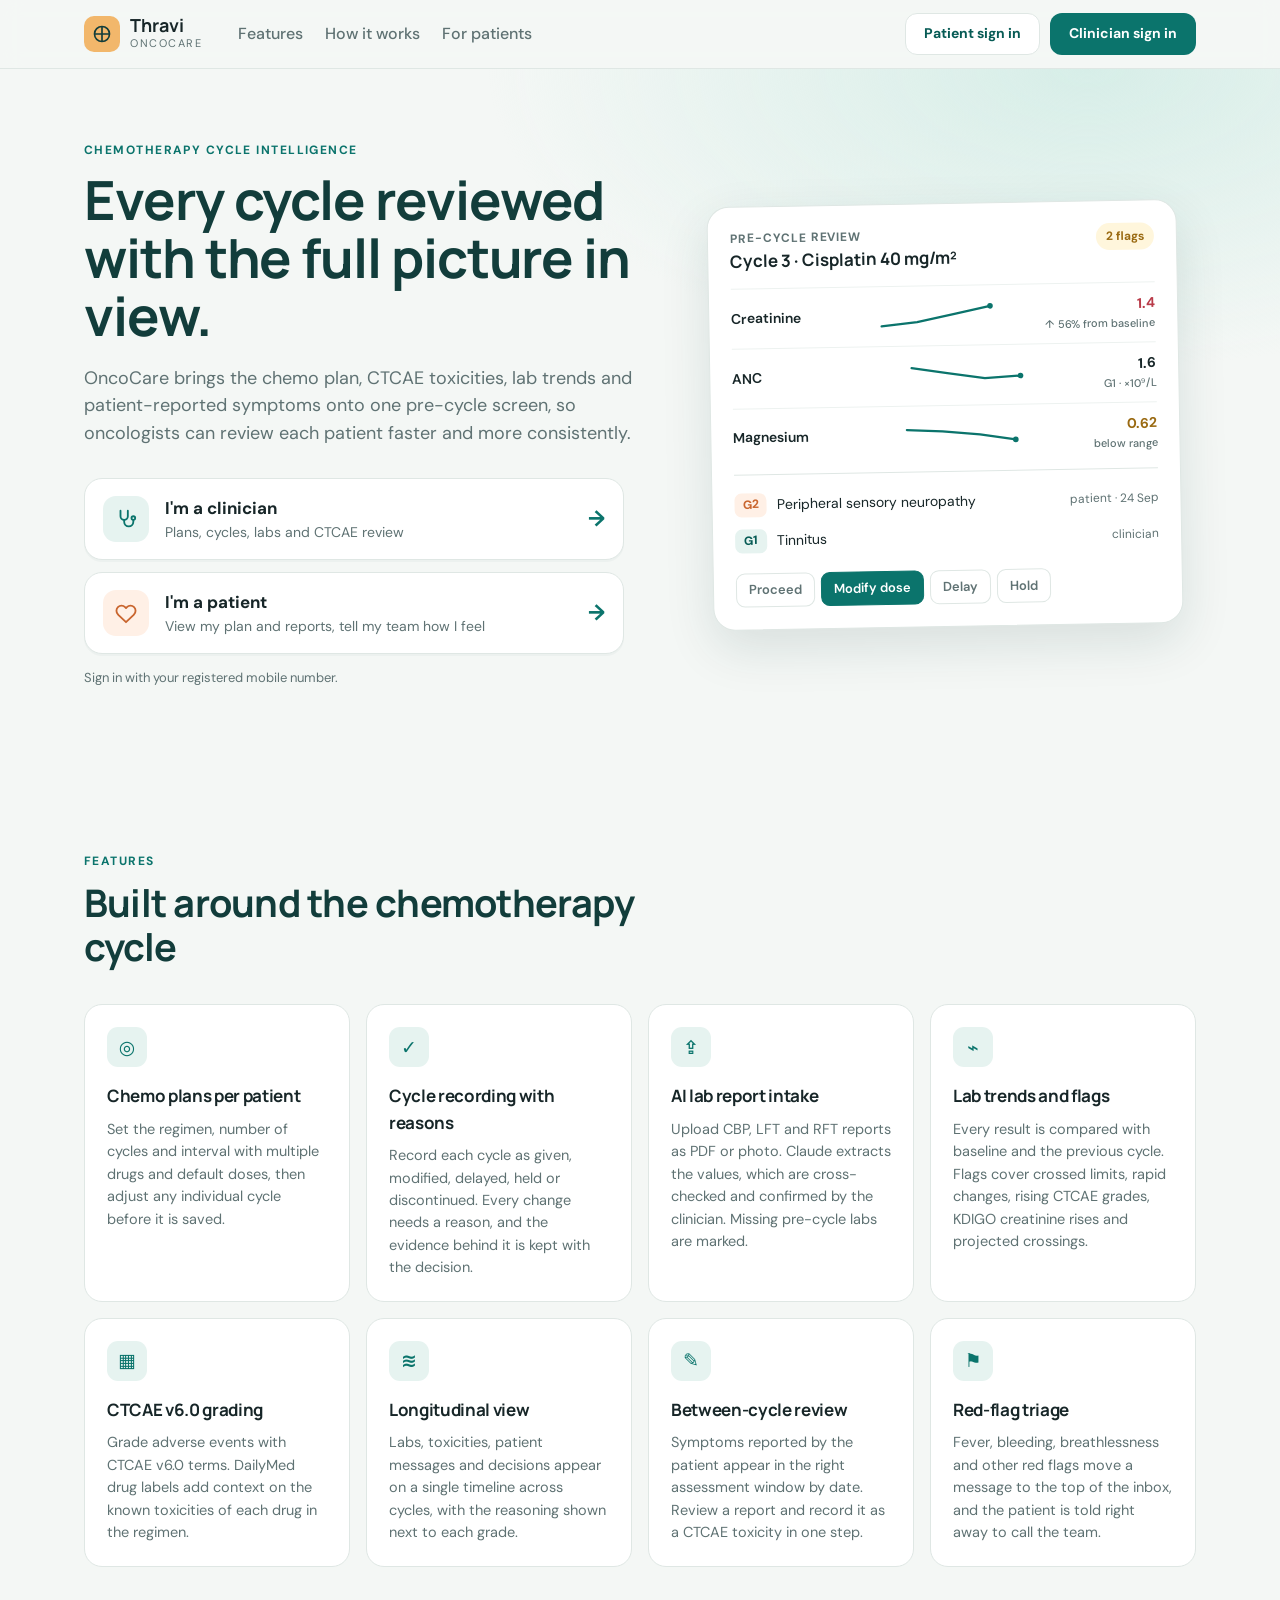
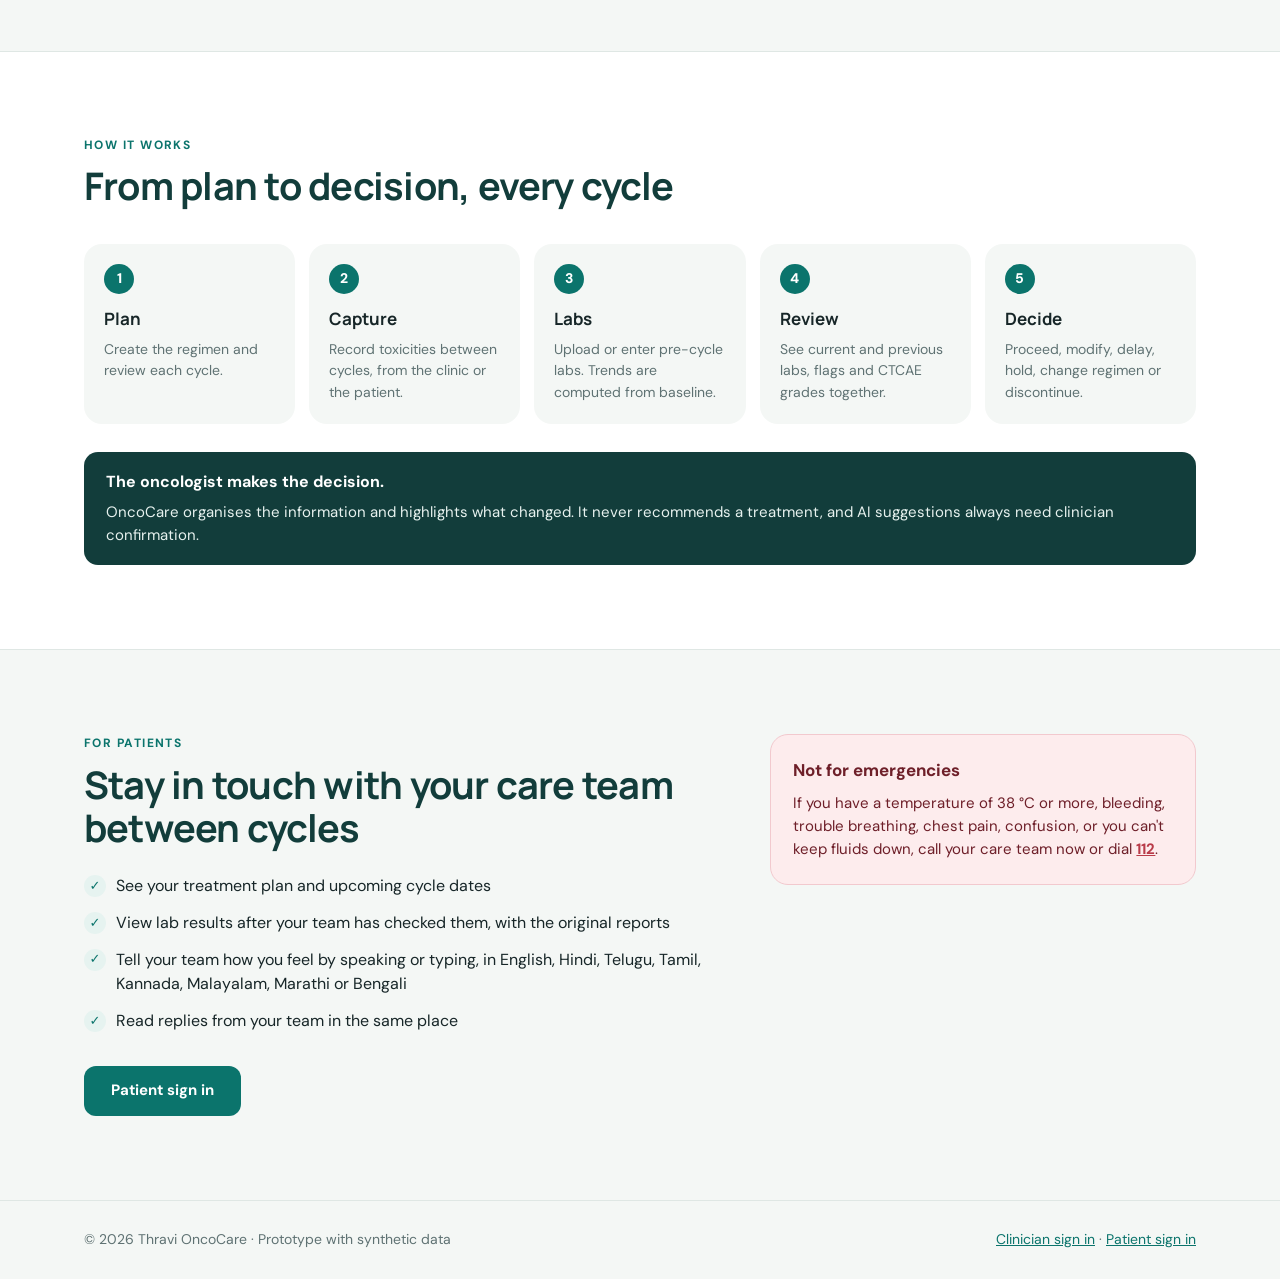
==== home.html @ 53c2953c "Initial commit: Thravi OncoCare chemotherapy cycle intelligence prototype Doctor-side prototype that" ====
<!doctype html>
<html lang="en">
  <head>
    <meta charset="UTF-8" />
    <meta name="viewport" content="width=device-width, initial-scale=1.0" />
    <meta name="description" content="Thravi OncoCare: chemotherapy cycle intelligence for oncologists and their patients." />
    <meta name="theme-color" content="#123d3b" />
    <title>Thravi OncoCare</title>
    <link rel="preconnect" href="https://fonts.googleapis.com" />
    <link rel="preconnect" href="https://fonts.gstatic.com" crossorigin />
    <link href="https://fonts.googleapis.com/css2?family=DM+Sans:wght@400;500;600;700&family=Manrope:wght@600;700;800&display=swap" rel="stylesheet" />
    <link rel="stylesheet" href="/home.css" />
  </head>
  <body>
    <header class="nav">
      <div class="wrap nav-inner">
        <a class="brand" href="/" aria-label="Thravi OncoCare home">
          <span class="brand-mark" aria-hidden="true"><svg viewBox="0 0 24 24"><path d="M12 3v18M3 12h18" /><circle cx="12" cy="12" r="9" /></svg></span>
          <span><strong>Thravi</strong><small>OncoCare</small></span>
        </a>
        <nav class="nav-links" aria-label="Page sections">
          <a href="#features">Features</a>
          <a href="#workflow">How it works</a>
          <a href="#patients">For patients</a>
        </nav>
        <div class="nav-actions">
          <a class="btn ghost" href="/portal" data-role="patient">Patient sign in</a>
          <a class="btn solid" href="/clinician" data-role="clinician">Clinician sign in</a>
        </div>
      </div>
    </header>

    <main>
      <section class="hero">
        <div class="wrap hero-grid">
          <div class="hero-copy">
            <p class="eyebrow">Chemotherapy cycle intelligence</p>
            <h1>Every cycle reviewed with the full picture in view.</h1>
            <p class="lede">OncoCare brings the chemo plan, CTCAE toxicities, lab trends and patient-reported symptoms onto one pre-cycle screen, so oncologists can review each patient faster and more consistently.</p>

            <div class="role-cards" id="signin">
              <a class="role-card clinician" href="/clinician">
                <span class="role-icon" aria-hidden="true"><svg viewBox="0 0 24 24"><path d="M6 3v6a4 4 0 0 0 8 0V3" /><path d="M10 13v2a5 5 0 0 0 10 0v-2" /><circle cx="20" cy="11" r="2" /></svg></span>
                <span class="role-text"><strong>I'm a clinician</strong><small id="clinicianHint">Plans, cycles, labs and CTCAE review</small></span>
                <span class="arrow" aria-hidden="true">→</span>
              </a>
              <a class="role-card patient" href="/portal">
                <span class="role-icon" aria-hidden="true"><svg viewBox="0 0 24 24"><path d="M20.8 5.6a5.5 5.5 0 0 0-7.8 0L12 6.7l-1-1.1a5.5 5.5 0 0 0-7.8 7.8l1 1.1L12 22l7.8-7.5 1-1.1a5.5 5.5 0 0 0 0-7.8z" /></svg></span>
                <span class="role-text"><strong>I'm a patient</strong><small id="patientHint">View my plan and reports, tell my team how I feel</small></span>
                <span class="arrow" aria-hidden="true">→</span>
              </a>
            </div>
            <p class="fine">Sign in with your registered mobile number.</p>
          </div>

          <div class="hero-visual" aria-hidden="true">
            <div class="mock">
              <div class="mock-head">
                <div><span class="mock-label">Pre-cycle review</span><strong>Cycle 3 · Cisplatin 40 mg/m²</strong></div>
                <span class="pill amber">2 flags</span>
              </div>
              <div class="mock-row">
                <span>Creatinine</span>
                <svg class="spark" viewBox="0 0 120 32"><polyline points="2,26 40,22 80,14 118,6" /><circle cx="118" cy="6" r="3" /></svg>
                <span class="val up">1.4 <small>↑ 56% from baseline</small></span>
              </div>
              <div class="mock-row">
                <span>ANC</span>
                <svg class="spark" viewBox="0 0 120 32"><polyline points="2,8 40,14 80,20 118,18" /><circle cx="118" cy="18" r="3" /></svg>
                <span class="val">1.6 <small>G1 · ×10⁹/L</small></span>
              </div>
              <div class="mock-row">
                <span>Magnesium</span>
                <svg class="spark" viewBox="0 0 120 32"><polyline points="2,10 40,12 80,16 118,22" /><circle cx="118" cy="22" r="3" /></svg>
                <span class="val down">0.62 <small>below range</small></span>
              </div>
              <div class="mock-sep"></div>
              <div class="mock-tox">
                <span class="grade g2">G2</span><span>Peripheral sensory neuropathy</span><span class="src">patient · 24 Sep</span>
              </div>
              <div class="mock-tox">
                <span class="grade g1">G1</span><span>Tinnitus</span><span class="src">clinician</span>
              </div>
              <div class="mock-decisions">
                <span>Proceed</span><span class="active">Modify dose</span><span>Delay</span><span>Hold</span>
              </div>
            </div>
          </div>
        </div>
      </section>

      <section class="section" id="features">
        <div class="wrap">
          <p class="eyebrow">Features</p>
          <h2>Built around the chemotherapy cycle</h2>
          <div class="features">
            <article class="feature">
              <span class="f-icon" aria-hidden="true">◎</span>
              <h3>Chemo plans per patient</h3>
              <p>Set the regimen, number of cycles and interval with multiple drugs and default doses, then adjust any individual cycle before it is saved.</p>
            </article>
            <article class="feature">
              <span class="f-icon" aria-hidden="true">✓</span>
              <h3>Cycle recording with reasons</h3>
              <p>Record each cycle as given, modified, delayed, held or discontinued. Every change needs a reason, and the evidence behind it is kept with the decision.</p>
            </article>
            <article class="feature">
              <span class="f-icon" aria-hidden="true">⇪</span>
              <h3>AI lab report intake</h3>
              <p>Upload CBP, LFT and RFT reports as PDF or photo. Claude extracts the values, which are cross-checked and confirmed by the clinician. Missing pre-cycle labs are marked.</p>
            </article>
            <article class="feature">
              <span class="f-icon" aria-hidden="true">⌁</span>
              <h3>Lab trends and flags</h3>
              <p>Every result is compared with baseline and the previous cycle. Flags cover crossed limits, rapid changes, rising CTCAE grades, KDIGO creatinine rises and projected crossings.</p>
            </article>
            <article class="feature">
              <span class="f-icon" aria-hidden="true">▦</span>
              <h3>CTCAE v6.0 grading</h3>
              <p>Grade adverse events with CTCAE v6.0 terms. DailyMed drug labels add context on the known toxicities of each drug in the regimen.</p>
            </article>
            <article class="feature">
              <span class="f-icon" aria-hidden="true">≋</span>
              <h3>Longitudinal view</h3>
              <p>Labs, toxicities, patient messages and decisions appear on a single timeline across cycles, with the reasoning shown next to each grade.</p>
            </article>
            <article class="feature">
              <span class="f-icon" aria-hidden="true">✎</span>
              <h3>Between-cycle review</h3>
              <p>Symptoms reported by the patient appear in the right assessment window by date. Review a report and record it as a CTCAE toxicity in one step.</p>
            </article>
            <article class="feature">
              <span class="f-icon" aria-hidden="true">⚑</span>
              <h3>Red-flag triage</h3>
              <p>Fever, bleeding, breathlessness and other red flags move a message to the top of the inbox, and the patient is told right away to call the team.</p>
            </article>
          </div>
        </div>
      </section>

      <section class="section alt" id="workflow">
        <div class="wrap">
          <p class="eyebrow">How it works</p>
          <h2>From plan to decision, every cycle</h2>
          <ol class="steps">
            <li><span class="n">1</span><strong>Plan</strong><p>Create the regimen and review each cycle.</p></li>
            <li><span class="n">2</span><strong>Capture</strong><p>Record toxicities between cycles, from the clinic or the patient.</p></li>
            <li><span class="n">3</span><strong>Labs</strong><p>Upload or enter pre-cycle labs. Trends are computed from baseline.</p></li>
            <li><span class="n">4</span><strong>Review</strong><p>See current and previous labs, flags and CTCAE grades together.</p></li>
            <li><span class="n">5</span><strong>Decide</strong><p>Proceed, modify, delay, hold, change regimen or discontinue.</p></li>
          </ol>
          <div class="principle">
            <strong>The oncologist makes the decision.</strong>
            <span>OncoCare organises the information and highlights what changed. It never recommends a treatment, and AI suggestions always need clinician confirmation.</span>
          </div>
        </div>
      </section>

      <section class="section" id="patients">
        <div class="wrap split">
          <div>
            <p class="eyebrow">For patients</p>
            <h2>Stay in touch with your care team between cycles</h2>
            <ul class="checks">
              <li>See your treatment plan and upcoming cycle dates</li>
              <li>View lab results after your team has checked them, with the original reports</li>
              <li>Tell your team how you feel by speaking or typing, in English, Hindi, Telugu, Tamil, Kannada, Malayalam, Marathi or Bengali</li>
              <li>Read replies from your team in the same place</li>
            </ul>
            <a class="btn solid lg" href="/portal">Patient sign in</a>
          </div>
          <div class="emergency">
            <strong>Not for emergencies</strong>
            <p>If you have a temperature of 38 °C or more, bleeding, trouble breathing, chest pain, confusion, or you can't keep fluids down, call your care team now or dial <a href="tel:112">112</a>.</p>
          </div>
        </div>
      </section>
    </main>

    <footer class="foot">
      <div class="wrap foot-inner">
        <span>© 2026 Thravi OncoCare · Prototype with synthetic data</span>
        <span><a href="/clinician">Clinician sign in</a> · <a href="/portal">Patient sign in</a></span>
      </div>
    </footer>

    <script>
      // If someone is already signed in, say so on the role card.
      (async () => {
        const check = async (url) => { try { const r = await fetch(url, { credentials: "same-origin" }); return r.ok ? await r.json() : null; } catch { return null; } };
        const doc = await check("/api/auth/me");
        const name = doc && (doc.data?.name || doc.data?.clinician?.name);
        if (name) document.getElementById("clinicianHint").textContent = `Signed in as ${name} · continue`;
        const pat = await check("/api/portal/me");
        const first = pat && pat.data?.first_name;
        if (first) document.getElementById("patientHint").textContent = `Signed in as ${first} · continue`;
      })();
    </script>
  </body>
</html>
---- home.css ----
:root {
  --ink: #172628;
  --muted: #5f7273;
  --line: #dfe7e4;
  --paper: #ffffff;
  --canvas: #f4f7f5;
  --teal: #0b746c;
  --teal-dark: #075b55;
  --teal-deep: #123d3b;
  --teal-soft: #e6f3f0;
  --orange: #c9652e;
  --orange-soft: #fff0e6;
  --red: #b93b49;
  --red-soft: #fdeced;
  --amber: #9a6a12;
  --amber-soft: #fff6dc;
  --shadow: 0 18px 50px rgba(18, 61, 59, 0.12);
  --radius: 18px;
}

* { box-sizing: border-box; }
html { scroll-behavior: smooth; }
body { margin: 0; background: var(--canvas); color: var(--ink); font-family: "DM Sans", system-ui, sans-serif; font-size: 16px; line-height: 1.55; }
a { color: var(--teal); }
h1, h2, h3 { font-family: Manrope, "DM Sans", sans-serif; letter-spacing: -0.02em; margin: 0; }
.wrap { max-width: 1160px; margin: 0 auto; padding: 0 24px; }
.eyebrow { margin: 0 0 10px; color: var(--teal); font-size: 12px; font-weight: 700; letter-spacing: 0.12em; text-transform: uppercase; }

/* Nav */
.nav { position: sticky; top: 0; z-index: 10; background: rgba(244, 247, 245, 0.88); backdrop-filter: blur(10px); border-bottom: 1px solid var(--line); }
.nav-inner { display: flex; align-items: center; gap: 24px; min-height: 68px; }
.brand { display: flex; align-items: center; gap: 10px; color: var(--ink); text-decoration: none; }
.brand-mark { display: grid; place-items: center; width: 36px; height: 36px; border-radius: 10px; background: #f2b76b; }
.brand-mark svg { width: 20px; height: 20px; fill: none; stroke: var(--teal-deep); stroke-width: 2; }
.brand strong { display: block; font-family: Manrope, sans-serif; font-size: 18px; line-height: 1.1; }
.brand small { display: block; color: var(--muted); font-size: 11px; letter-spacing: 0.14em; text-transform: uppercase; }
.nav-links { display: flex; gap: 22px; margin-left: 12px; }
.nav-links a { color: var(--muted); font-weight: 500; text-decoration: none; }
.nav-links a:hover { color: var(--ink); }
.nav-actions { display: flex; gap: 10px; margin-left: auto; }

.btn { display: inline-flex; align-items: center; justify-content: center; min-height: 42px; padding: 0 18px; border-radius: 12px; font-weight: 700; font-size: 14px; text-decoration: none; border: 1px solid transparent; transition: background 0.15s, border-color 0.15s, transform 0.15s; white-space: nowrap; }
.btn.solid { background: var(--teal); color: #fff; }
.btn.solid:hover { background: var(--teal-dark); }
.btn.ghost { background: var(--paper); color: var(--teal-dark); border-color: var(--line); }
.btn.ghost:hover { border-color: var(--teal); }
.btn.lg { min-height: 50px; padding: 0 26px; font-size: 15px; margin-top: 8px; }
.btn:focus-visible, .role-card:focus-visible { outline: 3px solid #f2b76b; outline-offset: 2px; }

/* Hero */
.hero { padding: 72px 0 80px; background: radial-gradient(1000px 500px at 85% 0%, #d7eee8 0%, transparent 60%), var(--canvas); }
.hero-grid { display: grid; grid-template-columns: 1.05fr 0.95fr; gap: 56px; align-items: center; }
.hero h1 { font-size: clamp(34px, 4.6vw, 54px); line-height: 1.08; color: var(--teal-deep); }
.lede { margin: 20px 0 30px; max-width: 560px; color: var(--muted); font-size: 18px; }
.role-cards { display: grid; gap: 12px; max-width: 540px; }
.role-card { display: flex; align-items: center; gap: 16px; padding: 16px 18px; border-radius: var(--radius); background: var(--paper); border: 1px solid var(--line); color: var(--ink); text-decoration: none; box-shadow: 0 2px 0 rgba(18, 61, 59, 0.03); transition: border-color 0.15s, transform 0.15s, box-shadow 0.15s; }
.role-card:hover { border-color: var(--teal); transform: translateY(-1px); box-shadow: var(--shadow); }
.role-icon { flex: none; display: grid; place-items: center; width: 46px; height: 46px; border-radius: 13px; }
.role-icon svg { width: 22px; height: 22px; fill: none; stroke-width: 2; stroke-linecap: round; stroke-linejoin: round; }
.clinician .role-icon { background: var(--teal-soft); }
.clinician .role-icon svg { stroke: var(--teal); }
.patient .role-icon { background: var(--orange-soft); }
.patient .role-icon svg { stroke: var(--orange); }
.role-text { flex: 1; min-width: 0; }
.role-text strong { display: block; font-size: 17px; }
.role-text small { display: block; color: var(--muted); font-size: 14px; }
.arrow { color: var(--teal); font-size: 22px; font-weight: 700; }
.fine { margin: 14px 0 0; color: var(--muted); font-size: 13px; }

/* Mock review card */
.hero-visual { display: flex; justify-content: center; }
.mock { width: 100%; max-width: 470px; padding: 22px; border-radius: 22px; background: var(--paper); border: 1px solid var(--line); box-shadow: var(--shadow); transform: rotate(-1deg); }
.mock-head { display: flex; justify-content: space-between; align-items: flex-start; gap: 12px; margin-bottom: 14px; }
.mock-label { display: block; color: var(--muted); font-size: 12px; font-weight: 700; letter-spacing: 0.08em; text-transform: uppercase; }
.mock-head strong { font-family: Manrope, sans-serif; font-size: 17px; }
.pill { padding: 4px 10px; border-radius: 999px; font-size: 12px; font-weight: 700; }
.pill.amber { background: var(--amber-soft); color: var(--amber); }
.mock-row { display: grid; grid-template-columns: 96px 1fr auto; align-items: center; gap: 12px; padding: 10px 0; border-top: 1px solid #edf2f0; font-size: 14px; }
.mock-row > span:first-child { font-weight: 600; }
.spark { width: 100%; height: 30px; }
.spark polyline { fill: none; stroke: var(--teal); stroke-width: 2.4; stroke-linecap: round; stroke-linejoin: round; }
.spark circle { fill: var(--teal); }
.val { text-align: right; font-weight: 700; font-variant-numeric: tabular-nums; }
.val small { display: block; color: var(--muted); font-weight: 500; font-size: 11px; }
.val.up { color: var(--red); }
.val.down { color: var(--amber); }
.mock-sep { height: 1px; background: var(--line); margin: 6px 0 12px; }
.mock-tox { display: flex; align-items: center; gap: 10px; padding: 6px 0; font-size: 14px; }
.grade { display: grid; place-items: center; width: 32px; height: 24px; border-radius: 7px; font-size: 12px; font-weight: 800; }
.grade.g1 { background: var(--teal-soft); color: var(--teal-dark); }
.grade.g2 { background: var(--orange-soft); color: var(--orange); }
.src { margin-left: auto; color: var(--muted); font-size: 12px; }
.mock-decisions { display: flex; flex-wrap: wrap; gap: 6px; margin-top: 14px; }
.mock-decisions span { padding: 6px 12px; border-radius: 9px; border: 1px solid var(--line); font-size: 13px; font-weight: 600; color: var(--muted); }
.mock-decisions .active { background: var(--teal); border-color: var(--teal); color: #fff; }

/* Sections */
.section { padding: 84px 0; }
.section.alt { background: var(--paper); border-top: 1px solid var(--line); border-bottom: 1px solid var(--line); }
.section h2 { font-size: clamp(28px, 3.2vw, 38px); line-height: 1.15; color: var(--teal-deep); max-width: 640px; }

.features { display: grid; grid-template-columns: repeat(4, 1fr); gap: 16px; margin-top: 36px; }
.feature { padding: 22px; border-radius: var(--radius); background: var(--paper); border: 1px solid var(--line); }
.f-icon { display: grid; place-items: center; width: 40px; height: 40px; border-radius: 11px; background: var(--teal-soft); color: var(--teal); font-size: 19px; font-weight: 700; }
.feature h3 { margin: 16px 0 8px; font-size: 17px; }
.feature p { margin: 0; color: var(--muted); font-size: 14.5px; }

.steps { list-style: none; padding: 0; margin: 36px 0 0; display: grid; grid-template-columns: repeat(5, 1fr); gap: 14px; counter-reset: s; }
.steps li { position: relative; padding: 20px; border-radius: var(--radius); background: var(--canvas); }
.steps .n { display: grid; place-items: center; width: 30px; height: 30px; border-radius: 50%; background: var(--teal); color: #fff; font-weight: 800; font-size: 14px; margin-bottom: 12px; }
.steps strong { font-family: Manrope, sans-serif; font-size: 17px; }
.steps p { margin: 6px 0 0; color: var(--muted); font-size: 14px; }
.principle { display: flex; flex-wrap: wrap; gap: 6px 12px; align-items: baseline; margin-top: 28px; padding: 18px 22px; border-radius: 14px; background: var(--teal-deep); color: #e7f2ef; }
.principle strong { color: #fff; font-size: 16px; }
.principle span { font-size: 15px; }

.split { display: grid; grid-template-columns: 1.2fr 0.8fr; gap: 48px; align-items: start; }
.checks { list-style: none; padding: 0; margin: 24px 0 24px; display: grid; gap: 12px; }
.checks li { position: relative; padding-left: 32px; font-size: 16px; }
.checks li::before { content: "✓"; position: absolute; left: 0; top: 1px; display: grid; place-items: center; width: 22px; height: 22px; border-radius: 50%; background: var(--teal-soft); color: var(--teal); font-size: 13px; font-weight: 800; }
.emergency { padding: 22px; border-radius: var(--radius); background: var(--red-soft); border: 1px solid #f2c9ce; color: #6e1f29; }
.emergency strong { font-size: 17px; }
.emergency p { margin: 8px 0 0; font-size: 15px; }
.emergency a { color: var(--red); font-weight: 700; }

.foot { padding: 28px 0; border-top: 1px solid var(--line); color: var(--muted); font-size: 14px; }
.foot-inner { display: flex; flex-wrap: wrap; justify-content: space-between; gap: 10px; }

@media (max-width: 1000px) {
  .features { grid-template-columns: repeat(2, 1fr); }
  .steps { grid-template-columns: repeat(2, 1fr); }
  .hero-grid, .split { grid-template-columns: 1fr; }
  .hero-visual { order: 2; }
  .mock { transform: none; }
}
@media (max-width: 720px) {
  .wrap { padding: 0 16px; }
  .nav-links { display: none; }
  .nav-inner { gap: 10px; }
  .brand small { display: none; }
  .nav-actions .btn { min-height: 38px; padding: 0 12px; font-size: 13px; }
  .hero { padding: 40px 0 56px; }
  .lede { font-size: 16px; }
  .section { padding: 56px 0; }
  .features, .steps { grid-template-columns: 1fr; }
  .mock-row { grid-template-columns: 82px 1fr auto; }
}
@media (max-width: 400px) {
  .brand > span:last-child { display: none; }
}
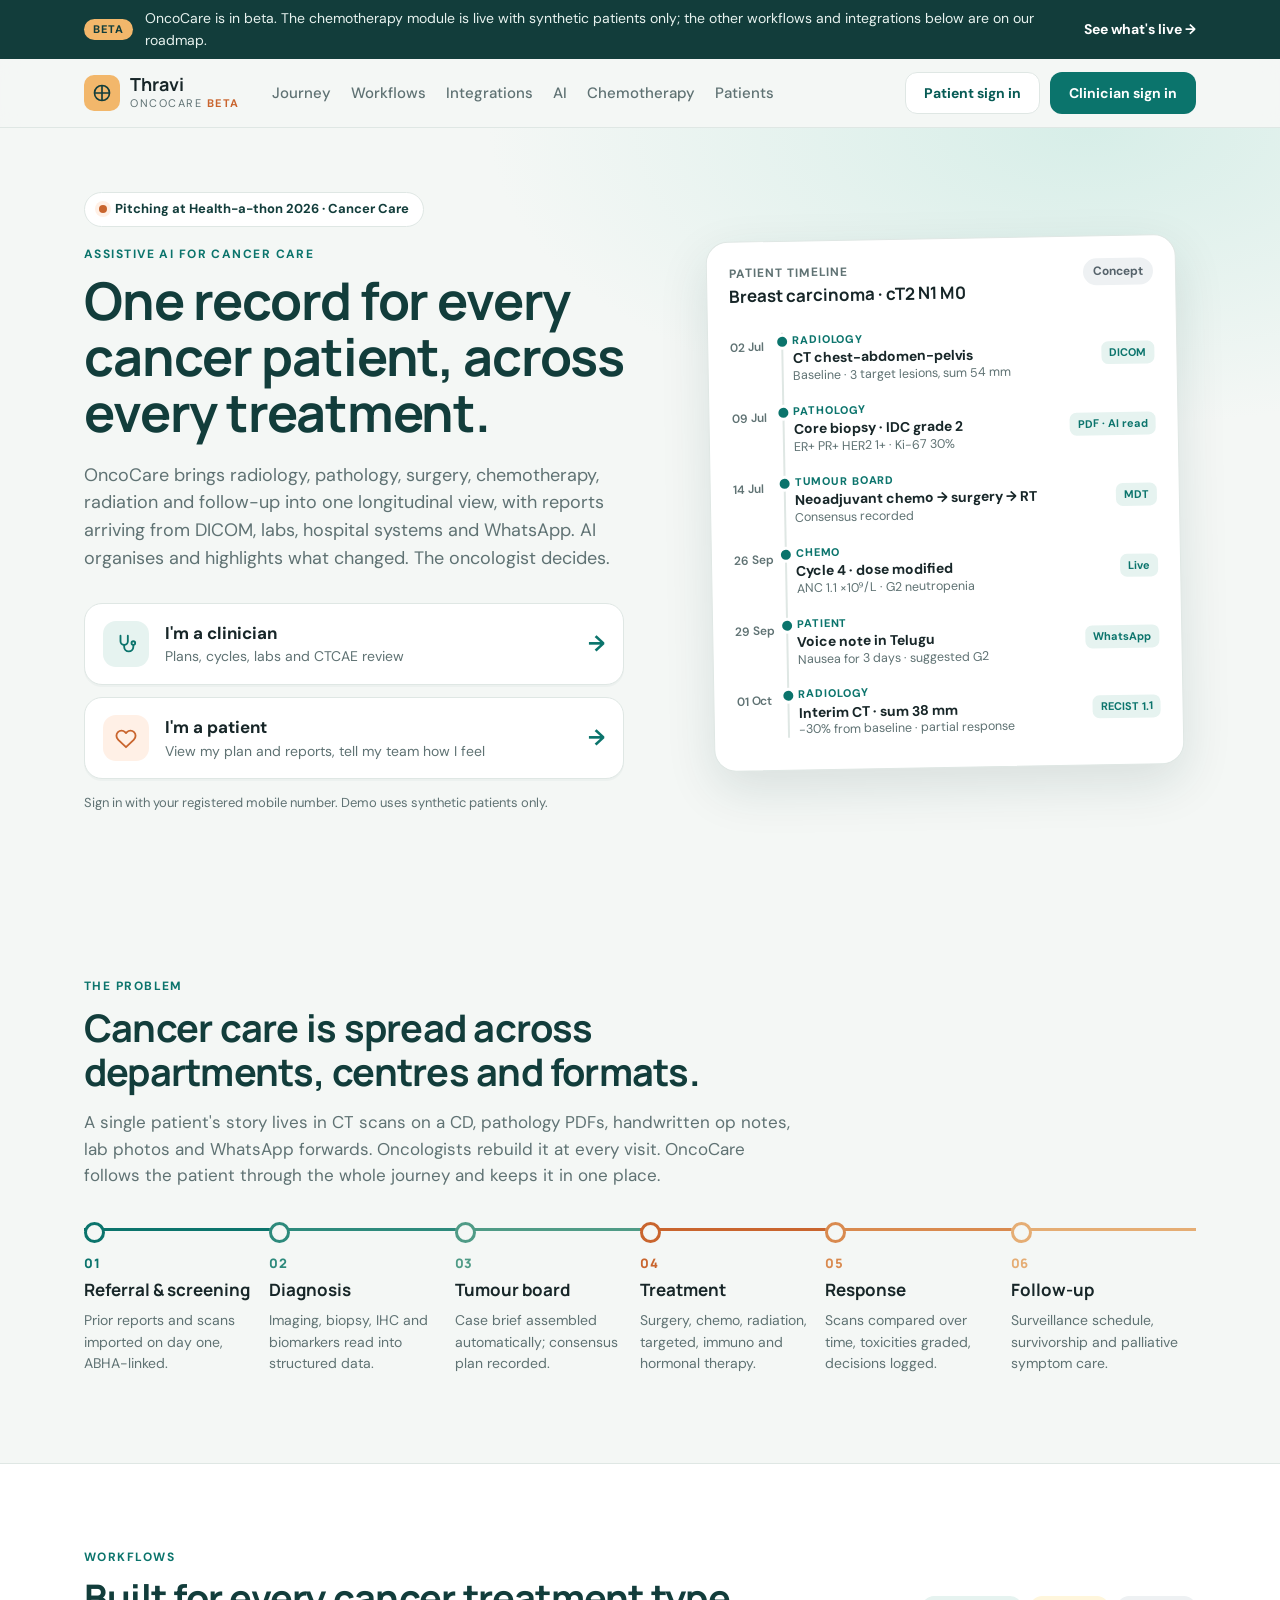
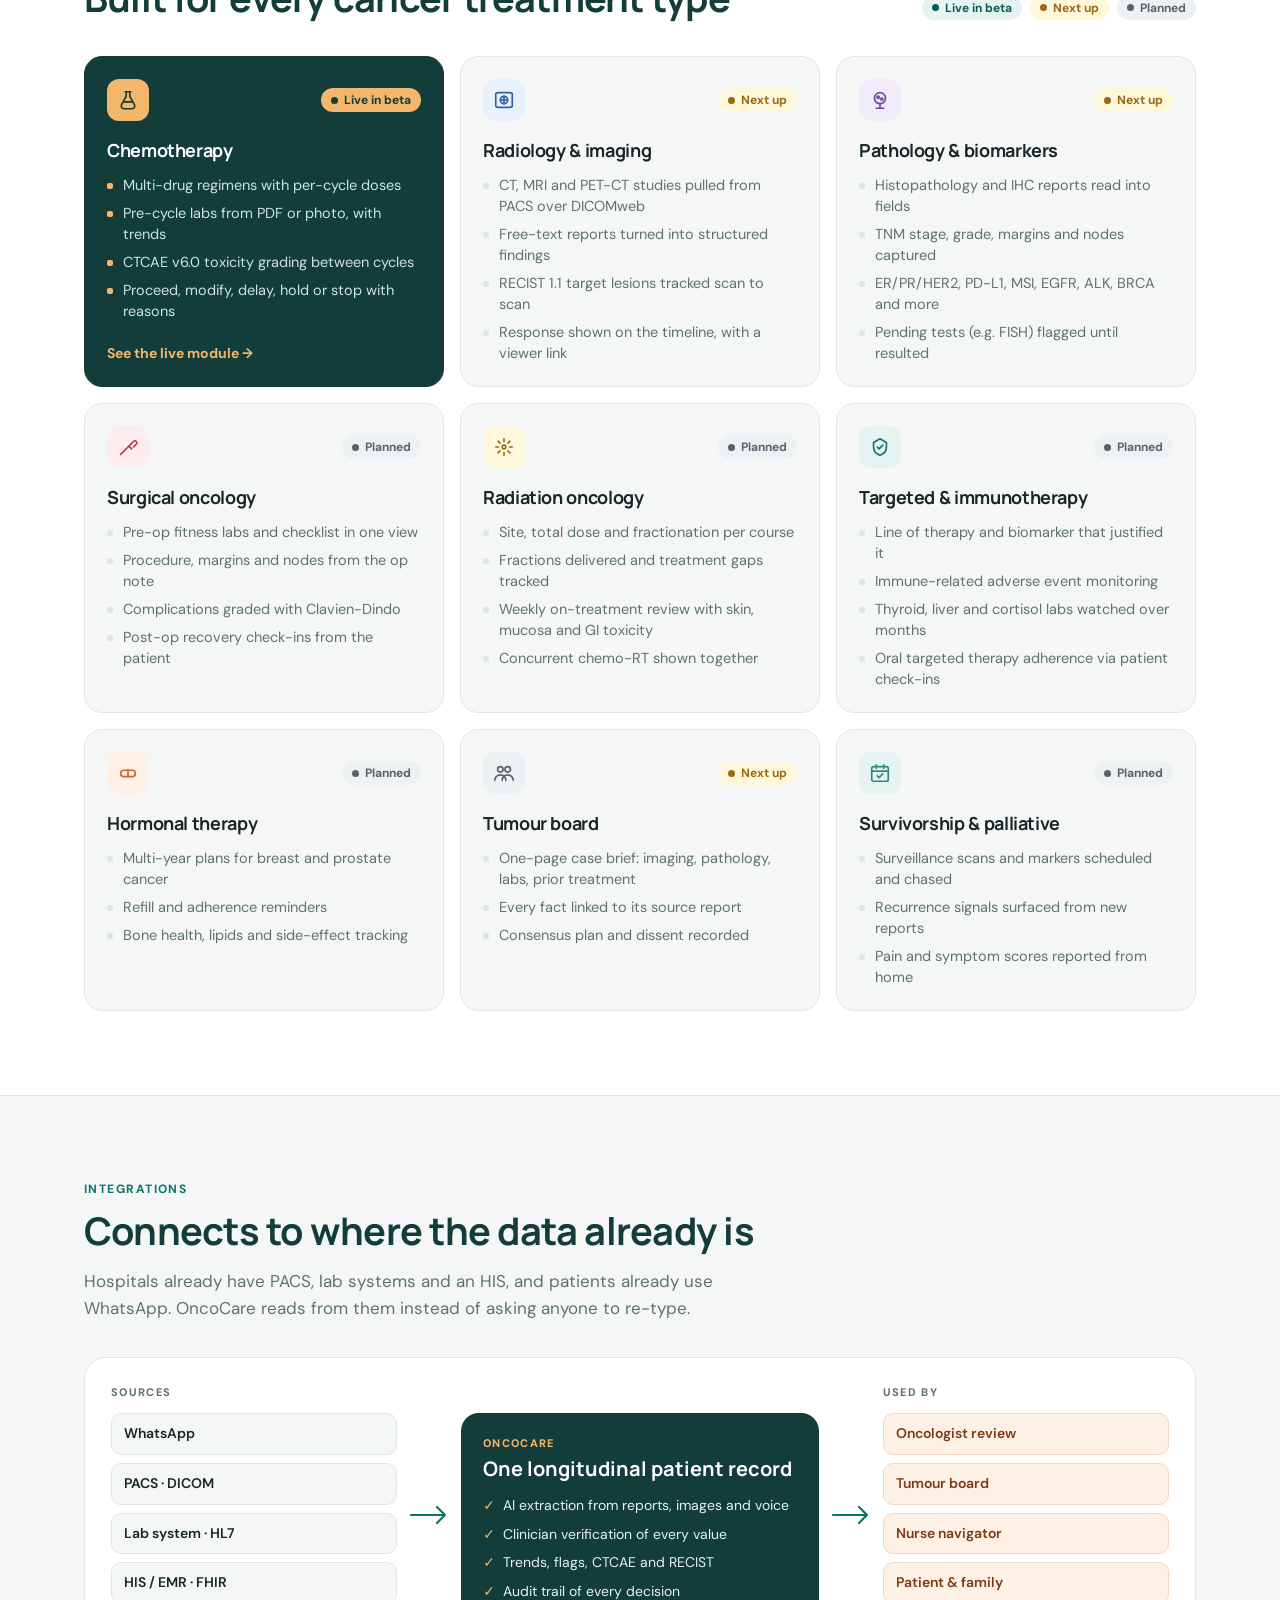
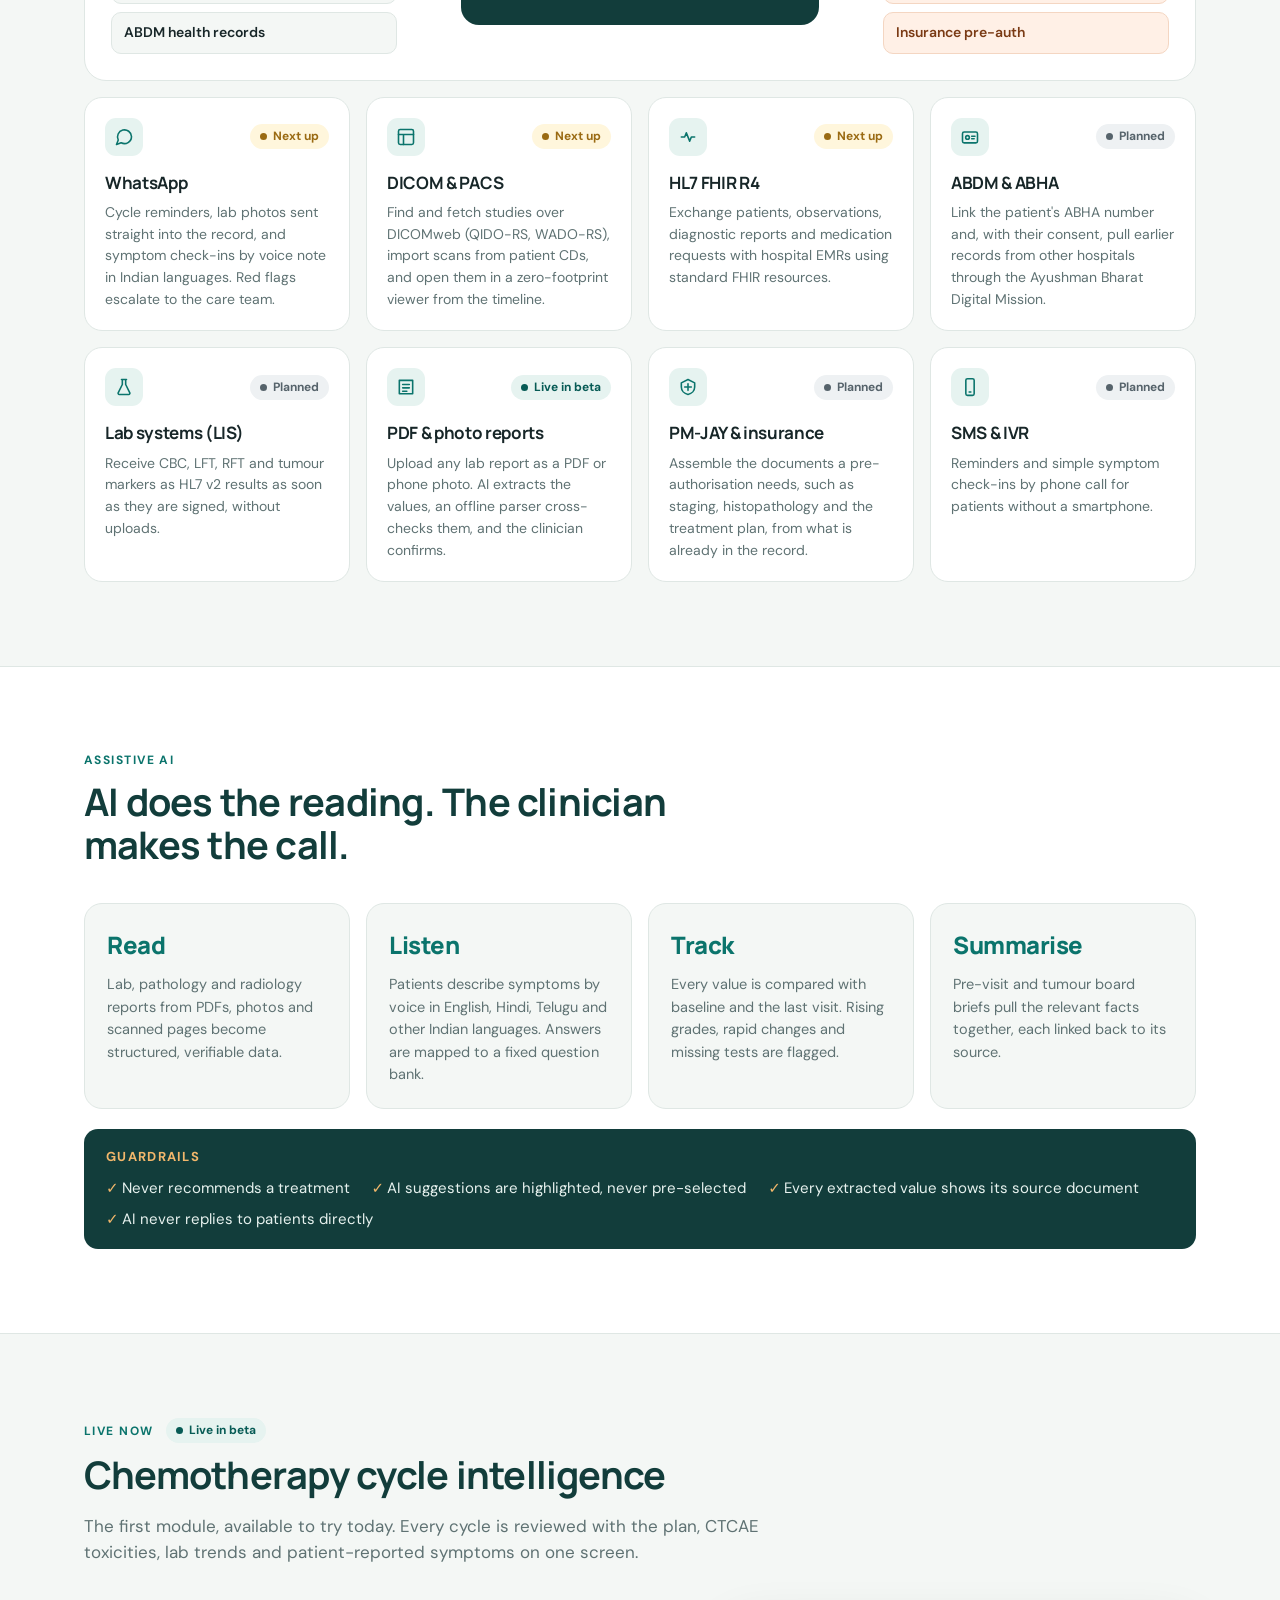
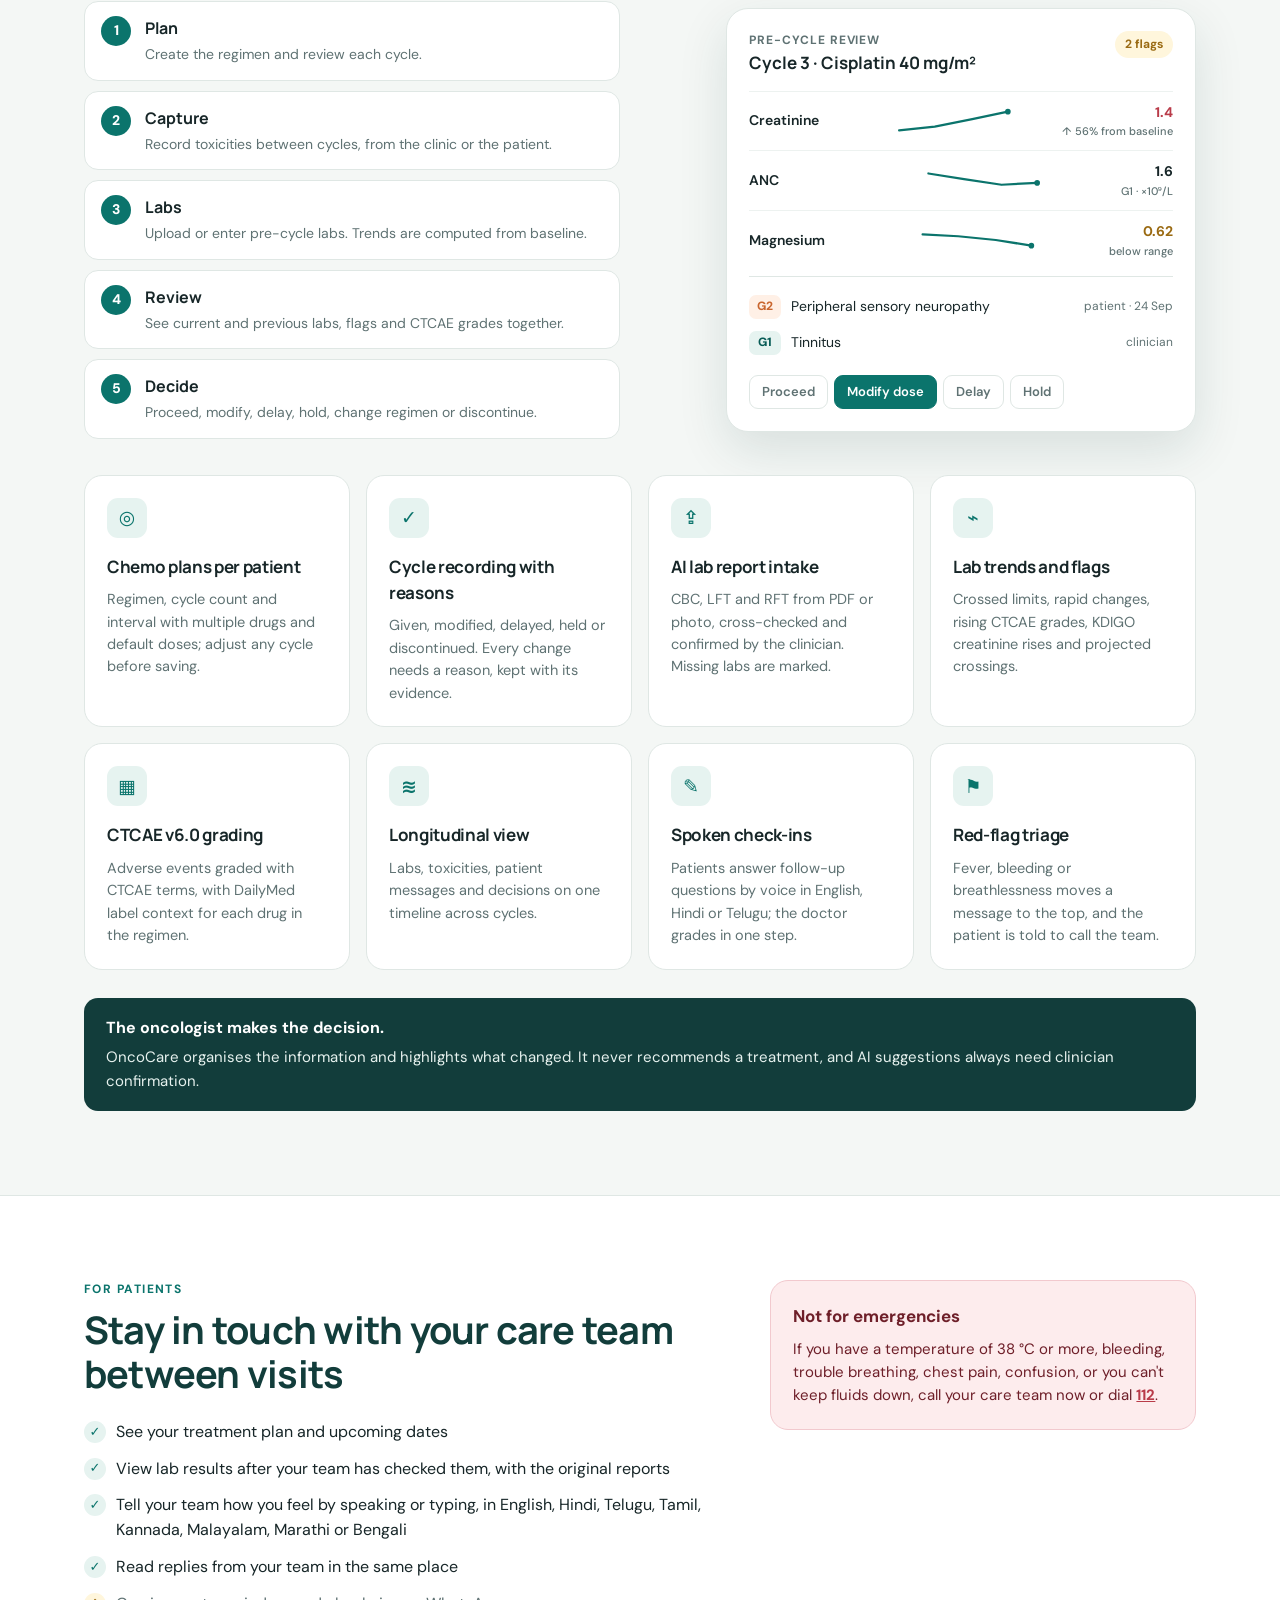
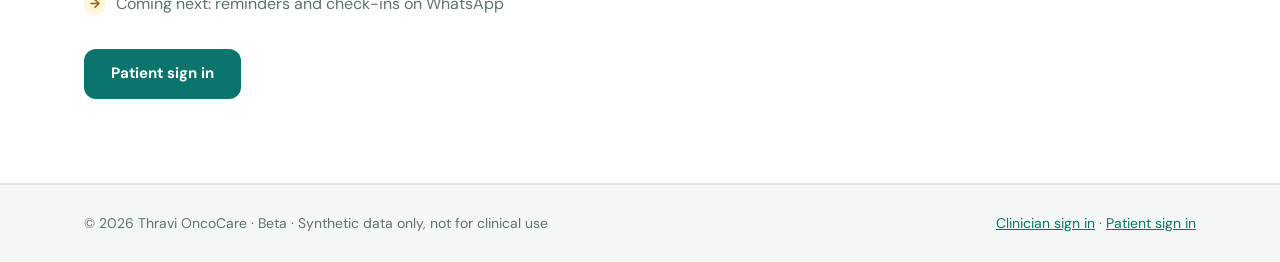
==== commit 063fb39a: "Homepage: beta notice, full cancer-journey workflows and integrations - Beta bar at top of page; che" ====
--- a/home.html
+++ b/home.html
@@ -3,25 +3,36 @@
   <head>
     <meta charset="UTF-8" />
     <meta name="viewport" content="width=device-width, initial-scale=1.0" />
-    <meta name="description" content="Thravi OncoCare: chemotherapy cycle intelligence for oncologists and their patients." />
+    <meta name="description" content="Thravi OncoCare (beta): assistive AI that brings radiology, pathology, surgery, chemotherapy, radiation and follow-up into one record for oncology teams and their patients." />
     <meta name="theme-color" content="#123d3b" />
-    <title>Thravi OncoCare</title>
+    <title>Thravi OncoCare · Beta</title>
     <link rel="preconnect" href="https://fonts.googleapis.com" />
     <link rel="preconnect" href="https://fonts.gstatic.com" crossorigin />
     <link href="https://fonts.googleapis.com/css2?family=DM+Sans:wght@400;500;600;700&family=Manrope:wght@600;700;800&display=swap" rel="stylesheet" />
     <link rel="stylesheet" href="/home.css" />
   </head>
   <body>
+    <div class="beta-bar" role="note">
+      <div class="wrap beta-inner">
+        <span class="beta-tag">Beta</span>
+        <span class="beta-text">OncoCare is in beta. The chemotherapy module is live with synthetic patients only; the other workflows and integrations below are on our roadmap.</span>
+        <a class="beta-link" href="#workflows">See what's live →</a>
+      </div>
+    </div>
+
     <header class="nav">
       <div class="wrap nav-inner">
         <a class="brand" href="/" aria-label="Thravi OncoCare home">
           <span class="brand-mark" aria-hidden="true"><svg viewBox="0 0 24 24"><path d="M12 3v18M3 12h18" /><circle cx="12" cy="12" r="9" /></svg></span>
-          <span><strong>Thravi</strong><small>OncoCare</small></span>
+          <span><strong>Thravi</strong><small>OncoCare <em>beta</em></small></span>
         </a>
         <nav class="nav-links" aria-label="Page sections">
-          <a href="#features">Features</a>
-          <a href="#workflow">How it works</a>
-          <a href="#patients">For patients</a>
+          <a href="#journey">Journey</a>
+          <a href="#workflows">Workflows</a>
+          <a href="#integrations">Integrations</a>
+          <a href="#ai">AI</a>
+          <a href="#chemo">Chemotherapy</a>
+          <a href="#patients">Patients</a>
         </nav>
         <div class="nav-actions">
           <a class="btn ghost" href="/portal" data-role="patient">Patient sign in</a>
@@ -31,12 +42,16 @@
     </header>
 
     <main>
+      <!-- Hero -->
       <section class="hero">
         <div class="wrap hero-grid">
           <div class="hero-copy">
-            <p class="eyebrow">Chemotherapy cycle intelligence</p>
-            <h1>Every cycle reviewed with the full picture in view.</h1>
-            <p class="lede">OncoCare brings the chemo plan, CTCAE toxicities, lab trends and patient-reported symptoms onto one pre-cycle screen, so oncologists can review each patient faster and more consistently.</p>
+            <a class="event-chip" href="https://healthathon.reskilll.com/" target="_blank" rel="noopener">
+              <span class="dot" aria-hidden="true"></span>Pitching at Health-a-thon 2026 · Cancer Care
+            </a>
+            <p class="eyebrow">Assistive AI for cancer care</p>
+            <h1>One record for every cancer patient, across every treatment.</h1>
+            <p class="lede">OncoCare brings radiology, pathology, surgery, chemotherapy, radiation and follow-up into one longitudinal view, with reports arriving from DICOM, labs, hospital systems and WhatsApp. AI organises and highlights what changed. The oncologist decides.</p>
 
             <div class="role-cards" id="signin">
               <a class="role-card clinician" href="/clinician">
@@ -50,11 +65,315 @@
                 <span class="arrow" aria-hidden="true">→</span>
               </a>
             </div>
-            <p class="fine">Sign in with your registered mobile number.</p>
+            <p class="fine">Sign in with your registered mobile number. Demo uses synthetic patients only.</p>
           </div>
 
           <div class="hero-visual" aria-hidden="true">
-            <div class="mock">
+            <div class="mock timeline-mock">
+              <div class="mock-head">
+                <div><span class="mock-label">Patient timeline</span><strong>Breast carcinoma · cT2 N1 M0</strong></div>
+                <span class="pill concept">Concept</span>
+              </div>
+              <ol class="tl">
+                <li class="m-rad"><span class="tl-date">02 Jul</span><span class="tl-kind">Radiology</span><span class="tl-body"><b>CT chest-abdomen-pelvis</b><small>Baseline · 3 target lesions, sum 54 mm</small></span><span class="tl-src">DICOM</span></li>
+                <li class="m-path"><span class="tl-date">09 Jul</span><span class="tl-kind">Pathology</span><span class="tl-body"><b>Core biopsy · IDC grade 2</b><small>ER+ PR+ HER2 1+ · Ki-67 30%</small></span><span class="tl-src">PDF · AI read</span></li>
+                <li class="m-mdt"><span class="tl-date">14 Jul</span><span class="tl-kind">Tumour board</span><span class="tl-body"><b>Neoadjuvant chemo → surgery → RT</b><small>Consensus recorded</small></span><span class="tl-src">MDT</span></li>
+                <li class="m-chemo"><span class="tl-date">26 Sep</span><span class="tl-kind">Chemo</span><span class="tl-body"><b>Cycle 4 · dose modified</b><small>ANC 1.1 ×10⁹/L · G2 neutropenia</small></span><span class="tl-src">Live</span></li>
+                <li class="m-pt"><span class="tl-date">29 Sep</span><span class="tl-kind">Patient</span><span class="tl-body"><b>Voice note in Telugu</b><small>Nausea for 3 days · suggested G2</small></span><span class="tl-src">WhatsApp</span></li>
+                <li class="m-rad"><span class="tl-date">01 Oct</span><span class="tl-kind">Radiology</span><span class="tl-body"><b>Interim CT · sum 38 mm</b><small>−30% from baseline · partial response</small></span><span class="tl-src">RECIST 1.1</span></li>
+              </ol>
+            </div>
+          </div>
+        </div>
+      </section>
+
+      <!-- Journey -->
+      <section class="section" id="journey">
+        <div class="wrap">
+          <p class="eyebrow">The problem</p>
+          <h2>Cancer care is spread across departments, centres and formats.</h2>
+          <p class="section-lede">A single patient's story lives in CT scans on a CD, pathology PDFs, handwritten op notes, lab photos and WhatsApp forwards. Oncologists rebuild it at every visit. OncoCare follows the patient through the whole journey and keeps it in one place.</p>
+          <ol class="journey">
+            <li><span class="j-n">01</span><strong>Referral &amp; screening</strong><p>Prior reports and scans imported on day one, ABHA-linked.</p></li>
+            <li><span class="j-n">02</span><strong>Diagnosis</strong><p>Imaging, biopsy, IHC and biomarkers read into structured data.</p></li>
+            <li><span class="j-n">03</span><strong>Tumour board</strong><p>Case brief assembled automatically; consensus plan recorded.</p></li>
+            <li><span class="j-n">04</span><strong>Treatment</strong><p>Surgery, chemo, radiation, targeted, immuno and hormonal therapy.</p></li>
+            <li><span class="j-n">05</span><strong>Response</strong><p>Scans compared over time, toxicities graded, decisions logged.</p></li>
+            <li><span class="j-n">06</span><strong>Follow-up</strong><p>Surveillance schedule, survivorship and palliative symptom care.</p></li>
+          </ol>
+        </div>
+      </section>
+
+      <!-- Workflows -->
+      <section class="section alt" id="workflows">
+        <div class="wrap">
+          <div class="section-head">
+            <div>
+              <p class="eyebrow">Workflows</p>
+              <h2>Built for every cancer treatment type</h2>
+            </div>
+            <div class="legend" aria-label="Status legend">
+              <span class="status live">Live in beta</span>
+              <span class="status next">Next up</span>
+              <span class="status planned">Planned</span>
+            </div>
+          </div>
+
+          <div class="workflows">
+            <article class="wf featured">
+              <div class="wf-top">
+                <span class="wf-icon c-chemo" aria-hidden="true"><svg viewBox="0 0 24 24"><path d="M9 3h6M10 3v5l-5 9a3 3 0 0 0 2.6 4.5h8.8A3 3 0 0 0 19 17l-5-9V3" /><path d="M7.5 14h9" /></svg></span>
+                <span class="status live">Live in beta</span>
+              </div>
+              <h3>Chemotherapy</h3>
+              <ul>
+                <li>Multi-drug regimens with per-cycle doses</li>
+                <li>Pre-cycle labs from PDF or photo, with trends</li>
+                <li>CTCAE v6.0 toxicity grading between cycles</li>
+                <li>Proceed, modify, delay, hold or stop with reasons</li>
+              </ul>
+              <a class="wf-link" href="#chemo">See the live module →</a>
+            </article>
+
+            <article class="wf">
+              <div class="wf-top">
+                <span class="wf-icon c-rad" aria-hidden="true"><svg viewBox="0 0 24 24"><rect x="3" y="4" width="18" height="16" rx="2" /><circle cx="12" cy="12" r="4" /><path d="M12 8v8M8 12h8" /></svg></span>
+                <span class="status next">Next up</span>
+              </div>
+              <h3>Radiology &amp; imaging</h3>
+              <ul>
+                <li>CT, MRI and PET-CT studies pulled from PACS over DICOMweb</li>
+                <li>Free-text reports turned into structured findings</li>
+                <li>RECIST 1.1 target lesions tracked scan to scan</li>
+                <li>Response shown on the timeline, with a viewer link</li>
+              </ul>
+            </article>
+
+            <article class="wf">
+              <div class="wf-top">
+                <span class="wf-icon c-path" aria-hidden="true"><svg viewBox="0 0 24 24"><circle cx="12" cy="10" r="6" /><path d="M12 16v5M8 21h8" /><circle cx="10" cy="9" r="1.2" /><circle cx="14" cy="11" r="1.2" /></svg></span>
+                <span class="status next">Next up</span>
+              </div>
+              <h3>Pathology &amp; biomarkers</h3>
+              <ul>
+                <li>Histopathology and IHC reports read into fields</li>
+                <li>TNM stage, grade, margins and nodes captured</li>
+                <li>ER/PR/HER2, PD-L1, MSI, EGFR, ALK, BRCA and more</li>
+                <li>Pending tests (e.g. FISH) flagged until resulted</li>
+              </ul>
+            </article>
+
+            <article class="wf">
+              <div class="wf-top">
+                <span class="wf-icon c-surg" aria-hidden="true"><svg viewBox="0 0 24 24"><path d="M4 20 15 9" /><path d="M15 9l3-3a2.1 2.1 0 0 1 3 3l-3 3" /><path d="M13 11l3 3" /></svg></span>
+                <span class="status planned">Planned</span>
+              </div>
+              <h3>Surgical oncology</h3>
+              <ul>
+                <li>Pre-op fitness labs and checklist in one view</li>
+                <li>Procedure, margins and nodes from the op note</li>
+                <li>Complications graded with Clavien-Dindo</li>
+                <li>Post-op recovery check-ins from the patient</li>
+              </ul>
+            </article>
+
+            <article class="wf">
+              <div class="wf-top">
+                <span class="wf-icon c-rt" aria-hidden="true"><svg viewBox="0 0 24 24"><circle cx="12" cy="12" r="2" /><path d="M12 3v3M12 18v3M3 12h3M18 12h3M5.6 5.6l2.1 2.1M16.3 16.3l2.1 2.1M5.6 18.4l2.1-2.1M16.3 7.7l2.1-2.1" /></svg></span>
+                <span class="status planned">Planned</span>
+              </div>
+              <h3>Radiation oncology</h3>
+              <ul>
+                <li>Site, total dose and fractionation per course</li>
+                <li>Fractions delivered and treatment gaps tracked</li>
+                <li>Weekly on-treatment review with skin, mucosa and GI toxicity</li>
+                <li>Concurrent chemo-RT shown together</li>
+              </ul>
+            </article>
+
+            <article class="wf">
+              <div class="wf-top">
+                <span class="wf-icon c-io" aria-hidden="true"><svg viewBox="0 0 24 24"><path d="M12 3l7 4v5c0 4.5-3 7.7-7 9-4-1.3-7-4.5-7-9V7l7-4z" /><path d="M9 12l2 2 4-4" /></svg></span>
+                <span class="status planned">Planned</span>
+              </div>
+              <h3>Targeted &amp; immunotherapy</h3>
+              <ul>
+                <li>Line of therapy and biomarker that justified it</li>
+                <li>Immune-related adverse event monitoring</li>
+                <li>Thyroid, liver and cortisol labs watched over months</li>
+                <li>Oral targeted therapy adherence via patient check-ins</li>
+              </ul>
+            </article>
+
+            <article class="wf">
+              <div class="wf-top">
+                <span class="wf-icon c-horm" aria-hidden="true"><svg viewBox="0 0 24 24"><rect x="4" y="9" width="16" height="7" rx="3.5" /><path d="M12 9v7" /></svg></span>
+                <span class="status planned">Planned</span>
+              </div>
+              <h3>Hormonal therapy</h3>
+              <ul>
+                <li>Multi-year plans for breast and prostate cancer</li>
+                <li>Refill and adherence reminders</li>
+                <li>Bone health, lipids and side-effect tracking</li>
+              </ul>
+            </article>
+
+            <article class="wf">
+              <div class="wf-top">
+                <span class="wf-icon c-mdt" aria-hidden="true"><svg viewBox="0 0 24 24"><circle cx="8" cy="8" r="3" /><circle cx="16" cy="8" r="3" /><path d="M2 20a6 6 0 0 1 12 0M10 20a6 6 0 0 1 12 0" /></svg></span>
+                <span class="status next">Next up</span>
+              </div>
+              <h3>Tumour board</h3>
+              <ul>
+                <li>One-page case brief: imaging, pathology, labs, prior treatment</li>
+                <li>Every fact linked to its source report</li>
+                <li>Consensus plan and dissent recorded</li>
+              </ul>
+            </article>
+
+            <article class="wf">
+              <div class="wf-top">
+                <span class="wf-icon c-surv" aria-hidden="true"><svg viewBox="0 0 24 24"><rect x="3" y="5" width="18" height="16" rx="2" /><path d="M3 10h18M8 3v4M16 3v4" /><path d="M9 15l2 2 4-4" /></svg></span>
+                <span class="status planned">Planned</span>
+              </div>
+              <h3>Survivorship &amp; palliative</h3>
+              <ul>
+                <li>Surveillance scans and markers scheduled and chased</li>
+                <li>Recurrence signals surfaced from new reports</li>
+                <li>Pain and symptom scores reported from home</li>
+              </ul>
+            </article>
+          </div>
+        </div>
+      </section>
+
+      <!-- Integrations -->
+      <section class="section" id="integrations">
+        <div class="wrap">
+          <p class="eyebrow">Integrations</p>
+          <h2>Connects to where the data already is</h2>
+          <p class="section-lede">Hospitals already have PACS, lab systems and an HIS, and patients already use WhatsApp. OncoCare reads from them instead of asking anyone to re-type.</p>
+
+          <div class="flow" aria-label="How data flows through OncoCare">
+            <div class="flow-col">
+              <span class="flow-label">Sources</span>
+              <span class="node">WhatsApp</span>
+              <span class="node">PACS · DICOM</span>
+              <span class="node">Lab system · HL7</span>
+              <span class="node">HIS / EMR · FHIR</span>
+              <span class="node">ABDM health records</span>
+            </div>
+            <div class="flow-arrow" aria-hidden="true"><svg viewBox="0 0 40 24"><path d="M2 12h34M28 4l8 8-8 8" /></svg></div>
+            <div class="flow-core">
+              <span class="flow-label">OncoCare</span>
+              <strong>One longitudinal patient record</strong>
+              <ul>
+                <li>AI extraction from reports, images and voice</li>
+                <li>Clinician verification of every value</li>
+                <li>Trends, flags, CTCAE and RECIST</li>
+                <li>Audit trail of every decision</li>
+              </ul>
+            </div>
+            <div class="flow-arrow" aria-hidden="true"><svg viewBox="0 0 40 24"><path d="M2 12h34M28 4l8 8-8 8" /></svg></div>
+            <div class="flow-col">
+              <span class="flow-label">Used by</span>
+              <span class="node out">Oncologist review</span>
+              <span class="node out">Tumour board</span>
+              <span class="node out">Nurse navigator</span>
+              <span class="node out">Patient &amp; family</span>
+              <span class="node out">Insurance pre-auth</span>
+            </div>
+          </div>
+
+          <div class="integrations">
+            <article class="int">
+              <div class="int-top"><span class="int-icon" aria-hidden="true"><svg viewBox="0 0 24 24"><path d="M21 11.5a8.4 8.4 0 0 1-12.4 7.4L3 21l2.1-5.4A8.4 8.4 0 1 1 21 11.5z" /></svg></span><span class="status next">Next up</span></div>
+              <h3>WhatsApp</h3>
+              <p>Cycle reminders, lab photos sent straight into the record, and symptom check-ins by voice note in Indian languages. Red flags escalate to the care team.</p>
+            </article>
+            <article class="int">
+              <div class="int-top"><span class="int-icon" aria-hidden="true"><svg viewBox="0 0 24 24"><rect x="3" y="3" width="18" height="18" rx="2" /><path d="M3 9h18M9 21V9" /></svg></span><span class="status next">Next up</span></div>
+              <h3>DICOM &amp; PACS</h3>
+              <p>Find and fetch studies over DICOMweb (QIDO-RS, WADO-RS), import scans from patient CDs, and open them in a zero-footprint viewer from the timeline.</p>
+            </article>
+            <article class="int">
+              <div class="int-top"><span class="int-icon" aria-hidden="true"><svg viewBox="0 0 24 24"><path d="M4 12h4l2-5 4 10 2-5h4" /></svg></span><span class="status next">Next up</span></div>
+              <h3>HL7 FHIR R4</h3>
+              <p>Exchange patients, observations, diagnostic reports and medication requests with hospital EMRs using standard FHIR resources.</p>
+            </article>
+            <article class="int">
+              <div class="int-top"><span class="int-icon" aria-hidden="true"><svg viewBox="0 0 24 24"><rect x="3" y="6" width="18" height="13" rx="2" /><circle cx="9" cy="12.5" r="2.2" /><path d="M14 11h4M14 14h3" /></svg></span><span class="status planned">Planned</span></div>
+              <h3>ABDM &amp; ABHA</h3>
+              <p>Link the patient's ABHA number and, with their consent, pull earlier records from other hospitals through the Ayushman Bharat Digital Mission.</p>
+            </article>
+            <article class="int">
+              <div class="int-top"><span class="int-icon" aria-hidden="true"><svg viewBox="0 0 24 24"><path d="M9 3h6M10 3v6l-5 10a1.5 1.5 0 0 0 1.3 2h11.4a1.5 1.5 0 0 0 1.3-2L14 9V3" /></svg></span><span class="status planned">Planned</span></div>
+              <h3>Lab systems (LIS)</h3>
+              <p>Receive CBC, LFT, RFT and tumour markers as HL7 v2 results as soon as they are signed, without uploads.</p>
+            </article>
+            <article class="int">
+              <div class="int-top"><span class="int-icon" aria-hidden="true"><svg viewBox="0 0 24 24"><path d="M4 4h16v16H4z" /><path d="M8 9h8M8 13h8M8 17h5" /></svg></span><span class="status live">Live in beta</span></div>
+              <h3>PDF &amp; photo reports</h3>
+              <p>Upload any lab report as a PDF or phone photo. AI extracts the values, an offline parser cross-checks them, and the clinician confirms.</p>
+            </article>
+            <article class="int">
+              <div class="int-top"><span class="int-icon" aria-hidden="true"><svg viewBox="0 0 24 24"><path d="M12 3l8 4v5c0 4.4-3.4 8-8 9-4.6-1-8-4.6-8-9V7l8-4z" /><path d="M8 12h8M12 8v8" /></svg></span><span class="status planned">Planned</span></div>
+              <h3>PM-JAY &amp; insurance</h3>
+              <p>Assemble the documents a pre-authorisation needs, such as staging, histopathology and the treatment plan, from what is already in the record.</p>
+            </article>
+            <article class="int">
+              <div class="int-top"><span class="int-icon" aria-hidden="true"><svg viewBox="0 0 24 24"><rect x="7" y="2" width="10" height="20" rx="2" /><path d="M11 18h2" /></svg></span><span class="status planned">Planned</span></div>
+              <h3>SMS &amp; IVR</h3>
+              <p>Reminders and simple symptom check-ins by phone call for patients without a smartphone.</p>
+            </article>
+          </div>
+        </div>
+      </section>
+
+      <!-- AI -->
+      <section class="section alt" id="ai">
+        <div class="wrap">
+          <p class="eyebrow">Assistive AI</p>
+          <h2>AI does the reading. The clinician makes the call.</h2>
+          <div class="ai-grid">
+            <article class="ai-card"><span class="ai-verb">Read</span><p>Lab, pathology and radiology reports from PDFs, photos and scanned pages become structured, verifiable data.</p></article>
+            <article class="ai-card"><span class="ai-verb">Listen</span><p>Patients describe symptoms by voice in English, Hindi, Telugu and other Indian languages. Answers are mapped to a fixed question bank.</p></article>
+            <article class="ai-card"><span class="ai-verb">Track</span><p>Every value is compared with baseline and the last visit. Rising grades, rapid changes and missing tests are flagged.</p></article>
+            <article class="ai-card"><span class="ai-verb">Summarise</span><p>Pre-visit and tumour board briefs pull the relevant facts together, each linked back to its source.</p></article>
+          </div>
+          <div class="guardrails">
+            <strong>Guardrails</strong>
+            <ul>
+              <li>Never recommends a treatment</li>
+              <li>AI suggestions are highlighted, never pre-selected</li>
+              <li>Every extracted value shows its source document</li>
+              <li>AI never replies to patients directly</li>
+            </ul>
+          </div>
+        </div>
+      </section>
+
+      <!-- Chemo (live) -->
+      <section class="section" id="chemo">
+        <div class="wrap">
+          <div class="section-head">
+            <div>
+              <p class="eyebrow">Live now <span class="status live inline">Live in beta</span></p>
+              <h2>Chemotherapy cycle intelligence</h2>
+            </div>
+          </div>
+          <p class="section-lede">The first module, available to try today. Every cycle is reviewed with the plan, CTCAE toxicities, lab trends and patient-reported symptoms on one screen.</p>
+
+          <div class="chemo-split">
+            <ol class="steps">
+              <li><span class="n">1</span><div><strong>Plan</strong><p>Create the regimen and review each cycle.</p></div></li>
+              <li><span class="n">2</span><div><strong>Capture</strong><p>Record toxicities between cycles, from the clinic or the patient.</p></div></li>
+              <li><span class="n">3</span><div><strong>Labs</strong><p>Upload or enter pre-cycle labs. Trends are computed from baseline.</p></div></li>
+              <li><span class="n">4</span><div><strong>Review</strong><p>See current and previous labs, flags and CTCAE grades together.</p></div></li>
+              <li><span class="n">5</span><div><strong>Decide</strong><p>Proceed, modify, delay, hold, change regimen or discontinue.</p></div></li>
+            </ol>
+
+            <div class="mock" aria-hidden="true">
               <div class="mock-head">
                 <div><span class="mock-label">Pre-cycle review</span><strong>Cycle 3 · Cisplatin 40 mg/m²</strong></div>
                 <span class="pill amber">2 flags</span>
@@ -86,69 +405,50 @@
               </div>
             </div>
           </div>
-        </div>
-      </section>
-
-      <section class="section" id="features">
-        <div class="wrap">
-          <p class="eyebrow">Features</p>
-          <h2>Built around the chemotherapy cycle</h2>
+
           <div class="features">
             <article class="feature">
               <span class="f-icon" aria-hidden="true">◎</span>
               <h3>Chemo plans per patient</h3>
-              <p>Set the regimen, number of cycles and interval with multiple drugs and default doses, then adjust any individual cycle before it is saved.</p>
+              <p>Regimen, cycle count and interval with multiple drugs and default doses; adjust any cycle before saving.</p>
             </article>
             <article class="feature">
               <span class="f-icon" aria-hidden="true">✓</span>
               <h3>Cycle recording with reasons</h3>
-              <p>Record each cycle as given, modified, delayed, held or discontinued. Every change needs a reason, and the evidence behind it is kept with the decision.</p>
+              <p>Given, modified, delayed, held or discontinued. Every change needs a reason, kept with its evidence.</p>
             </article>
             <article class="feature">
               <span class="f-icon" aria-hidden="true">⇪</span>
               <h3>AI lab report intake</h3>
-              <p>Upload CBP, LFT and RFT reports as PDF or photo. Claude extracts the values, which are cross-checked and confirmed by the clinician. Missing pre-cycle labs are marked.</p>
+              <p>CBC, LFT and RFT from PDF or photo, cross-checked and confirmed by the clinician. Missing labs are marked.</p>
             </article>
             <article class="feature">
               <span class="f-icon" aria-hidden="true">⌁</span>
               <h3>Lab trends and flags</h3>
-              <p>Every result is compared with baseline and the previous cycle. Flags cover crossed limits, rapid changes, rising CTCAE grades, KDIGO creatinine rises and projected crossings.</p>
+              <p>Crossed limits, rapid changes, rising CTCAE grades, KDIGO creatinine rises and projected crossings.</p>
             </article>
             <article class="feature">
               <span class="f-icon" aria-hidden="true">▦</span>
               <h3>CTCAE v6.0 grading</h3>
-              <p>Grade adverse events with CTCAE v6.0 terms. DailyMed drug labels add context on the known toxicities of each drug in the regimen.</p>
+              <p>Adverse events graded with CTCAE terms, with DailyMed label context for each drug in the regimen.</p>
             </article>
             <article class="feature">
               <span class="f-icon" aria-hidden="true">≋</span>
               <h3>Longitudinal view</h3>
-              <p>Labs, toxicities, patient messages and decisions appear on a single timeline across cycles, with the reasoning shown next to each grade.</p>
+              <p>Labs, toxicities, patient messages and decisions on one timeline across cycles.</p>
             </article>
             <article class="feature">
               <span class="f-icon" aria-hidden="true">✎</span>
-              <h3>Between-cycle review</h3>
-              <p>Symptoms reported by the patient appear in the right assessment window by date. Review a report and record it as a CTCAE toxicity in one step.</p>
+              <h3>Spoken check-ins</h3>
+              <p>Patients answer follow-up questions by voice in English, Hindi or Telugu; the doctor grades in one step.</p>
             </article>
             <article class="feature">
               <span class="f-icon" aria-hidden="true">⚑</span>
               <h3>Red-flag triage</h3>
-              <p>Fever, bleeding, breathlessness and other red flags move a message to the top of the inbox, and the patient is told right away to call the team.</p>
-            </article>
-          </div>
-        </div>
-      </section>
-
-      <section class="section alt" id="workflow">
-        <div class="wrap">
-          <p class="eyebrow">How it works</p>
-          <h2>From plan to decision, every cycle</h2>
-          <ol class="steps">
-            <li><span class="n">1</span><strong>Plan</strong><p>Create the regimen and review each cycle.</p></li>
-            <li><span class="n">2</span><strong>Capture</strong><p>Record toxicities between cycles, from the clinic or the patient.</p></li>
-            <li><span class="n">3</span><strong>Labs</strong><p>Upload or enter pre-cycle labs. Trends are computed from baseline.</p></li>
-            <li><span class="n">4</span><strong>Review</strong><p>See current and previous labs, flags and CTCAE grades together.</p></li>
-            <li><span class="n">5</span><strong>Decide</strong><p>Proceed, modify, delay, hold, change regimen or discontinue.</p></li>
-          </ol>
+              <p>Fever, bleeding or breathlessness moves a message to the top, and the patient is told to call the team.</p>
+            </article>
+          </div>
+
           <div class="principle">
             <strong>The oncologist makes the decision.</strong>
             <span>OncoCare organises the information and highlights what changed. It never recommends a treatment, and AI suggestions always need clinician confirmation.</span>
@@ -156,16 +456,18 @@
         </div>
       </section>
 
-      <section class="section" id="patients">
+      <!-- Patients -->
+      <section class="section alt" id="patients">
         <div class="wrap split">
           <div>
             <p class="eyebrow">For patients</p>
-            <h2>Stay in touch with your care team between cycles</h2>
+            <h2>Stay in touch with your care team between visits</h2>
             <ul class="checks">
-              <li>See your treatment plan and upcoming cycle dates</li>
+              <li>See your treatment plan and upcoming dates</li>
               <li>View lab results after your team has checked them, with the original reports</li>
               <li>Tell your team how you feel by speaking or typing, in English, Hindi, Telugu, Tamil, Kannada, Malayalam, Marathi or Bengali</li>
               <li>Read replies from your team in the same place</li>
+              <li class="soon">Coming next: reminders and check-ins on WhatsApp</li>
             </ul>
             <a class="btn solid lg" href="/portal">Patient sign in</a>
           </div>
@@ -179,7 +481,7 @@
 
     <footer class="foot">
       <div class="wrap foot-inner">
-        <span>© 2026 Thravi OncoCare · Prototype with synthetic data</span>
+        <span>© 2026 Thravi OncoCare · Beta · Synthetic data only, not for clinical use</span>
         <span><a href="/clinician">Clinician sign in</a> · <a href="/portal">Patient sign in</a></span>
       </div>
     </footer>
--- a/home.css
+++ b/home.css
@@ -14,28 +14,43 @@
   --red-soft: #fdeced;
   --amber: #9a6a12;
   --amber-soft: #fff6dc;
+  --blue: #2f5f9e;
+  --blue-soft: #e8f0fb;
+  --violet: #6a4a9c;
+  --violet-soft: #f1ecf9;
+  --slate: #56636b;
+  --slate-soft: #eef1f3;
   --shadow: 0 18px 50px rgba(18, 61, 59, 0.12);
   --radius: 18px;
 }
 
 * { box-sizing: border-box; }
-html { scroll-behavior: smooth; }
-body { margin: 0; background: var(--canvas); color: var(--ink); font-family: "DM Sans", system-ui, sans-serif; font-size: 16px; line-height: 1.55; }
+html { scroll-behavior: smooth; scroll-padding-top: 84px; }
+body { margin: 0; background: var(--canvas); color: var(--ink); font-family: "DM Sans", system-ui, sans-serif; font-size: 16px; line-height: 1.55; overflow-x: hidden; }
 a { color: var(--teal); }
 h1, h2, h3 { font-family: Manrope, "DM Sans", sans-serif; letter-spacing: -0.02em; margin: 0; }
 .wrap { max-width: 1160px; margin: 0 auto; padding: 0 24px; }
 .eyebrow { margin: 0 0 10px; color: var(--teal); font-size: 12px; font-weight: 700; letter-spacing: 0.12em; text-transform: uppercase; }
 
+/* Beta bar */
+.beta-bar { background: var(--teal-deep); color: #e7f2ef; font-size: 14px; }
+.beta-inner { display: flex; align-items: center; gap: 12px; min-height: 44px; padding-top: 8px; padding-bottom: 8px; }
+.beta-tag { flex: none; padding: 2px 9px; border-radius: 999px; background: #f2b76b; color: var(--teal-deep); font-size: 11px; font-weight: 800; letter-spacing: 0.1em; text-transform: uppercase; }
+.beta-text { flex: 1; min-width: 0; }
+.beta-link { flex: none; color: #fff; font-weight: 700; text-decoration: none; white-space: nowrap; }
+.beta-link:hover { text-decoration: underline; }
+
 /* Nav */
-.nav { position: sticky; top: 0; z-index: 10; background: rgba(244, 247, 245, 0.88); backdrop-filter: blur(10px); border-bottom: 1px solid var(--line); }
+.nav { position: sticky; top: 0; z-index: 10; background: rgba(244, 247, 245, 0.9); backdrop-filter: blur(10px); border-bottom: 1px solid var(--line); }
 .nav-inner { display: flex; align-items: center; gap: 24px; min-height: 68px; }
 .brand { display: flex; align-items: center; gap: 10px; color: var(--ink); text-decoration: none; }
 .brand-mark { display: grid; place-items: center; width: 36px; height: 36px; border-radius: 10px; background: #f2b76b; }
 .brand-mark svg { width: 20px; height: 20px; fill: none; stroke: var(--teal-deep); stroke-width: 2; }
 .brand strong { display: block; font-family: Manrope, sans-serif; font-size: 18px; line-height: 1.1; }
 .brand small { display: block; color: var(--muted); font-size: 11px; letter-spacing: 0.14em; text-transform: uppercase; }
-.nav-links { display: flex; gap: 22px; margin-left: 12px; }
-.nav-links a { color: var(--muted); font-weight: 500; text-decoration: none; }
+.brand small em { font-style: normal; color: var(--orange); font-weight: 700; }
+.nav-links { display: flex; gap: 20px; margin-left: 8px; }
+.nav-links a { color: var(--muted); font-weight: 500; font-size: 15px; text-decoration: none; }
 .nav-links a:hover { color: var(--ink); }
 .nav-actions { display: flex; gap: 10px; margin-left: auto; }
 
@@ -45,13 +60,25 @@
 .btn.ghost { background: var(--paper); color: var(--teal-dark); border-color: var(--line); }
 .btn.ghost:hover { border-color: var(--teal); }
 .btn.lg { min-height: 50px; padding: 0 26px; font-size: 15px; margin-top: 8px; }
-.btn:focus-visible, .role-card:focus-visible { outline: 3px solid #f2b76b; outline-offset: 2px; }
+.btn:focus-visible, .role-card:focus-visible, a:focus-visible { outline: 3px solid #f2b76b; outline-offset: 2px; }
+
+/* Status chips */
+.status { display: inline-flex; align-items: center; gap: 6px; padding: 3px 10px; border-radius: 999px; font-size: 12px; font-weight: 700; white-space: nowrap; letter-spacing: 0; text-transform: none; }
+.status::before { content: ""; width: 7px; height: 7px; border-radius: 50%; background: currentColor; }
+.status.live { background: var(--teal-soft); color: var(--teal-dark); }
+.status.next { background: var(--amber-soft); color: var(--amber); }
+.status.planned { background: var(--slate-soft); color: var(--slate); }
+.status.inline { margin-left: 8px; vertical-align: 1px; }
 
 /* Hero */
-.hero { padding: 72px 0 80px; background: radial-gradient(1000px 500px at 85% 0%, #d7eee8 0%, transparent 60%), var(--canvas); }
+.hero { padding: 64px 0 80px; background: radial-gradient(1000px 500px at 85% 0%, #d7eee8 0%, transparent 60%), var(--canvas); }
 .hero-grid { display: grid; grid-template-columns: 1.05fr 0.95fr; gap: 56px; align-items: center; }
-.hero h1 { font-size: clamp(34px, 4.6vw, 54px); line-height: 1.08; color: var(--teal-deep); }
-.lede { margin: 20px 0 30px; max-width: 560px; color: var(--muted); font-size: 18px; }
+.hero-copy { min-width: 0; }
+.event-chip { display: inline-flex; align-items: center; gap: 8px; margin-bottom: 18px; padding: 6px 14px; border-radius: 999px; background: var(--paper); border: 1px solid var(--line); color: var(--teal-deep); font-size: 13px; font-weight: 700; text-decoration: none; }
+.event-chip:hover { border-color: var(--teal); }
+.event-chip .dot { width: 8px; height: 8px; border-radius: 50%; background: var(--orange); box-shadow: 0 0 0 4px var(--orange-soft); }
+.hero h1 { font-size: clamp(34px, 4.4vw, 52px); line-height: 1.08; color: var(--teal-deep); }
+.lede { margin: 20px 0 30px; max-width: 580px; color: var(--muted); font-size: 18px; }
 .role-cards { display: grid; gap: 12px; max-width: 540px; }
 .role-card { display: flex; align-items: center; gap: 16px; padding: 16px 18px; border-radius: var(--radius); background: var(--paper); border: 1px solid var(--line); color: var(--ink); text-decoration: none; box-shadow: 0 2px 0 rgba(18, 61, 59, 0.03); transition: border-color 0.15s, transform 0.15s, box-shadow 0.15s; }
 .role-card:hover { border-color: var(--teal); transform: translateY(-1px); box-shadow: var(--shadow); }
@@ -67,14 +94,16 @@
 .arrow { color: var(--teal); font-size: 22px; font-weight: 700; }
 .fine { margin: 14px 0 0; color: var(--muted); font-size: 13px; }
 
-/* Mock review card */
-.hero-visual { display: flex; justify-content: center; }
-.mock { width: 100%; max-width: 470px; padding: 22px; border-radius: 22px; background: var(--paper); border: 1px solid var(--line); box-shadow: var(--shadow); transform: rotate(-1deg); }
+/* Mock cards */
+.hero-visual { display: flex; justify-content: center; min-width: 0; }
+.mock { width: 100%; max-width: 470px; padding: 22px; border-radius: 22px; background: var(--paper); border: 1px solid var(--line); box-shadow: var(--shadow); }
+.hero .mock { transform: rotate(-1deg); }
 .mock-head { display: flex; justify-content: space-between; align-items: flex-start; gap: 12px; margin-bottom: 14px; }
 .mock-label { display: block; color: var(--muted); font-size: 12px; font-weight: 700; letter-spacing: 0.08em; text-transform: uppercase; }
 .mock-head strong { font-family: Manrope, sans-serif; font-size: 17px; }
-.pill { padding: 4px 10px; border-radius: 999px; font-size: 12px; font-weight: 700; }
+.pill { padding: 4px 10px; border-radius: 999px; font-size: 12px; font-weight: 700; white-space: nowrap; }
 .pill.amber { background: var(--amber-soft); color: var(--amber); }
+.pill.concept { background: var(--slate-soft); color: var(--slate); }
 .mock-row { display: grid; grid-template-columns: 96px 1fr auto; align-items: center; gap: 12px; padding: 10px 0; border-top: 1px solid #edf2f0; font-size: 14px; }
 .mock-row > span:first-child { font-weight: 600; }
 .spark { width: 100%; height: 30px; }
@@ -86,38 +115,142 @@
 .val.down { color: var(--amber); }
 .mock-sep { height: 1px; background: var(--line); margin: 6px 0 12px; }
 .mock-tox { display: flex; align-items: center; gap: 10px; padding: 6px 0; font-size: 14px; }
-.grade { display: grid; place-items: center; width: 32px; height: 24px; border-radius: 7px; font-size: 12px; font-weight: 800; }
+.grade { flex: none; display: grid; place-items: center; width: 32px; height: 24px; border-radius: 7px; font-size: 12px; font-weight: 800; }
 .grade.g1 { background: var(--teal-soft); color: var(--teal-dark); }
 .grade.g2 { background: var(--orange-soft); color: var(--orange); }
-.src { margin-left: auto; color: var(--muted); font-size: 12px; }
+.src { margin-left: auto; color: var(--muted); font-size: 12px; white-space: nowrap; }
 .mock-decisions { display: flex; flex-wrap: wrap; gap: 6px; margin-top: 14px; }
 .mock-decisions span { padding: 6px 12px; border-radius: 9px; border: 1px solid var(--line); font-size: 13px; font-weight: 600; color: var(--muted); }
 .mock-decisions .active { background: var(--teal); border-color: var(--teal); color: #fff; }
 
+/* Timeline mock */
+.tl { list-style: none; margin: 0; padding: 0; position: relative; }
+.tl::before { content: ""; position: absolute; left: 51px; top: 10px; bottom: 10px; width: 2px; background: var(--line); }
+.tl li { --c: var(--teal); --cs: var(--teal-soft); position: relative; display: grid; grid-template-columns: 44px 1fr auto; grid-template-areas: "date kind src" "date body src"; column-gap: 18px; padding: 9px 0; }
+.tl li::before { content: ""; position: absolute; left: 47px; top: 14px; width: 10px; height: 10px; border-radius: 50%; background: var(--c); box-shadow: 0 0 0 3px var(--paper); }
+.tl-date { grid-area: date; padding-top: 6px; color: var(--muted); font-size: 12px; font-weight: 600; font-variant-numeric: tabular-nums; }
+.tl-kind { grid-area: kind; color: var(--c); font-size: 11px; font-weight: 800; letter-spacing: 0.08em; text-transform: uppercase; }
+.tl-body { grid-area: body; font-size: 14px; line-height: 1.35; min-width: 0; }
+.tl-body b { display: block; font-weight: 700; }
+.tl-body small { display: block; color: var(--muted); font-size: 12.5px; }
+.tl-src { grid-area: src; align-self: center; padding: 3px 8px; border-radius: 7px; background: var(--cs); color: var(--c); font-size: 11px; font-weight: 700; white-space: nowrap; }
+.m-rad { --c: var(--blue); --cs: var(--blue-soft); }
+.m-path { --c: var(--violet); --cs: var(--violet-soft); }
+.m-mdt { --c: var(--slate); --cs: var(--slate-soft); }
+.m-chemo { --c: var(--teal); --cs: var(--teal-soft); }
+.m-pt { --c: var(--orange); --cs: var(--orange-soft); }
+
 /* Sections */
 .section { padding: 84px 0; }
 .section.alt { background: var(--paper); border-top: 1px solid var(--line); border-bottom: 1px solid var(--line); }
-.section h2 { font-size: clamp(28px, 3.2vw, 38px); line-height: 1.15; color: var(--teal-deep); max-width: 640px; }
+.section h2 { font-size: clamp(28px, 3.2vw, 38px); line-height: 1.15; color: var(--teal-deep); max-width: 680px; }
+.section-lede { margin: 16px 0 0; max-width: 720px; color: var(--muted); font-size: 17px; }
+.section-head { display: flex; flex-wrap: wrap; align-items: flex-end; justify-content: space-between; gap: 16px; }
+.legend { display: flex; flex-wrap: wrap; gap: 8px; }
+
+/* Journey */
+.journey { list-style: none; padding: 0; margin: 40px 0 0; display: grid; grid-template-columns: repeat(6, 1fr); gap: 0; counter-reset: j; }
+.journey li { position: relative; padding: 22px 18px 4px 0; border-top: 3px solid var(--teal); }
+.journey li:nth-child(2) { border-color: #2d8a7c; }
+.journey li:nth-child(3) { border-color: #4f9b86; }
+.journey li:nth-child(4) { border-color: #c9652e; }
+.journey li:nth-child(5) { border-color: #d98a4f; }
+.journey li:nth-child(6) { border-color: #e5ad74; }
+.journey li::before { content: ""; position: absolute; top: -9px; left: 0; width: 15px; height: 15px; border-radius: 50%; background: var(--canvas); border: 3px solid currentColor; color: inherit; }
+.journey li { color: var(--teal); }
+.journey li:nth-child(2) { color: #2d8a7c; }
+.journey li:nth-child(3) { color: #4f9b86; }
+.journey li:nth-child(4) { color: #c9652e; }
+.journey li:nth-child(5) { color: #d98a4f; }
+.journey li:nth-child(6) { color: #e5ad74; }
+.j-n { display: block; font-family: Manrope, sans-serif; font-size: 13px; font-weight: 800; letter-spacing: 0.06em; }
+.journey strong { display: block; margin-top: 4px; color: var(--ink); font-family: Manrope, sans-serif; font-size: 17px; }
+.journey p { margin: 6px 0 0; color: var(--muted); font-size: 14px; }
+
+/* Workflows */
+.workflows { display: grid; grid-template-columns: repeat(3, 1fr); gap: 16px; margin-top: 36px; }
+.wf { display: flex; flex-direction: column; padding: 22px; border-radius: var(--radius); background: var(--canvas); border: 1px solid var(--line); }
+.wf.featured { background: var(--teal-deep); border-color: var(--teal-deep); color: #e7f2ef; }
+.wf.featured h3 { color: #fff; }
+.wf.featured li { color: #cfe3de; }
+.wf.featured li::before { background: #f2b76b; }
+.wf.featured .status.live { background: #f2b76b; color: var(--teal-deep); }
+.wf-top { display: flex; align-items: center; justify-content: space-between; gap: 10px; }
+.wf-icon { display: grid; place-items: center; width: 42px; height: 42px; border-radius: 12px; background: var(--cs, var(--teal-soft)); }
+.wf-icon svg { width: 22px; height: 22px; fill: none; stroke: var(--c, var(--teal)); stroke-width: 1.8; stroke-linecap: round; stroke-linejoin: round; }
+.c-chemo { --c: var(--teal-deep); --cs: #f2b76b; }
+.c-rad { --c: var(--blue); --cs: var(--blue-soft); }
+.c-path { --c: var(--violet); --cs: var(--violet-soft); }
+.c-surg { --c: var(--red); --cs: var(--red-soft); }
+.c-rt { --c: var(--amber); --cs: var(--amber-soft); }
+.c-io { --c: var(--teal); --cs: var(--teal-soft); }
+.c-horm { --c: var(--orange); --cs: var(--orange-soft); }
+.c-mdt { --c: var(--slate); --cs: var(--slate-soft); }
+.c-surv { --c: #2d8a7c; --cs: var(--teal-soft); }
+.wf h3 { margin: 16px 0 10px; font-size: 18px; }
+.wf ul { list-style: none; margin: 0; padding: 0; display: grid; gap: 7px; }
+.wf li { position: relative; padding-left: 16px; color: var(--muted); font-size: 14.5px; line-height: 1.45; }
+.wf li::before { content: ""; position: absolute; left: 0; top: 8px; width: 6px; height: 6px; border-radius: 2px; background: var(--line); }
+.wf-link { margin-top: auto; padding-top: 16px; color: #f2b76b; font-weight: 700; font-size: 14px; text-decoration: none; }
+.wf-link:hover { text-decoration: underline; }
+
+/* Integrations */
+.flow { display: grid; grid-template-columns: 1fr 44px 1.25fr 44px 1fr; align-items: center; gap: 10px; margin-top: 36px; padding: 26px; border-radius: 22px; background: var(--paper); border: 1px solid var(--line); }
+.flow-col { display: grid; gap: 8px; }
+.flow-label { display: block; margin-bottom: 4px; color: var(--muted); font-size: 11px; font-weight: 800; letter-spacing: 0.12em; text-transform: uppercase; }
+.node { padding: 9px 12px; border-radius: 10px; background: var(--canvas); border: 1px solid var(--line); font-size: 14px; font-weight: 600; }
+.node.out { background: var(--orange-soft); border-color: #f4d6c2; color: #7a3a14; }
+.flow-arrow svg { width: 100%; height: 24px; fill: none; stroke: var(--teal); stroke-width: 2.2; stroke-linecap: round; stroke-linejoin: round; }
+.flow-core { padding: 22px; border-radius: 18px; background: var(--teal-deep); color: #e7f2ef; }
+.flow-core .flow-label { color: #f2b76b; }
+.flow-core strong { display: block; font-family: Manrope, sans-serif; font-size: 20px; color: #fff; line-height: 1.25; }
+.flow-core ul { margin: 14px 0 0; padding: 0; list-style: none; display: grid; gap: 7px; font-size: 14px; }
+.flow-core li { padding-left: 20px; position: relative; }
+.flow-core li::before { content: "✓"; position: absolute; left: 0; color: #f2b76b; font-weight: 800; }
+
+.integrations { display: grid; grid-template-columns: repeat(4, 1fr); gap: 16px; margin-top: 16px; }
+.int { padding: 20px; border-radius: var(--radius); background: var(--paper); border: 1px solid var(--line); }
+.int-top { display: flex; align-items: center; justify-content: space-between; gap: 8px; }
+.int-icon { display: grid; place-items: center; width: 38px; height: 38px; border-radius: 11px; background: var(--teal-soft); }
+.int-icon svg { width: 20px; height: 20px; fill: none; stroke: var(--teal); stroke-width: 1.9; stroke-linecap: round; stroke-linejoin: round; }
+.int h3 { margin: 14px 0 6px; font-size: 17px; }
+.int p { margin: 0; color: var(--muted); font-size: 14px; }
+
+/* AI */
+.ai-grid { display: grid; grid-template-columns: repeat(4, 1fr); gap: 16px; margin-top: 36px; }
+.ai-card { padding: 22px; border-radius: var(--radius); background: var(--canvas); border: 1px solid var(--line); }
+.ai-verb { display: block; font-family: Manrope, sans-serif; font-size: 24px; font-weight: 800; color: var(--teal); letter-spacing: -0.02em; }
+.ai-card p { margin: 10px 0 0; color: var(--muted); font-size: 14.5px; }
+.guardrails { display: flex; flex-wrap: wrap; align-items: center; gap: 10px 22px; margin-top: 20px; padding: 18px 22px; border-radius: 14px; background: var(--teal-deep); color: #e7f2ef; }
+.guardrails strong { color: #f2b76b; font-size: 13px; letter-spacing: 0.1em; text-transform: uppercase; }
+.guardrails ul { display: flex; flex-wrap: wrap; gap: 8px 22px; margin: 0; padding: 0; list-style: none; font-size: 15px; }
+.guardrails li::before { content: "✓ "; color: #f2b76b; font-weight: 800; }
+
+/* Chemo */
+.chemo-split { display: grid; grid-template-columns: 1fr 1fr; gap: 40px; align-items: center; margin-top: 36px; }
+.chemo-split .mock { justify-self: end; }
+.steps { list-style: none; padding: 0; margin: 0; display: grid; gap: 10px; }
+.steps li { display: flex; gap: 14px; align-items: flex-start; padding: 14px 16px; border-radius: 14px; background: var(--paper); border: 1px solid var(--line); }
+.steps .n { flex: none; display: grid; place-items: center; width: 30px; height: 30px; border-radius: 50%; background: var(--teal); color: #fff; font-weight: 800; font-size: 14px; }
+.steps strong { font-family: Manrope, sans-serif; font-size: 16px; }
+.steps p { margin: 2px 0 0; color: var(--muted); font-size: 14px; }
 
 .features { display: grid; grid-template-columns: repeat(4, 1fr); gap: 16px; margin-top: 36px; }
 .feature { padding: 22px; border-radius: var(--radius); background: var(--paper); border: 1px solid var(--line); }
 .f-icon { display: grid; place-items: center; width: 40px; height: 40px; border-radius: 11px; background: var(--teal-soft); color: var(--teal); font-size: 19px; font-weight: 700; }
 .feature h3 { margin: 16px 0 8px; font-size: 17px; }
 .feature p { margin: 0; color: var(--muted); font-size: 14.5px; }
-
-.steps { list-style: none; padding: 0; margin: 36px 0 0; display: grid; grid-template-columns: repeat(5, 1fr); gap: 14px; counter-reset: s; }
-.steps li { position: relative; padding: 20px; border-radius: var(--radius); background: var(--canvas); }
-.steps .n { display: grid; place-items: center; width: 30px; height: 30px; border-radius: 50%; background: var(--teal); color: #fff; font-weight: 800; font-size: 14px; margin-bottom: 12px; }
-.steps strong { font-family: Manrope, sans-serif; font-size: 17px; }
-.steps p { margin: 6px 0 0; color: var(--muted); font-size: 14px; }
 .principle { display: flex; flex-wrap: wrap; gap: 6px 12px; align-items: baseline; margin-top: 28px; padding: 18px 22px; border-radius: 14px; background: var(--teal-deep); color: #e7f2ef; }
 .principle strong { color: #fff; font-size: 16px; }
 .principle span { font-size: 15px; }
 
+/* Patients */
 .split { display: grid; grid-template-columns: 1.2fr 0.8fr; gap: 48px; align-items: start; }
 .checks { list-style: none; padding: 0; margin: 24px 0 24px; display: grid; gap: 12px; }
 .checks li { position: relative; padding-left: 32px; font-size: 16px; }
 .checks li::before { content: "✓"; position: absolute; left: 0; top: 1px; display: grid; place-items: center; width: 22px; height: 22px; border-radius: 50%; background: var(--teal-soft); color: var(--teal); font-size: 13px; font-weight: 800; }
+.checks li.soon { color: var(--muted); }
+.checks li.soon::before { content: "→"; background: var(--amber-soft); color: var(--amber); }
 .emergency { padding: 22px; border-radius: var(--radius); background: var(--red-soft); border: 1px solid #f2c9ce; color: #6e1f29; }
 .emergency strong { font-size: 17px; }
 .emergency p { margin: 8px 0 0; font-size: 15px; }
@@ -126,25 +259,46 @@
 .foot { padding: 28px 0; border-top: 1px solid var(--line); color: var(--muted); font-size: 14px; }
 .foot-inner { display: flex; flex-wrap: wrap; justify-content: space-between; gap: 10px; }
 
+@media (max-width: 1100px) {
+  .nav-links { gap: 14px; }
+  .nav-links a { font-size: 14px; }
+}
 @media (max-width: 1000px) {
-  .features { grid-template-columns: repeat(2, 1fr); }
-  .steps { grid-template-columns: repeat(2, 1fr); }
-  .hero-grid, .split { grid-template-columns: 1fr; }
+  .nav-links { display: none; }
+  .features, .integrations, .ai-grid { grid-template-columns: repeat(2, 1fr); }
+  .workflows { grid-template-columns: repeat(2, 1fr); }
+  .journey { grid-template-columns: repeat(3, 1fr); row-gap: 28px; }
+  .hero-grid, .split, .chemo-split { grid-template-columns: 1fr; }
+  .chemo-split .mock { justify-self: start; }
   .hero-visual { order: 2; }
-  .mock { transform: none; }
+  .hero .mock { transform: none; }
+  .flow { grid-template-columns: 1fr; }
+  .flow-col { grid-template-columns: repeat(auto-fit, minmax(150px, 1fr)); }
+  .flow-col .flow-label { grid-column: 1 / -1; }
+  .flow-arrow { justify-self: center; width: 24px; transform: rotate(90deg); }
 }
 @media (max-width: 720px) {
   .wrap { padding: 0 16px; }
-  .nav-links { display: none; }
+  .beta-bar { font-size: 13px; }
+  .beta-inner { flex-wrap: wrap; gap: 6px 10px; }
+  .beta-text { flex-basis: calc(100% - 70px); }
   .nav-inner { gap: 10px; }
   .brand small { display: none; }
   .nav-actions .btn { min-height: 38px; padding: 0 12px; font-size: 13px; }
-  .hero { padding: 40px 0 56px; }
+  .hero { padding: 36px 0 56px; }
   .lede { font-size: 16px; }
   .section { padding: 56px 0; }
-  .features, .steps { grid-template-columns: 1fr; }
+  .features, .integrations, .ai-grid, .workflows { grid-template-columns: 1fr; }
+  .journey { grid-template-columns: 1fr 1fr; }
+  .mock { padding: 16px; }
   .mock-row { grid-template-columns: 82px 1fr auto; }
-}
-@media (max-width: 400px) {
+  .tl li { grid-template-columns: 40px 1fr; grid-template-areas: "date kind" "date body" "date src"; column-gap: 16px; }
+  .tl::before { left: 47px; }
+  .tl li::before { left: 43px; }
+  .tl-src { justify-self: start; margin-top: 4px; }
+  .mock-tox { flex-wrap: wrap; }
+}
+@media (max-width: 420px) {
   .brand > span:last-child { display: none; }
-}
+  .journey { grid-template-columns: 1fr; }
+}
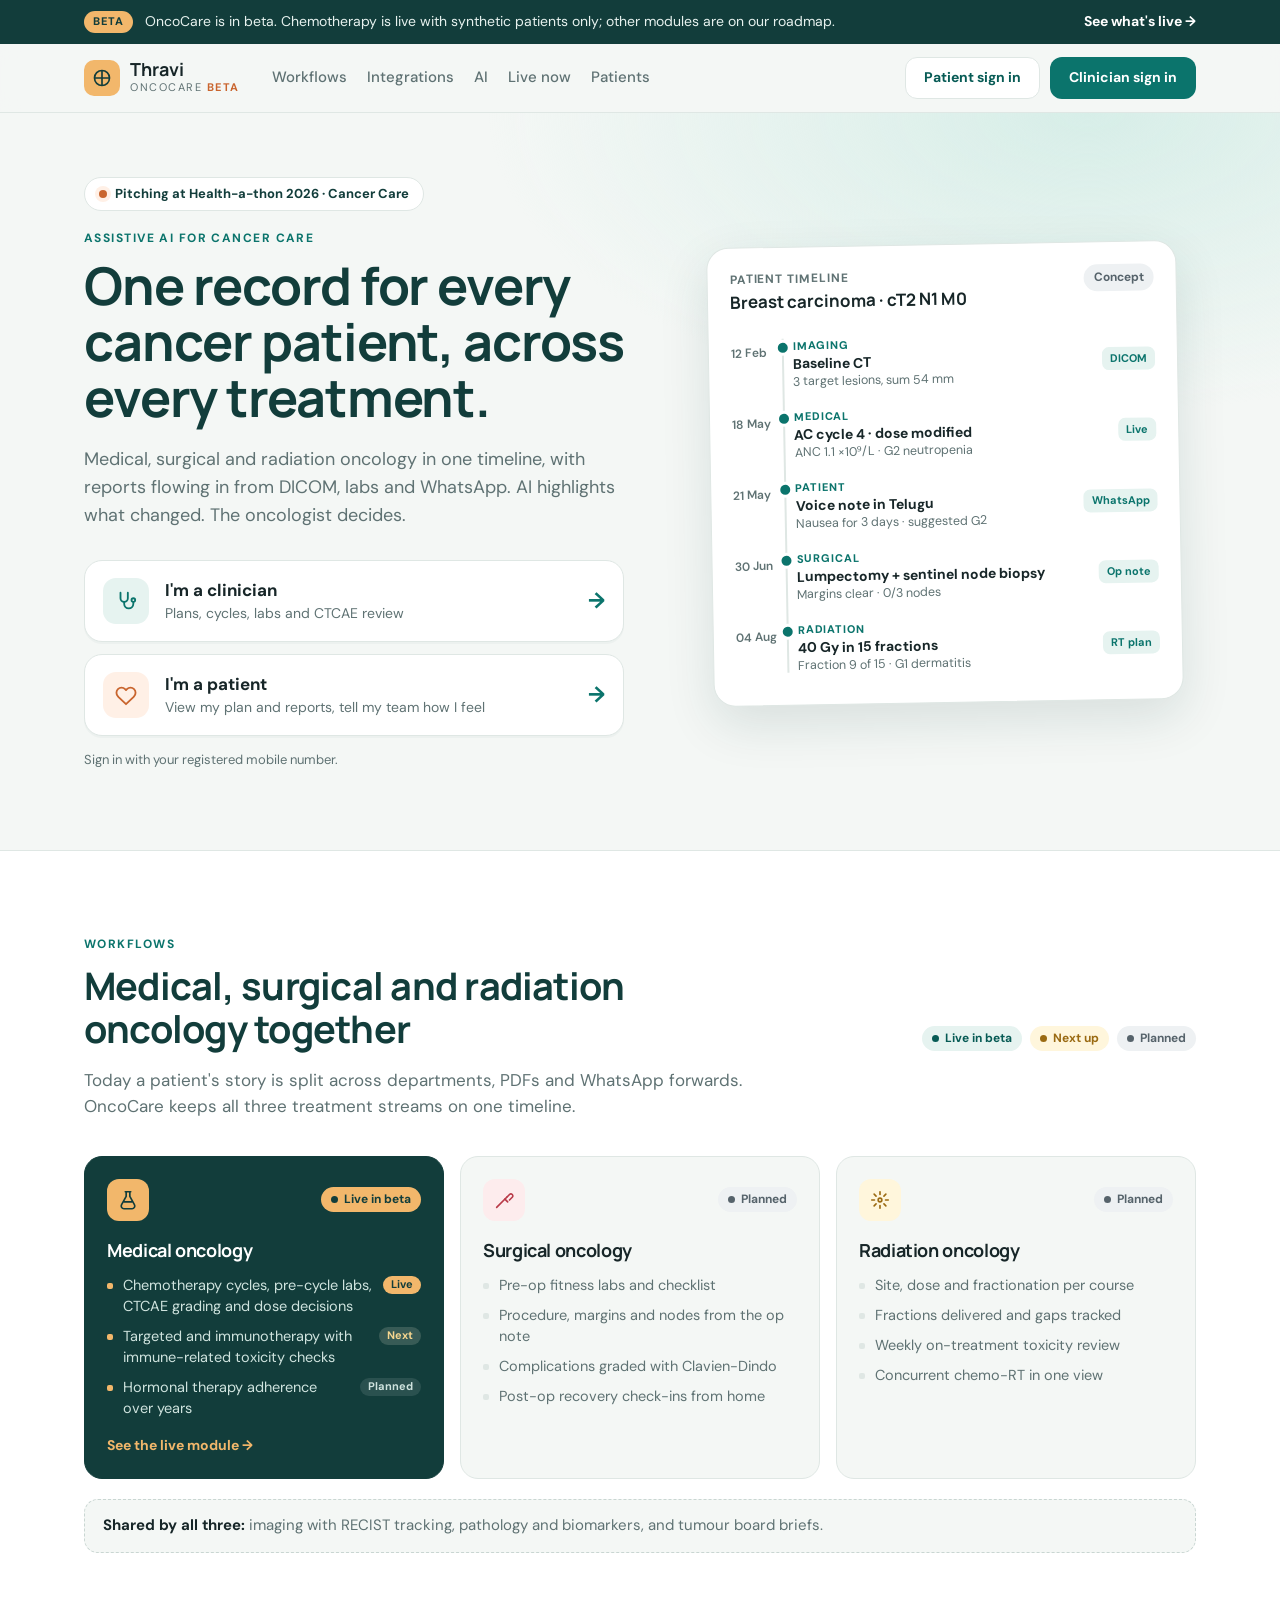
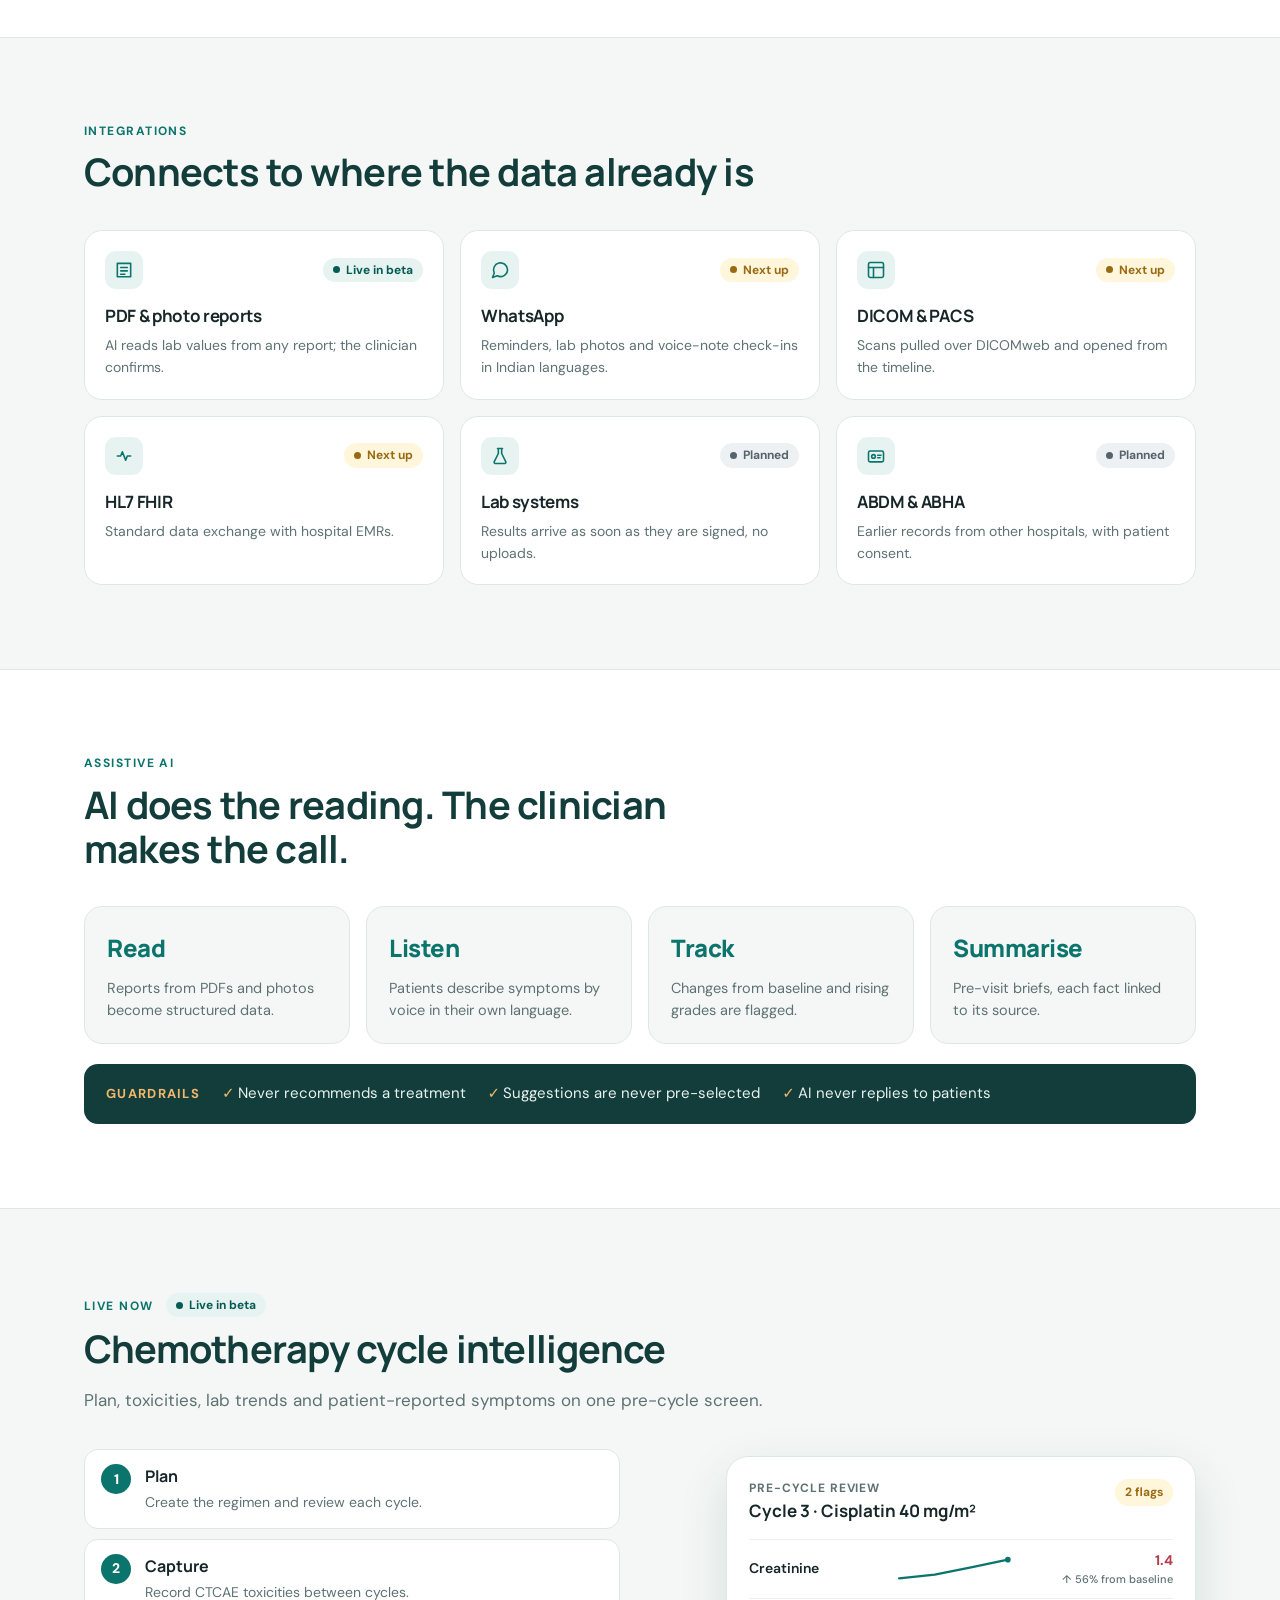
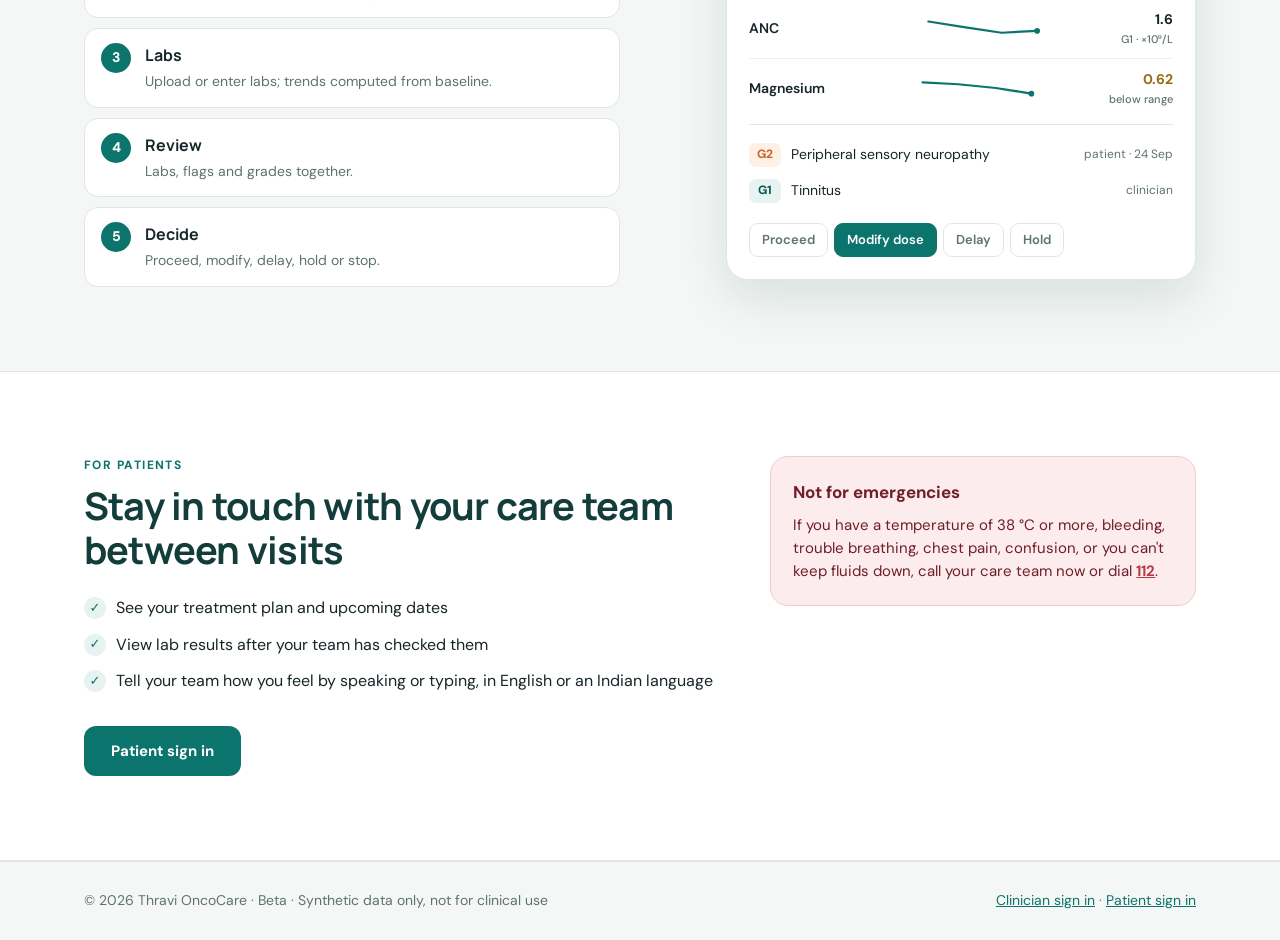
==== commit 9a9d283d: "Homepage: apply simplified medical/surgical/radiation layout The previous commit missed home.html an" ====
--- a/home.html
+++ b/home.html
@@ -3,7 +3,7 @@
   <head>
     <meta charset="UTF-8" />
     <meta name="viewport" content="width=device-width, initial-scale=1.0" />
-    <meta name="description" content="Thravi OncoCare (beta): assistive AI that brings radiology, pathology, surgery, chemotherapy, radiation and follow-up into one record for oncology teams and their patients." />
+    <meta name="description" content="Thravi OncoCare (beta): assistive AI that brings medical, surgical and radiation oncology into one record for oncology teams and their patients." />
     <meta name="theme-color" content="#123d3b" />
     <title>Thravi OncoCare · Beta</title>
     <link rel="preconnect" href="https://fonts.googleapis.com" />
@@ -15,7 +15,7 @@
     <div class="beta-bar" role="note">
       <div class="wrap beta-inner">
         <span class="beta-tag">Beta</span>
-        <span class="beta-text">OncoCare is in beta. The chemotherapy module is live with synthetic patients only; the other workflows and integrations below are on our roadmap.</span>
+        <span class="beta-text">OncoCare is in beta. Chemotherapy is live with synthetic patients only; other modules are on our roadmap.</span>
         <a class="beta-link" href="#workflows">See what's live →</a>
       </div>
     </div>
@@ -27,11 +27,10 @@
           <span><strong>Thravi</strong><small>OncoCare <em>beta</em></small></span>
         </a>
         <nav class="nav-links" aria-label="Page sections">
-          <a href="#journey">Journey</a>
           <a href="#workflows">Workflows</a>
           <a href="#integrations">Integrations</a>
           <a href="#ai">AI</a>
-          <a href="#chemo">Chemotherapy</a>
+          <a href="#chemo">Live now</a>
           <a href="#patients">Patients</a>
         </nav>
         <div class="nav-actions">
@@ -51,7 +50,7 @@
             </a>
             <p class="eyebrow">Assistive AI for cancer care</p>
             <h1>One record for every cancer patient, across every treatment.</h1>
-            <p class="lede">OncoCare brings radiology, pathology, surgery, chemotherapy, radiation and follow-up into one longitudinal view, with reports arriving from DICOM, labs, hospital systems and WhatsApp. AI organises and highlights what changed. The oncologist decides.</p>
+            <p class="lede">Medical, surgical and radiation oncology in one timeline, with reports flowing in from DICOM, labs and WhatsApp. AI highlights what changed. The oncologist decides.</p>
 
             <div class="role-cards" id="signin">
               <a class="role-card clinician" href="/clinician">
@@ -65,7 +64,7 @@
                 <span class="arrow" aria-hidden="true">→</span>
               </a>
             </div>
-            <p class="fine">Sign in with your registered mobile number. Demo uses synthetic patients only.</p>
+            <p class="fine">Sign in with your registered mobile number.</p>
           </div>
 
           <div class="hero-visual" aria-hidden="true">
@@ -75,32 +74,14 @@
                 <span class="pill concept">Concept</span>
               </div>
               <ol class="tl">
-                <li class="m-rad"><span class="tl-date">02 Jul</span><span class="tl-kind">Radiology</span><span class="tl-body"><b>CT chest-abdomen-pelvis</b><small>Baseline · 3 target lesions, sum 54 mm</small></span><span class="tl-src">DICOM</span></li>
-                <li class="m-path"><span class="tl-date">09 Jul</span><span class="tl-kind">Pathology</span><span class="tl-body"><b>Core biopsy · IDC grade 2</b><small>ER+ PR+ HER2 1+ · Ki-67 30%</small></span><span class="tl-src">PDF · AI read</span></li>
-                <li class="m-mdt"><span class="tl-date">14 Jul</span><span class="tl-kind">Tumour board</span><span class="tl-body"><b>Neoadjuvant chemo → surgery → RT</b><small>Consensus recorded</small></span><span class="tl-src">MDT</span></li>
-                <li class="m-chemo"><span class="tl-date">26 Sep</span><span class="tl-kind">Chemo</span><span class="tl-body"><b>Cycle 4 · dose modified</b><small>ANC 1.1 ×10⁹/L · G2 neutropenia</small></span><span class="tl-src">Live</span></li>
-                <li class="m-pt"><span class="tl-date">29 Sep</span><span class="tl-kind">Patient</span><span class="tl-body"><b>Voice note in Telugu</b><small>Nausea for 3 days · suggested G2</small></span><span class="tl-src">WhatsApp</span></li>
-                <li class="m-rad"><span class="tl-date">01 Oct</span><span class="tl-kind">Radiology</span><span class="tl-body"><b>Interim CT · sum 38 mm</b><small>−30% from baseline · partial response</small></span><span class="tl-src">RECIST 1.1</span></li>
+                <li class="m-rad"><span class="tl-date">12 Feb</span><span class="tl-kind">Imaging</span><span class="tl-body"><b>Baseline CT</b><small>3 target lesions, sum 54 mm</small></span><span class="tl-src">DICOM</span></li>
+                <li class="m-chemo"><span class="tl-date">18 May</span><span class="tl-kind">Medical</span><span class="tl-body"><b>AC cycle 4 · dose modified</b><small>ANC 1.1 ×10⁹/L · G2 neutropenia</small></span><span class="tl-src">Live</span></li>
+                <li class="m-pt"><span class="tl-date">21 May</span><span class="tl-kind">Patient</span><span class="tl-body"><b>Voice note in Telugu</b><small>Nausea for 3 days · suggested G2</small></span><span class="tl-src">WhatsApp</span></li>
+                <li class="m-surg"><span class="tl-date">30 Jun</span><span class="tl-kind">Surgical</span><span class="tl-body"><b>Lumpectomy + sentinel node biopsy</b><small>Margins clear · 0/3 nodes</small></span><span class="tl-src">Op note</span></li>
+                <li class="m-rt"><span class="tl-date">04 Aug</span><span class="tl-kind">Radiation</span><span class="tl-body"><b>40 Gy in 15 fractions</b><small>Fraction 9 of 15 · G1 dermatitis</small></span><span class="tl-src">RT plan</span></li>
               </ol>
             </div>
           </div>
-        </div>
-      </section>
-
-      <!-- Journey -->
-      <section class="section" id="journey">
-        <div class="wrap">
-          <p class="eyebrow">The problem</p>
-          <h2>Cancer care is spread across departments, centres and formats.</h2>
-          <p class="section-lede">A single patient's story lives in CT scans on a CD, pathology PDFs, handwritten op notes, lab photos and WhatsApp forwards. Oncologists rebuild it at every visit. OncoCare follows the patient through the whole journey and keeps it in one place.</p>
-          <ol class="journey">
-            <li><span class="j-n">01</span><strong>Referral &amp; screening</strong><p>Prior reports and scans imported on day one, ABHA-linked.</p></li>
-            <li><span class="j-n">02</span><strong>Diagnosis</strong><p>Imaging, biopsy, IHC and biomarkers read into structured data.</p></li>
-            <li><span class="j-n">03</span><strong>Tumour board</strong><p>Case brief assembled automatically; consensus plan recorded.</p></li>
-            <li><span class="j-n">04</span><strong>Treatment</strong><p>Surgery, chemo, radiation, targeted, immuno and hormonal therapy.</p></li>
-            <li><span class="j-n">05</span><strong>Response</strong><p>Scans compared over time, toxicities graded, decisions logged.</p></li>
-            <li><span class="j-n">06</span><strong>Follow-up</strong><p>Surveillance schedule, survivorship and palliative symptom care.</p></li>
-          </ol>
         </div>
       </section>
 
@@ -110,7 +91,7 @@
           <div class="section-head">
             <div>
               <p class="eyebrow">Workflows</p>
-              <h2>Built for every cancer treatment type</h2>
+              <h2>Medical, surgical and radiation oncology together</h2>
             </div>
             <div class="legend" aria-label="Status legend">
               <span class="status live">Live in beta</span>
@@ -118,6 +99,7 @@
               <span class="status planned">Planned</span>
             </div>
           </div>
+          <p class="section-lede">Today a patient's story is split across departments, PDFs and WhatsApp forwards. OncoCare keeps all three treatment streams on one timeline.</p>
 
           <div class="workflows">
             <article class="wf featured">
@@ -125,42 +107,13 @@
                 <span class="wf-icon c-chemo" aria-hidden="true"><svg viewBox="0 0 24 24"><path d="M9 3h6M10 3v5l-5 9a3 3 0 0 0 2.6 4.5h8.8A3 3 0 0 0 19 17l-5-9V3" /><path d="M7.5 14h9" /></svg></span>
                 <span class="status live">Live in beta</span>
               </div>
-              <h3>Chemotherapy</h3>
+              <h3>Medical oncology</h3>
               <ul>
-                <li>Multi-drug regimens with per-cycle doses</li>
-                <li>Pre-cycle labs from PDF or photo, with trends</li>
-                <li>CTCAE v6.0 toxicity grading between cycles</li>
-                <li>Proceed, modify, delay, hold or stop with reasons</li>
+                <li><span>Chemotherapy cycles, pre-cycle labs, CTCAE grading and dose decisions</span><em class="tag live">Live</em></li>
+                <li><span>Targeted and immunotherapy with immune-related toxicity checks</span><em class="tag next">Next</em></li>
+                <li><span>Hormonal therapy adherence over years</span><em class="tag planned">Planned</em></li>
               </ul>
               <a class="wf-link" href="#chemo">See the live module →</a>
-            </article>
-
-            <article class="wf">
-              <div class="wf-top">
-                <span class="wf-icon c-rad" aria-hidden="true"><svg viewBox="0 0 24 24"><rect x="3" y="4" width="18" height="16" rx="2" /><circle cx="12" cy="12" r="4" /><path d="M12 8v8M8 12h8" /></svg></span>
-                <span class="status next">Next up</span>
-              </div>
-              <h3>Radiology &amp; imaging</h3>
-              <ul>
-                <li>CT, MRI and PET-CT studies pulled from PACS over DICOMweb</li>
-                <li>Free-text reports turned into structured findings</li>
-                <li>RECIST 1.1 target lesions tracked scan to scan</li>
-                <li>Response shown on the timeline, with a viewer link</li>
-              </ul>
-            </article>
-
-            <article class="wf">
-              <div class="wf-top">
-                <span class="wf-icon c-path" aria-hidden="true"><svg viewBox="0 0 24 24"><circle cx="12" cy="10" r="6" /><path d="M12 16v5M8 21h8" /><circle cx="10" cy="9" r="1.2" /><circle cx="14" cy="11" r="1.2" /></svg></span>
-                <span class="status next">Next up</span>
-              </div>
-              <h3>Pathology &amp; biomarkers</h3>
-              <ul>
-                <li>Histopathology and IHC reports read into fields</li>
-                <li>TNM stage, grade, margins and nodes captured</li>
-                <li>ER/PR/HER2, PD-L1, MSI, EGFR, ALK, BRCA and more</li>
-                <li>Pending tests (e.g. FISH) flagged until resulted</li>
-              </ul>
             </article>
 
             <article class="wf">
@@ -170,10 +123,10 @@
               </div>
               <h3>Surgical oncology</h3>
               <ul>
-                <li>Pre-op fitness labs and checklist in one view</li>
-                <li>Procedure, margins and nodes from the op note</li>
-                <li>Complications graded with Clavien-Dindo</li>
-                <li>Post-op recovery check-ins from the patient</li>
+                <li><span>Pre-op fitness labs and checklist</span></li>
+                <li><span>Procedure, margins and nodes from the op note</span></li>
+                <li><span>Complications graded with Clavien-Dindo</span></li>
+                <li><span>Post-op recovery check-ins from home</span></li>
               </ul>
             </article>
 
@@ -184,66 +137,15 @@
               </div>
               <h3>Radiation oncology</h3>
               <ul>
-                <li>Site, total dose and fractionation per course</li>
-                <li>Fractions delivered and treatment gaps tracked</li>
-                <li>Weekly on-treatment review with skin, mucosa and GI toxicity</li>
-                <li>Concurrent chemo-RT shown together</li>
+                <li><span>Site, dose and fractionation per course</span></li>
+                <li><span>Fractions delivered and gaps tracked</span></li>
+                <li><span>Weekly on-treatment toxicity review</span></li>
+                <li><span>Concurrent chemo-RT in one view</span></li>
               </ul>
             </article>
-
-            <article class="wf">
-              <div class="wf-top">
-                <span class="wf-icon c-io" aria-hidden="true"><svg viewBox="0 0 24 24"><path d="M12 3l7 4v5c0 4.5-3 7.7-7 9-4-1.3-7-4.5-7-9V7l7-4z" /><path d="M9 12l2 2 4-4" /></svg></span>
-                <span class="status planned">Planned</span>
-              </div>
-              <h3>Targeted &amp; immunotherapy</h3>
-              <ul>
-                <li>Line of therapy and biomarker that justified it</li>
-                <li>Immune-related adverse event monitoring</li>
-                <li>Thyroid, liver and cortisol labs watched over months</li>
-                <li>Oral targeted therapy adherence via patient check-ins</li>
-              </ul>
-            </article>
-
-            <article class="wf">
-              <div class="wf-top">
-                <span class="wf-icon c-horm" aria-hidden="true"><svg viewBox="0 0 24 24"><rect x="4" y="9" width="16" height="7" rx="3.5" /><path d="M12 9v7" /></svg></span>
-                <span class="status planned">Planned</span>
-              </div>
-              <h3>Hormonal therapy</h3>
-              <ul>
-                <li>Multi-year plans for breast and prostate cancer</li>
-                <li>Refill and adherence reminders</li>
-                <li>Bone health, lipids and side-effect tracking</li>
-              </ul>
-            </article>
-
-            <article class="wf">
-              <div class="wf-top">
-                <span class="wf-icon c-mdt" aria-hidden="true"><svg viewBox="0 0 24 24"><circle cx="8" cy="8" r="3" /><circle cx="16" cy="8" r="3" /><path d="M2 20a6 6 0 0 1 12 0M10 20a6 6 0 0 1 12 0" /></svg></span>
-                <span class="status next">Next up</span>
-              </div>
-              <h3>Tumour board</h3>
-              <ul>
-                <li>One-page case brief: imaging, pathology, labs, prior treatment</li>
-                <li>Every fact linked to its source report</li>
-                <li>Consensus plan and dissent recorded</li>
-              </ul>
-            </article>
-
-            <article class="wf">
-              <div class="wf-top">
-                <span class="wf-icon c-surv" aria-hidden="true"><svg viewBox="0 0 24 24"><rect x="3" y="5" width="18" height="16" rx="2" /><path d="M3 10h18M8 3v4M16 3v4" /><path d="M9 15l2 2 4-4" /></svg></span>
-                <span class="status planned">Planned</span>
-              </div>
-              <h3>Survivorship &amp; palliative</h3>
-              <ul>
-                <li>Surveillance scans and markers scheduled and chased</li>
-                <li>Recurrence signals surfaced from new reports</li>
-                <li>Pain and symptom scores reported from home</li>
-              </ul>
-            </article>
-          </div>
+          </div>
+
+          <p class="shared"><strong>Shared by all three:</strong> imaging with RECIST tracking, pathology and biomarkers, and tumour board briefs.</p>
         </div>
       </section>
 
@@ -252,79 +154,37 @@
         <div class="wrap">
           <p class="eyebrow">Integrations</p>
           <h2>Connects to where the data already is</h2>
-          <p class="section-lede">Hospitals already have PACS, lab systems and an HIS, and patients already use WhatsApp. OncoCare reads from them instead of asking anyone to re-type.</p>
-
-          <div class="flow" aria-label="How data flows through OncoCare">
-            <div class="flow-col">
-              <span class="flow-label">Sources</span>
-              <span class="node">WhatsApp</span>
-              <span class="node">PACS · DICOM</span>
-              <span class="node">Lab system · HL7</span>
-              <span class="node">HIS / EMR · FHIR</span>
-              <span class="node">ABDM health records</span>
-            </div>
-            <div class="flow-arrow" aria-hidden="true"><svg viewBox="0 0 40 24"><path d="M2 12h34M28 4l8 8-8 8" /></svg></div>
-            <div class="flow-core">
-              <span class="flow-label">OncoCare</span>
-              <strong>One longitudinal patient record</strong>
-              <ul>
-                <li>AI extraction from reports, images and voice</li>
-                <li>Clinician verification of every value</li>
-                <li>Trends, flags, CTCAE and RECIST</li>
-                <li>Audit trail of every decision</li>
-              </ul>
-            </div>
-            <div class="flow-arrow" aria-hidden="true"><svg viewBox="0 0 40 24"><path d="M2 12h34M28 4l8 8-8 8" /></svg></div>
-            <div class="flow-col">
-              <span class="flow-label">Used by</span>
-              <span class="node out">Oncologist review</span>
-              <span class="node out">Tumour board</span>
-              <span class="node out">Nurse navigator</span>
-              <span class="node out">Patient &amp; family</span>
-              <span class="node out">Insurance pre-auth</span>
-            </div>
-          </div>
 
           <div class="integrations">
+            <article class="int">
+              <div class="int-top"><span class="int-icon" aria-hidden="true"><svg viewBox="0 0 24 24"><path d="M4 4h16v16H4z" /><path d="M8 9h8M8 13h8M8 17h5" /></svg></span><span class="status live">Live in beta</span></div>
+              <h3>PDF &amp; photo reports</h3>
+              <p>AI reads lab values from any report; the clinician confirms.</p>
+            </article>
             <article class="int">
               <div class="int-top"><span class="int-icon" aria-hidden="true"><svg viewBox="0 0 24 24"><path d="M21 11.5a8.4 8.4 0 0 1-12.4 7.4L3 21l2.1-5.4A8.4 8.4 0 1 1 21 11.5z" /></svg></span><span class="status next">Next up</span></div>
               <h3>WhatsApp</h3>
-              <p>Cycle reminders, lab photos sent straight into the record, and symptom check-ins by voice note in Indian languages. Red flags escalate to the care team.</p>
+              <p>Reminders, lab photos and voice-note check-ins in Indian languages.</p>
             </article>
             <article class="int">
               <div class="int-top"><span class="int-icon" aria-hidden="true"><svg viewBox="0 0 24 24"><rect x="3" y="3" width="18" height="18" rx="2" /><path d="M3 9h18M9 21V9" /></svg></span><span class="status next">Next up</span></div>
               <h3>DICOM &amp; PACS</h3>
-              <p>Find and fetch studies over DICOMweb (QIDO-RS, WADO-RS), import scans from patient CDs, and open them in a zero-footprint viewer from the timeline.</p>
+              <p>Scans pulled over DICOMweb and opened from the timeline.</p>
             </article>
             <article class="int">
               <div class="int-top"><span class="int-icon" aria-hidden="true"><svg viewBox="0 0 24 24"><path d="M4 12h4l2-5 4 10 2-5h4" /></svg></span><span class="status next">Next up</span></div>
-              <h3>HL7 FHIR R4</h3>
-              <p>Exchange patients, observations, diagnostic reports and medication requests with hospital EMRs using standard FHIR resources.</p>
+              <h3>HL7 FHIR</h3>
+              <p>Standard data exchange with hospital EMRs.</p>
+            </article>
+            <article class="int">
+              <div class="int-top"><span class="int-icon" aria-hidden="true"><svg viewBox="0 0 24 24"><path d="M9 3h6M10 3v6l-5 10a1.5 1.5 0 0 0 1.3 2h11.4a1.5 1.5 0 0 0 1.3-2L14 9V3" /></svg></span><span class="status planned">Planned</span></div>
+              <h3>Lab systems</h3>
+              <p>Results arrive as soon as they are signed, no uploads.</p>
             </article>
             <article class="int">
               <div class="int-top"><span class="int-icon" aria-hidden="true"><svg viewBox="0 0 24 24"><rect x="3" y="6" width="18" height="13" rx="2" /><circle cx="9" cy="12.5" r="2.2" /><path d="M14 11h4M14 14h3" /></svg></span><span class="status planned">Planned</span></div>
               <h3>ABDM &amp; ABHA</h3>
-              <p>Link the patient's ABHA number and, with their consent, pull earlier records from other hospitals through the Ayushman Bharat Digital Mission.</p>
-            </article>
-            <article class="int">
-              <div class="int-top"><span class="int-icon" aria-hidden="true"><svg viewBox="0 0 24 24"><path d="M9 3h6M10 3v6l-5 10a1.5 1.5 0 0 0 1.3 2h11.4a1.5 1.5 0 0 0 1.3-2L14 9V3" /></svg></span><span class="status planned">Planned</span></div>
-              <h3>Lab systems (LIS)</h3>
-              <p>Receive CBC, LFT, RFT and tumour markers as HL7 v2 results as soon as they are signed, without uploads.</p>
-            </article>
-            <article class="int">
-              <div class="int-top"><span class="int-icon" aria-hidden="true"><svg viewBox="0 0 24 24"><path d="M4 4h16v16H4z" /><path d="M8 9h8M8 13h8M8 17h5" /></svg></span><span class="status live">Live in beta</span></div>
-              <h3>PDF &amp; photo reports</h3>
-              <p>Upload any lab report as a PDF or phone photo. AI extracts the values, an offline parser cross-checks them, and the clinician confirms.</p>
-            </article>
-            <article class="int">
-              <div class="int-top"><span class="int-icon" aria-hidden="true"><svg viewBox="0 0 24 24"><path d="M12 3l8 4v5c0 4.4-3.4 8-8 9-4.6-1-8-4.6-8-9V7l8-4z" /><path d="M8 12h8M12 8v8" /></svg></span><span class="status planned">Planned</span></div>
-              <h3>PM-JAY &amp; insurance</h3>
-              <p>Assemble the documents a pre-authorisation needs, such as staging, histopathology and the treatment plan, from what is already in the record.</p>
-            </article>
-            <article class="int">
-              <div class="int-top"><span class="int-icon" aria-hidden="true"><svg viewBox="0 0 24 24"><rect x="7" y="2" width="10" height="20" rx="2" /><path d="M11 18h2" /></svg></span><span class="status planned">Planned</span></div>
-              <h3>SMS &amp; IVR</h3>
-              <p>Reminders and simple symptom check-ins by phone call for patients without a smartphone.</p>
+              <p>Earlier records from other hospitals, with patient consent.</p>
             </article>
           </div>
         </div>
@@ -336,18 +196,17 @@
           <p class="eyebrow">Assistive AI</p>
           <h2>AI does the reading. The clinician makes the call.</h2>
           <div class="ai-grid">
-            <article class="ai-card"><span class="ai-verb">Read</span><p>Lab, pathology and radiology reports from PDFs, photos and scanned pages become structured, verifiable data.</p></article>
-            <article class="ai-card"><span class="ai-verb">Listen</span><p>Patients describe symptoms by voice in English, Hindi, Telugu and other Indian languages. Answers are mapped to a fixed question bank.</p></article>
-            <article class="ai-card"><span class="ai-verb">Track</span><p>Every value is compared with baseline and the last visit. Rising grades, rapid changes and missing tests are flagged.</p></article>
-            <article class="ai-card"><span class="ai-verb">Summarise</span><p>Pre-visit and tumour board briefs pull the relevant facts together, each linked back to its source.</p></article>
+            <article class="ai-card"><span class="ai-verb">Read</span><p>Reports from PDFs and photos become structured data.</p></article>
+            <article class="ai-card"><span class="ai-verb">Listen</span><p>Patients describe symptoms by voice in their own language.</p></article>
+            <article class="ai-card"><span class="ai-verb">Track</span><p>Changes from baseline and rising grades are flagged.</p></article>
+            <article class="ai-card"><span class="ai-verb">Summarise</span><p>Pre-visit briefs, each fact linked to its source.</p></article>
           </div>
           <div class="guardrails">
             <strong>Guardrails</strong>
             <ul>
               <li>Never recommends a treatment</li>
-              <li>AI suggestions are highlighted, never pre-selected</li>
-              <li>Every extracted value shows its source document</li>
-              <li>AI never replies to patients directly</li>
+              <li>Suggestions are never pre-selected</li>
+              <li>AI never replies to patients</li>
             </ul>
           </div>
         </div>
@@ -356,21 +215,17 @@
       <!-- Chemo (live) -->
       <section class="section" id="chemo">
         <div class="wrap">
-          <div class="section-head">
-            <div>
-              <p class="eyebrow">Live now <span class="status live inline">Live in beta</span></p>
-              <h2>Chemotherapy cycle intelligence</h2>
-            </div>
-          </div>
-          <p class="section-lede">The first module, available to try today. Every cycle is reviewed with the plan, CTCAE toxicities, lab trends and patient-reported symptoms on one screen.</p>
+          <p class="eyebrow">Live now <span class="status live inline">Live in beta</span></p>
+          <h2>Chemotherapy cycle intelligence</h2>
+          <p class="section-lede">Plan, toxicities, lab trends and patient-reported symptoms on one pre-cycle screen.</p>
 
           <div class="chemo-split">
             <ol class="steps">
               <li><span class="n">1</span><div><strong>Plan</strong><p>Create the regimen and review each cycle.</p></div></li>
-              <li><span class="n">2</span><div><strong>Capture</strong><p>Record toxicities between cycles, from the clinic or the patient.</p></div></li>
-              <li><span class="n">3</span><div><strong>Labs</strong><p>Upload or enter pre-cycle labs. Trends are computed from baseline.</p></div></li>
-              <li><span class="n">4</span><div><strong>Review</strong><p>See current and previous labs, flags and CTCAE grades together.</p></div></li>
-              <li><span class="n">5</span><div><strong>Decide</strong><p>Proceed, modify, delay, hold, change regimen or discontinue.</p></div></li>
+              <li><span class="n">2</span><div><strong>Capture</strong><p>Record CTCAE toxicities between cycles.</p></div></li>
+              <li><span class="n">3</span><div><strong>Labs</strong><p>Upload or enter labs; trends computed from baseline.</p></div></li>
+              <li><span class="n">4</span><div><strong>Review</strong><p>Labs, flags and grades together.</p></div></li>
+              <li><span class="n">5</span><div><strong>Decide</strong><p>Proceed, modify, delay, hold or stop.</p></div></li>
             </ol>
 
             <div class="mock" aria-hidden="true">
@@ -404,54 +259,6 @@
                 <span>Proceed</span><span class="active">Modify dose</span><span>Delay</span><span>Hold</span>
               </div>
             </div>
-          </div>
-
-          <div class="features">
-            <article class="feature">
-              <span class="f-icon" aria-hidden="true">◎</span>
-              <h3>Chemo plans per patient</h3>
-              <p>Regimen, cycle count and interval with multiple drugs and default doses; adjust any cycle before saving.</p>
-            </article>
-            <article class="feature">
-              <span class="f-icon" aria-hidden="true">✓</span>
-              <h3>Cycle recording with reasons</h3>
-              <p>Given, modified, delayed, held or discontinued. Every change needs a reason, kept with its evidence.</p>
-            </article>
-            <article class="feature">
-              <span class="f-icon" aria-hidden="true">⇪</span>
-              <h3>AI lab report intake</h3>
-              <p>CBC, LFT and RFT from PDF or photo, cross-checked and confirmed by the clinician. Missing labs are marked.</p>
-            </article>
-            <article class="feature">
-              <span class="f-icon" aria-hidden="true">⌁</span>
-              <h3>Lab trends and flags</h3>
-              <p>Crossed limits, rapid changes, rising CTCAE grades, KDIGO creatinine rises and projected crossings.</p>
-            </article>
-            <article class="feature">
-              <span class="f-icon" aria-hidden="true">▦</span>
-              <h3>CTCAE v6.0 grading</h3>
-              <p>Adverse events graded with CTCAE terms, with DailyMed label context for each drug in the regimen.</p>
-            </article>
-            <article class="feature">
-              <span class="f-icon" aria-hidden="true">≋</span>
-              <h3>Longitudinal view</h3>
-              <p>Labs, toxicities, patient messages and decisions on one timeline across cycles.</p>
-            </article>
-            <article class="feature">
-              <span class="f-icon" aria-hidden="true">✎</span>
-              <h3>Spoken check-ins</h3>
-              <p>Patients answer follow-up questions by voice in English, Hindi or Telugu; the doctor grades in one step.</p>
-            </article>
-            <article class="feature">
-              <span class="f-icon" aria-hidden="true">⚑</span>
-              <h3>Red-flag triage</h3>
-              <p>Fever, bleeding or breathlessness moves a message to the top, and the patient is told to call the team.</p>
-            </article>
-          </div>
-
-          <div class="principle">
-            <strong>The oncologist makes the decision.</strong>
-            <span>OncoCare organises the information and highlights what changed. It never recommends a treatment, and AI suggestions always need clinician confirmation.</span>
           </div>
         </div>
       </section>
@@ -464,10 +271,8 @@
             <h2>Stay in touch with your care team between visits</h2>
             <ul class="checks">
               <li>See your treatment plan and upcoming dates</li>
-              <li>View lab results after your team has checked them, with the original reports</li>
-              <li>Tell your team how you feel by speaking or typing, in English, Hindi, Telugu, Tamil, Kannada, Malayalam, Marathi or Bengali</li>
-              <li>Read replies from your team in the same place</li>
-              <li class="soon">Coming next: reminders and check-ins on WhatsApp</li>
+              <li>View lab results after your team has checked them</li>
+              <li>Tell your team how you feel by speaking or typing, in English or an Indian language</li>
             </ul>
             <a class="btn solid lg" href="/portal">Patient sign in</a>
           </div>
--- a/home.css
+++ b/home.css
@@ -139,6 +139,8 @@
 .m-mdt { --c: var(--slate); --cs: var(--slate-soft); }
 .m-chemo { --c: var(--teal); --cs: var(--teal-soft); }
 .m-pt { --c: var(--orange); --cs: var(--orange-soft); }
+.m-surg { --c: var(--red); --cs: var(--red-soft); }
+.m-rt { --c: var(--amber); --cs: var(--amber-soft); }
 
 /* Sections */
 .section { padding: 84px 0; }
@@ -147,25 +149,6 @@
 .section-lede { margin: 16px 0 0; max-width: 720px; color: var(--muted); font-size: 17px; }
 .section-head { display: flex; flex-wrap: wrap; align-items: flex-end; justify-content: space-between; gap: 16px; }
 .legend { display: flex; flex-wrap: wrap; gap: 8px; }
-
-/* Journey */
-.journey { list-style: none; padding: 0; margin: 40px 0 0; display: grid; grid-template-columns: repeat(6, 1fr); gap: 0; counter-reset: j; }
-.journey li { position: relative; padding: 22px 18px 4px 0; border-top: 3px solid var(--teal); }
-.journey li:nth-child(2) { border-color: #2d8a7c; }
-.journey li:nth-child(3) { border-color: #4f9b86; }
-.journey li:nth-child(4) { border-color: #c9652e; }
-.journey li:nth-child(5) { border-color: #d98a4f; }
-.journey li:nth-child(6) { border-color: #e5ad74; }
-.journey li::before { content: ""; position: absolute; top: -9px; left: 0; width: 15px; height: 15px; border-radius: 50%; background: var(--canvas); border: 3px solid currentColor; color: inherit; }
-.journey li { color: var(--teal); }
-.journey li:nth-child(2) { color: #2d8a7c; }
-.journey li:nth-child(3) { color: #4f9b86; }
-.journey li:nth-child(4) { color: #c9652e; }
-.journey li:nth-child(5) { color: #d98a4f; }
-.journey li:nth-child(6) { color: #e5ad74; }
-.j-n { display: block; font-family: Manrope, sans-serif; font-size: 13px; font-weight: 800; letter-spacing: 0.06em; }
-.journey strong { display: block; margin-top: 4px; color: var(--ink); font-family: Manrope, sans-serif; font-size: 17px; }
-.journey p { margin: 6px 0 0; color: var(--muted); font-size: 14px; }
 
 /* Workflows */
 .workflows { display: grid; grid-template-columns: repeat(3, 1fr); gap: 16px; margin-top: 36px; }
@@ -188,27 +171,20 @@
 .c-mdt { --c: var(--slate); --cs: var(--slate-soft); }
 .c-surv { --c: #2d8a7c; --cs: var(--teal-soft); }
 .wf h3 { margin: 16px 0 10px; font-size: 18px; }
-.wf ul { list-style: none; margin: 0; padding: 0; display: grid; gap: 7px; }
-.wf li { position: relative; padding-left: 16px; color: var(--muted); font-size: 14.5px; line-height: 1.45; }
+.wf ul { list-style: none; margin: 0; padding: 0; display: grid; gap: 9px; }
+.wf li { position: relative; display: flex; align-items: flex-start; justify-content: space-between; gap: 10px; padding-left: 16px; color: var(--muted); font-size: 14.5px; line-height: 1.45; }
+.tag { flex: none; margin-top: 1px; padding: 1px 8px; border-radius: 999px; font-size: 11px; font-weight: 700; font-style: normal; }
+.tag.live { background: #f2b76b; color: var(--teal-deep); }
+.tag.next { background: rgba(255, 246, 220, 0.16); color: #f6d68f; }
+.tag.planned { background: rgba(255, 255, 255, 0.1); color: #cfe3de; }
+.shared { margin: 20px 0 0; padding: 14px 18px; border-radius: 14px; background: var(--canvas); border: 1px dashed #c9d6d2; color: var(--muted); font-size: 15px; }
+.shared strong { color: var(--ink); }
 .wf li::before { content: ""; position: absolute; left: 0; top: 8px; width: 6px; height: 6px; border-radius: 2px; background: var(--line); }
 .wf-link { margin-top: auto; padding-top: 16px; color: #f2b76b; font-weight: 700; font-size: 14px; text-decoration: none; }
 .wf-link:hover { text-decoration: underline; }
 
 /* Integrations */
-.flow { display: grid; grid-template-columns: 1fr 44px 1.25fr 44px 1fr; align-items: center; gap: 10px; margin-top: 36px; padding: 26px; border-radius: 22px; background: var(--paper); border: 1px solid var(--line); }
-.flow-col { display: grid; gap: 8px; }
-.flow-label { display: block; margin-bottom: 4px; color: var(--muted); font-size: 11px; font-weight: 800; letter-spacing: 0.12em; text-transform: uppercase; }
-.node { padding: 9px 12px; border-radius: 10px; background: var(--canvas); border: 1px solid var(--line); font-size: 14px; font-weight: 600; }
-.node.out { background: var(--orange-soft); border-color: #f4d6c2; color: #7a3a14; }
-.flow-arrow svg { width: 100%; height: 24px; fill: none; stroke: var(--teal); stroke-width: 2.2; stroke-linecap: round; stroke-linejoin: round; }
-.flow-core { padding: 22px; border-radius: 18px; background: var(--teal-deep); color: #e7f2ef; }
-.flow-core .flow-label { color: #f2b76b; }
-.flow-core strong { display: block; font-family: Manrope, sans-serif; font-size: 20px; color: #fff; line-height: 1.25; }
-.flow-core ul { margin: 14px 0 0; padding: 0; list-style: none; display: grid; gap: 7px; font-size: 14px; }
-.flow-core li { padding-left: 20px; position: relative; }
-.flow-core li::before { content: "✓"; position: absolute; left: 0; color: #f2b76b; font-weight: 800; }
-
-.integrations { display: grid; grid-template-columns: repeat(4, 1fr); gap: 16px; margin-top: 16px; }
+.integrations { display: grid; grid-template-columns: repeat(3, 1fr); gap: 16px; margin-top: 36px; }
 .int { padding: 20px; border-radius: var(--radius); background: var(--paper); border: 1px solid var(--line); }
 .int-top { display: flex; align-items: center; justify-content: space-between; gap: 8px; }
 .int-icon { display: grid; place-items: center; width: 38px; height: 38px; border-radius: 11px; background: var(--teal-soft); }
@@ -234,15 +210,6 @@
 .steps .n { flex: none; display: grid; place-items: center; width: 30px; height: 30px; border-radius: 50%; background: var(--teal); color: #fff; font-weight: 800; font-size: 14px; }
 .steps strong { font-family: Manrope, sans-serif; font-size: 16px; }
 .steps p { margin: 2px 0 0; color: var(--muted); font-size: 14px; }
-
-.features { display: grid; grid-template-columns: repeat(4, 1fr); gap: 16px; margin-top: 36px; }
-.feature { padding: 22px; border-radius: var(--radius); background: var(--paper); border: 1px solid var(--line); }
-.f-icon { display: grid; place-items: center; width: 40px; height: 40px; border-radius: 11px; background: var(--teal-soft); color: var(--teal); font-size: 19px; font-weight: 700; }
-.feature h3 { margin: 16px 0 8px; font-size: 17px; }
-.feature p { margin: 0; color: var(--muted); font-size: 14.5px; }
-.principle { display: flex; flex-wrap: wrap; gap: 6px 12px; align-items: baseline; margin-top: 28px; padding: 18px 22px; border-radius: 14px; background: var(--teal-deep); color: #e7f2ef; }
-.principle strong { color: #fff; font-size: 16px; }
-.principle span { font-size: 15px; }
 
 /* Patients */
 .split { display: grid; grid-template-columns: 1.2fr 0.8fr; gap: 48px; align-items: start; }
@@ -265,17 +232,12 @@
 }
 @media (max-width: 1000px) {
   .nav-links { display: none; }
-  .features, .integrations, .ai-grid { grid-template-columns: repeat(2, 1fr); }
-  .workflows { grid-template-columns: repeat(2, 1fr); }
-  .journey { grid-template-columns: repeat(3, 1fr); row-gap: 28px; }
+  .integrations, .ai-grid { grid-template-columns: repeat(2, 1fr); }
+  .workflows { grid-template-columns: 1fr; }
   .hero-grid, .split, .chemo-split { grid-template-columns: 1fr; }
   .chemo-split .mock { justify-self: start; }
   .hero-visual { order: 2; }
   .hero .mock { transform: none; }
-  .flow { grid-template-columns: 1fr; }
-  .flow-col { grid-template-columns: repeat(auto-fit, minmax(150px, 1fr)); }
-  .flow-col .flow-label { grid-column: 1 / -1; }
-  .flow-arrow { justify-self: center; width: 24px; transform: rotate(90deg); }
 }
 @media (max-width: 720px) {
   .wrap { padding: 0 16px; }
@@ -288,8 +250,7 @@
   .hero { padding: 36px 0 56px; }
   .lede { font-size: 16px; }
   .section { padding: 56px 0; }
-  .features, .integrations, .ai-grid, .workflows { grid-template-columns: 1fr; }
-  .journey { grid-template-columns: 1fr 1fr; }
+  .integrations, .ai-grid { grid-template-columns: 1fr; }
   .mock { padding: 16px; }
   .mock-row { grid-template-columns: 82px 1fr auto; }
   .tl li { grid-template-columns: 40px 1fr; grid-template-areas: "date kind" "date body" "date src"; column-gap: 16px; }
@@ -300,5 +261,4 @@
 }
 @media (max-width: 420px) {
   .brand > span:last-child { display: none; }
-  .journey { grid-template-columns: 1fr; }
-}
+}
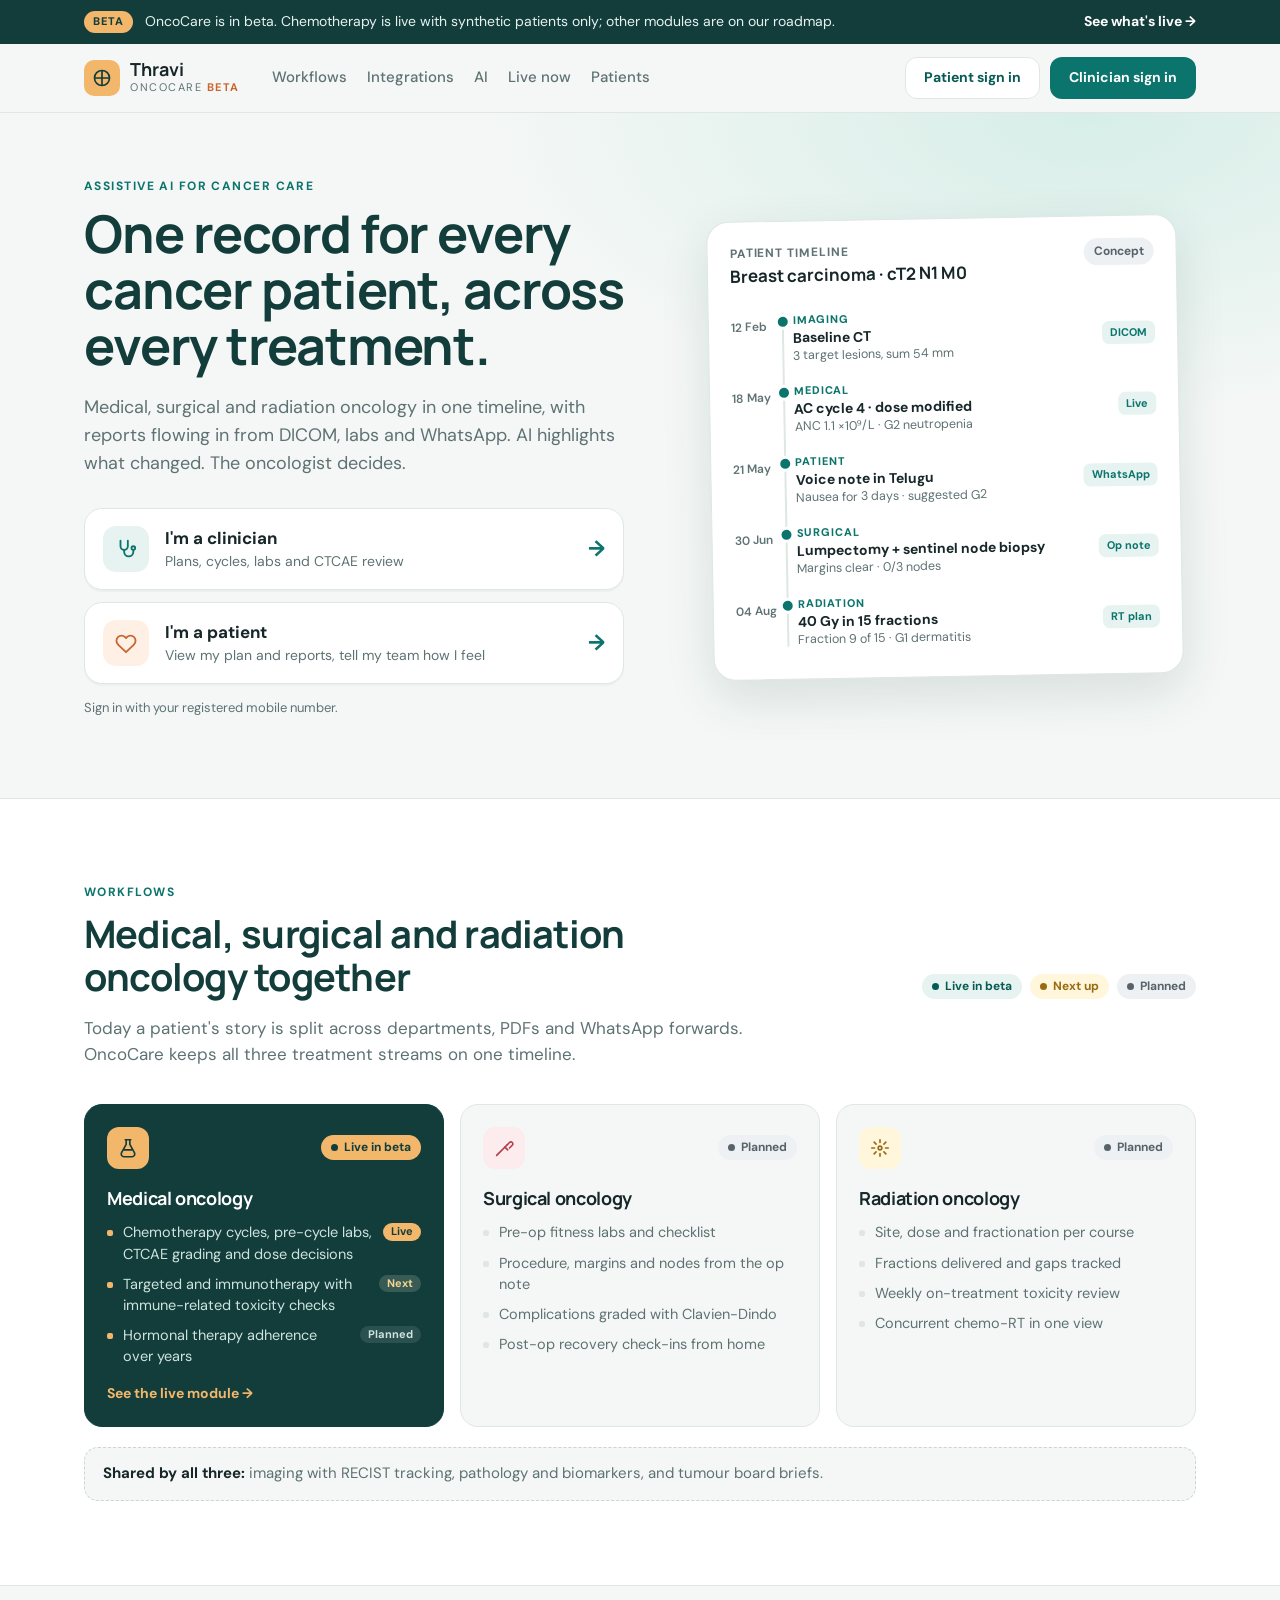
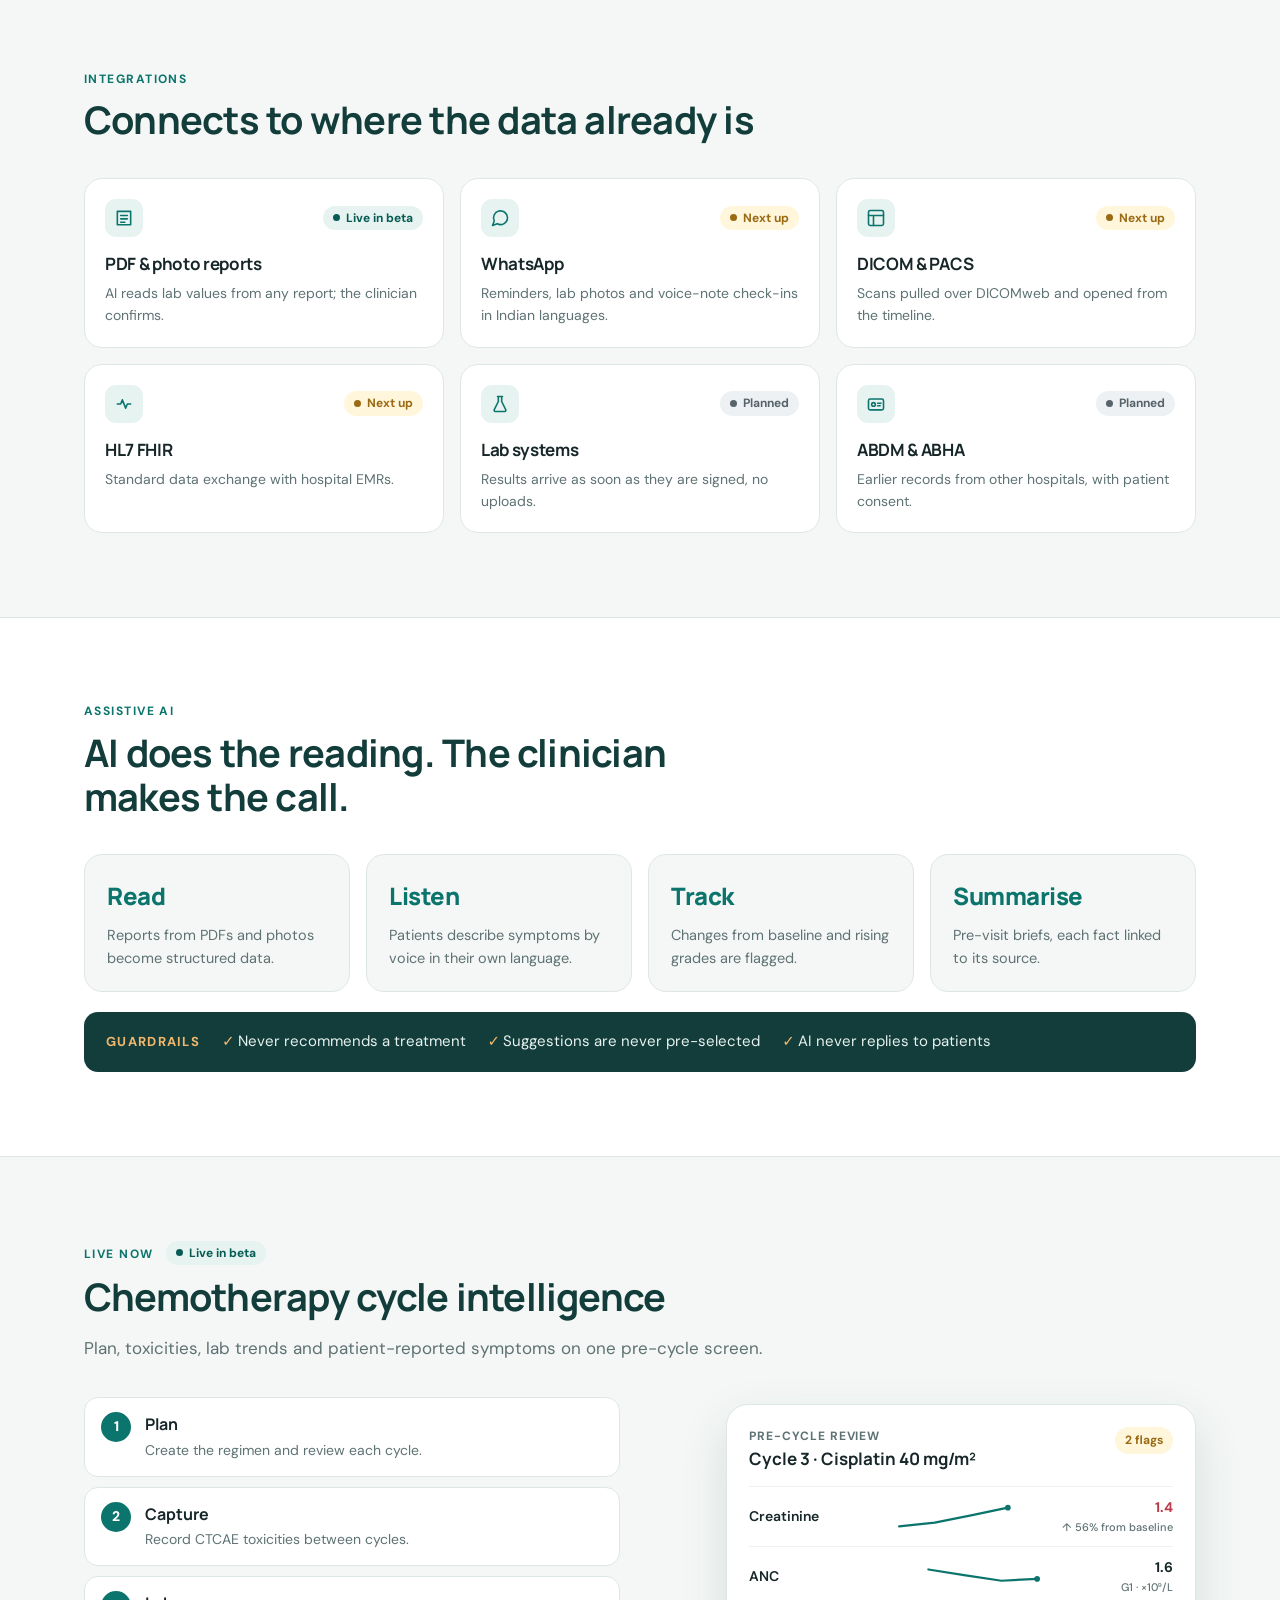
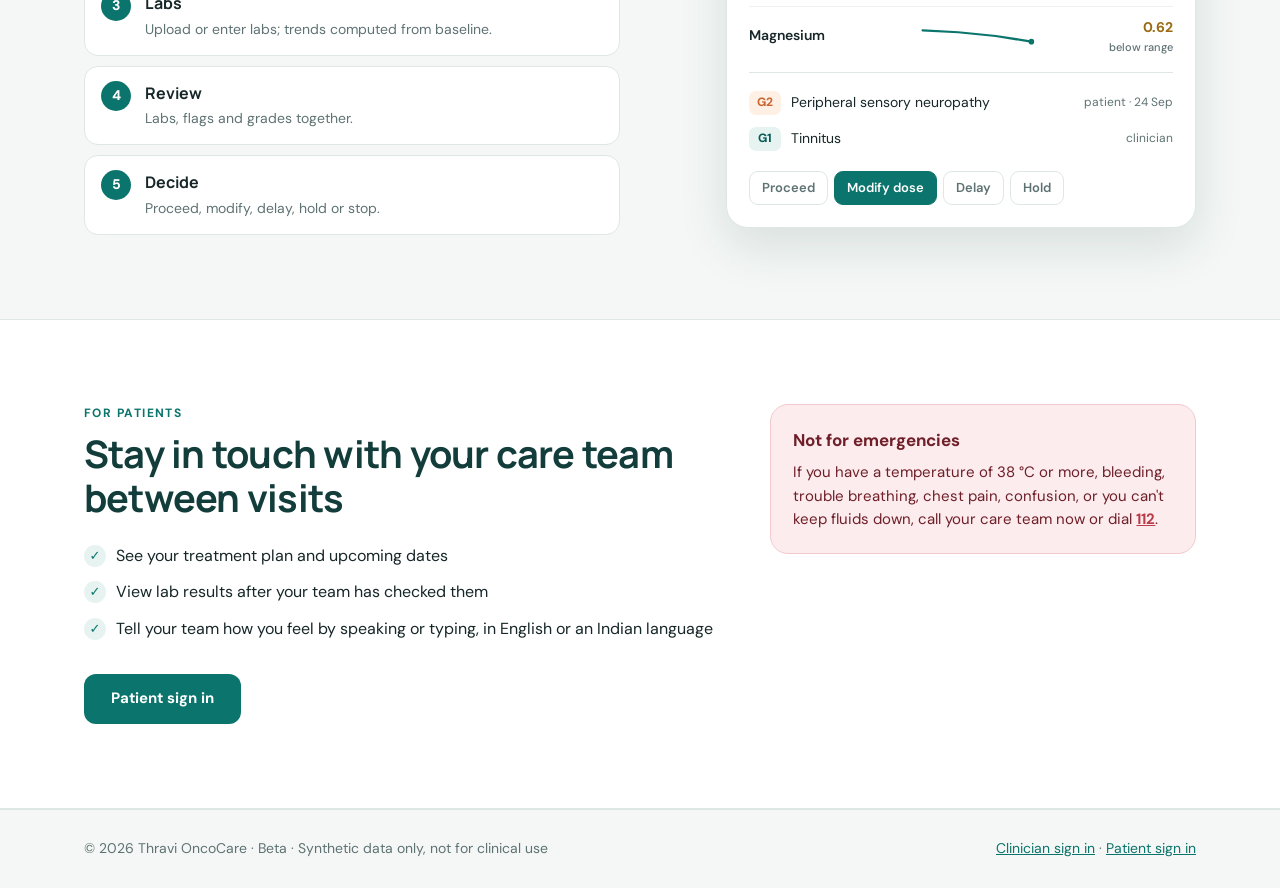
==== commit f37c1cb8: "Homepage: remove Health-a-thon badge Co-Authored-By: Claude Opus 5.5 <noreply@anthropic.com> Claude-" ====
--- a/home.html
+++ b/home.html
@@ -45,9 +45,6 @@
       <section class="hero">
         <div class="wrap hero-grid">
           <div class="hero-copy">
-            <a class="event-chip" href="https://healthathon.reskilll.com/" target="_blank" rel="noopener">
-              <span class="dot" aria-hidden="true"></span>Pitching at Health-a-thon 2026 · Cancer Care
-            </a>
             <p class="eyebrow">Assistive AI for cancer care</p>
             <h1>One record for every cancer patient, across every treatment.</h1>
             <p class="lede">Medical, surgical and radiation oncology in one timeline, with reports flowing in from DICOM, labs and WhatsApp. AI highlights what changed. The oncologist decides.</p>
--- a/home.css
+++ b/home.css
@@ -74,9 +74,6 @@
 .hero { padding: 64px 0 80px; background: radial-gradient(1000px 500px at 85% 0%, #d7eee8 0%, transparent 60%), var(--canvas); }
 .hero-grid { display: grid; grid-template-columns: 1.05fr 0.95fr; gap: 56px; align-items: center; }
 .hero-copy { min-width: 0; }
-.event-chip { display: inline-flex; align-items: center; gap: 8px; margin-bottom: 18px; padding: 6px 14px; border-radius: 999px; background: var(--paper); border: 1px solid var(--line); color: var(--teal-deep); font-size: 13px; font-weight: 700; text-decoration: none; }
-.event-chip:hover { border-color: var(--teal); }
-.event-chip .dot { width: 8px; height: 8px; border-radius: 50%; background: var(--orange); box-shadow: 0 0 0 4px var(--orange-soft); }
 .hero h1 { font-size: clamp(34px, 4.4vw, 52px); line-height: 1.08; color: var(--teal-deep); }
 .lede { margin: 20px 0 30px; max-width: 580px; color: var(--muted); font-size: 18px; }
 .role-cards { display: grid; gap: 12px; max-width: 540px; }
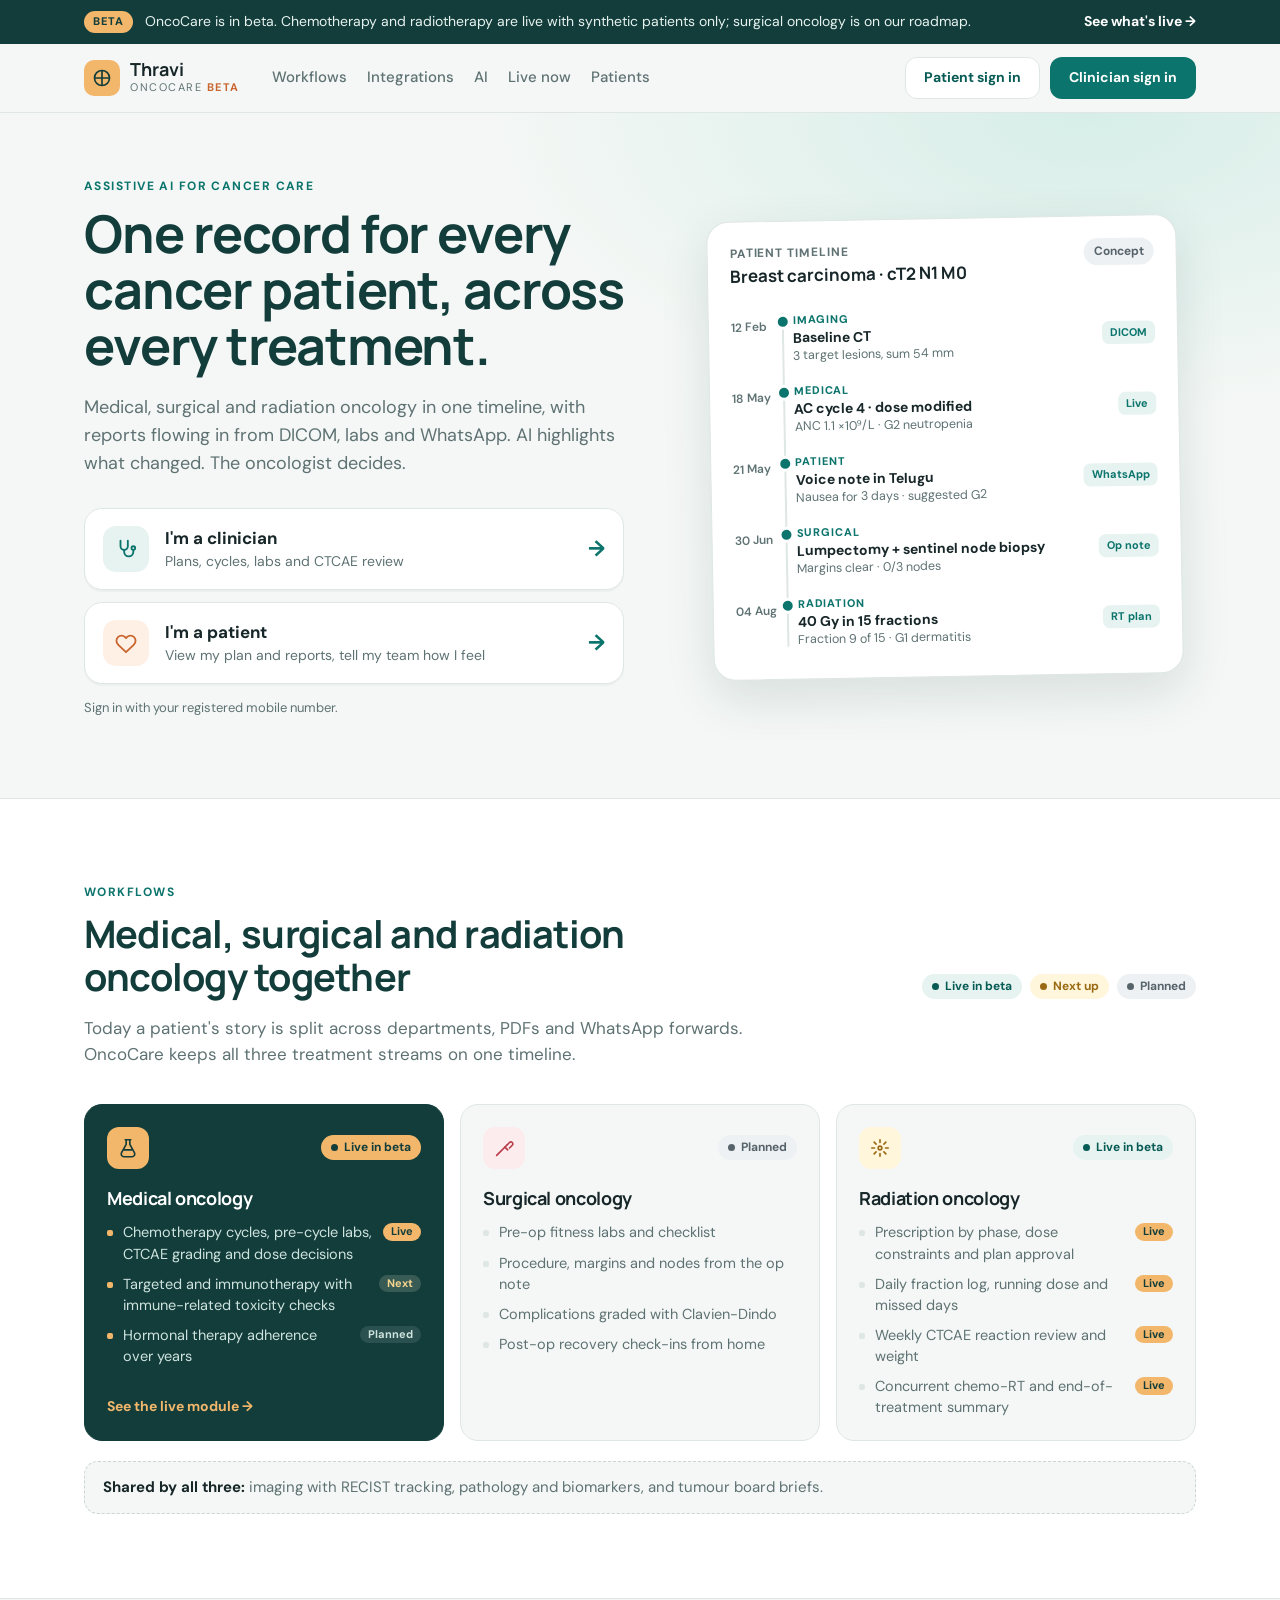
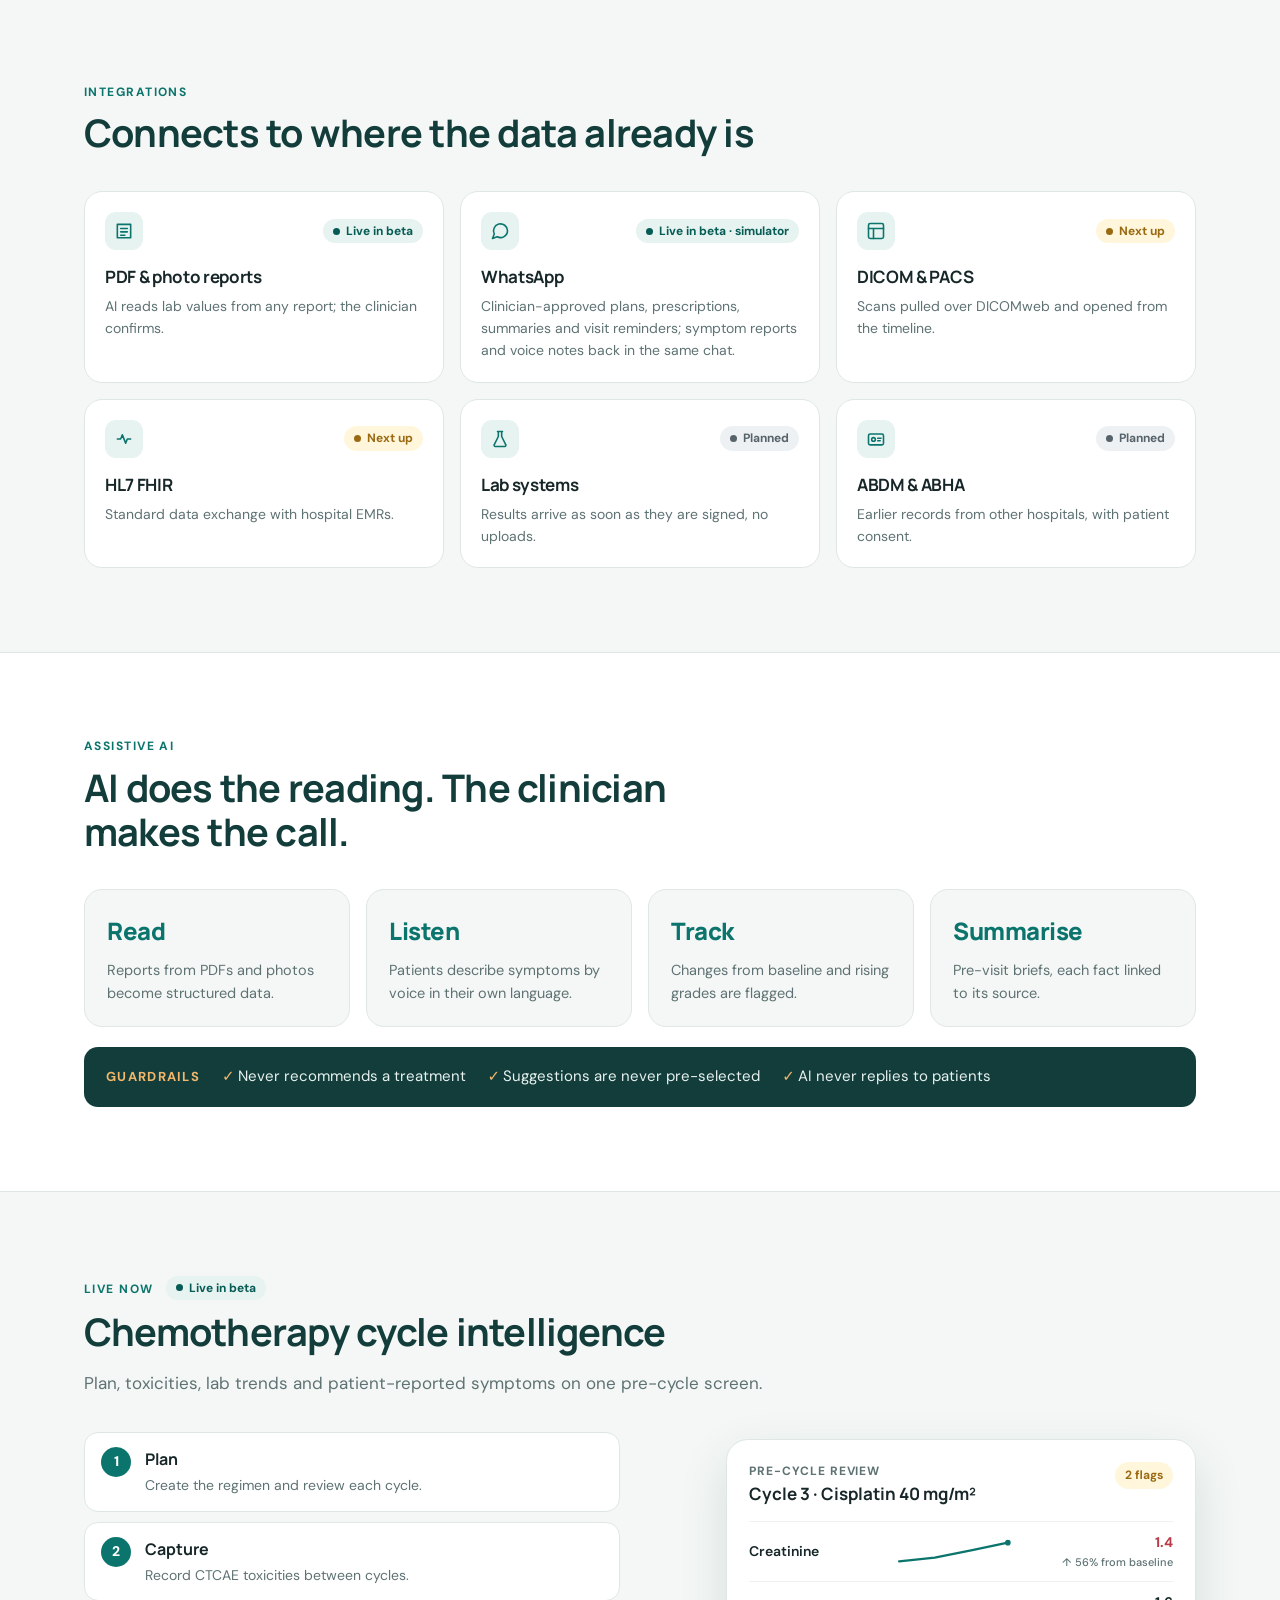
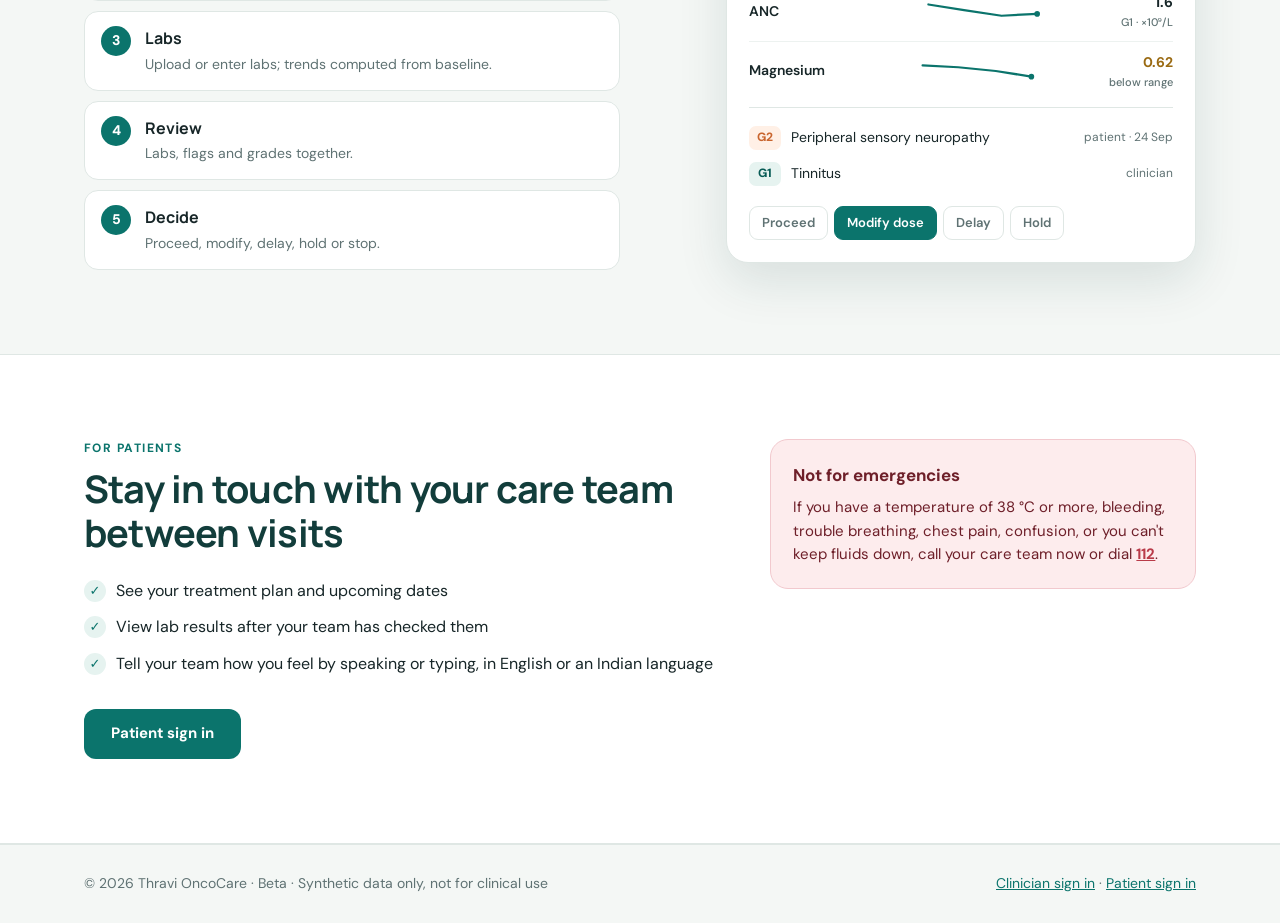
==== commit 1fa1d520: "Clinician UI for radiation oncology, running summary, discharge summaries and WhatsApp; portal radio" ====
--- a/home.html
+++ b/home.html
@@ -15,7 +15,7 @@
     <div class="beta-bar" role="note">
       <div class="wrap beta-inner">
         <span class="beta-tag">Beta</span>
-        <span class="beta-text">OncoCare is in beta. Chemotherapy is live with synthetic patients only; other modules are on our roadmap.</span>
+        <span class="beta-text">OncoCare is in beta. Chemotherapy and radiotherapy are live with synthetic patients only; surgical oncology is on our roadmap.</span>
         <a class="beta-link" href="#workflows">See what's live →</a>
       </div>
     </div>
@@ -130,14 +130,14 @@
             <article class="wf">
               <div class="wf-top">
                 <span class="wf-icon c-rt" aria-hidden="true"><svg viewBox="0 0 24 24"><circle cx="12" cy="12" r="2" /><path d="M12 3v3M12 18v3M3 12h3M18 12h3M5.6 5.6l2.1 2.1M16.3 16.3l2.1 2.1M5.6 18.4l2.1-2.1M16.3 7.7l2.1-2.1" /></svg></span>
-                <span class="status planned">Planned</span>
+                <span class="status live">Live in beta</span>
               </div>
               <h3>Radiation oncology</h3>
               <ul>
-                <li><span>Site, dose and fractionation per course</span></li>
-                <li><span>Fractions delivered and gaps tracked</span></li>
-                <li><span>Weekly on-treatment toxicity review</span></li>
-                <li><span>Concurrent chemo-RT in one view</span></li>
+                <li><span>Prescription by phase, dose constraints and plan approval</span><em class="tag live">Live</em></li>
+                <li><span>Daily fraction log, running dose and missed days</span><em class="tag live">Live</em></li>
+                <li><span>Weekly CTCAE reaction review and weight</span><em class="tag live">Live</em></li>
+                <li><span>Concurrent chemo-RT and end-of-treatment summary</span><em class="tag live">Live</em></li>
               </ul>
             </article>
           </div>
@@ -159,9 +159,9 @@
               <p>AI reads lab values from any report; the clinician confirms.</p>
             </article>
             <article class="int">
-              <div class="int-top"><span class="int-icon" aria-hidden="true"><svg viewBox="0 0 24 24"><path d="M21 11.5a8.4 8.4 0 0 1-12.4 7.4L3 21l2.1-5.4A8.4 8.4 0 1 1 21 11.5z" /></svg></span><span class="status next">Next up</span></div>
+              <div class="int-top"><span class="int-icon" aria-hidden="true"><svg viewBox="0 0 24 24"><path d="M21 11.5a8.4 8.4 0 0 1-12.4 7.4L3 21l2.1-5.4A8.4 8.4 0 1 1 21 11.5z" /></svg></span><span class="status live">Live in beta · simulator</span></div>
               <h3>WhatsApp</h3>
-              <p>Reminders, lab photos and voice-note check-ins in Indian languages.</p>
+              <p>Clinician-approved plans, prescriptions, summaries and visit reminders; symptom reports and voice notes back in the same chat.</p>
             </article>
             <article class="int">
               <div class="int-top"><span class="int-icon" aria-hidden="true"><svg viewBox="0 0 24 24"><rect x="3" y="3" width="18" height="18" rx="2" /><path d="M3 9h18M9 21V9" /></svg></span><span class="status next">Next up</span></div>
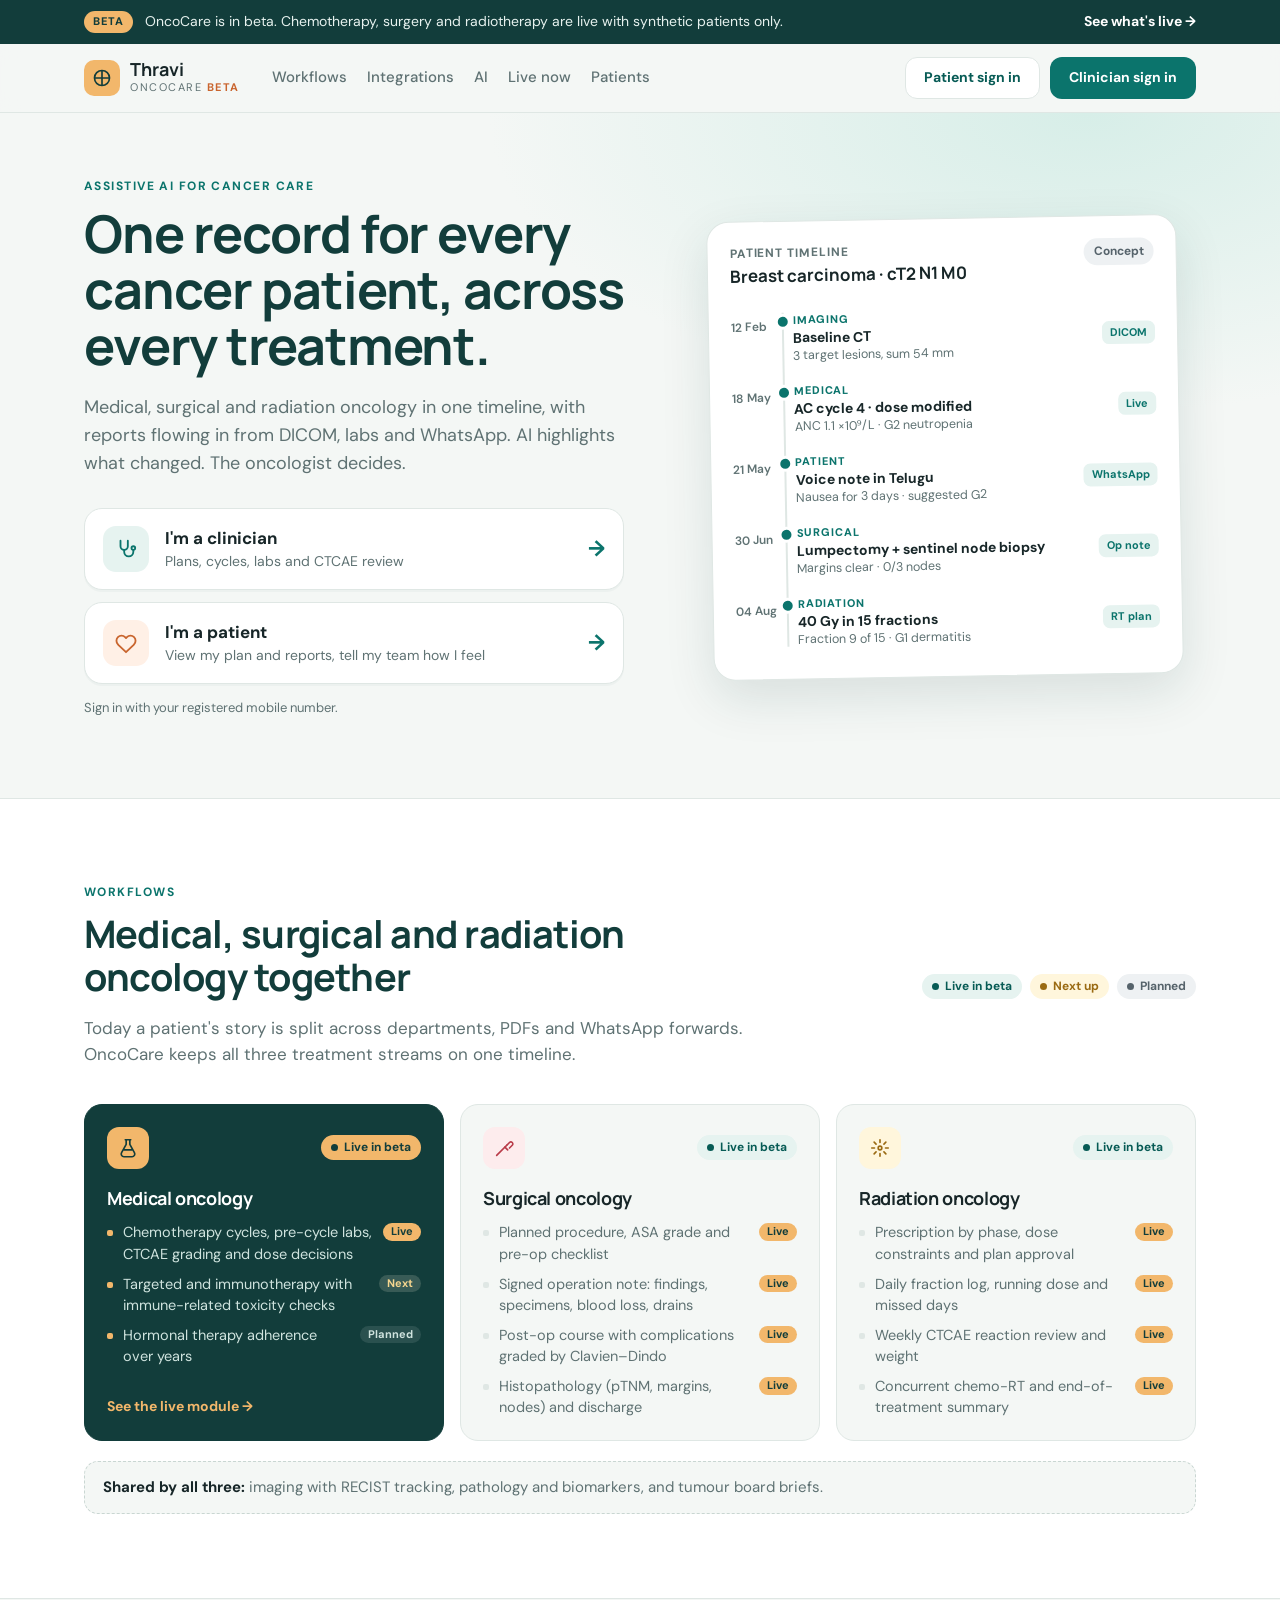
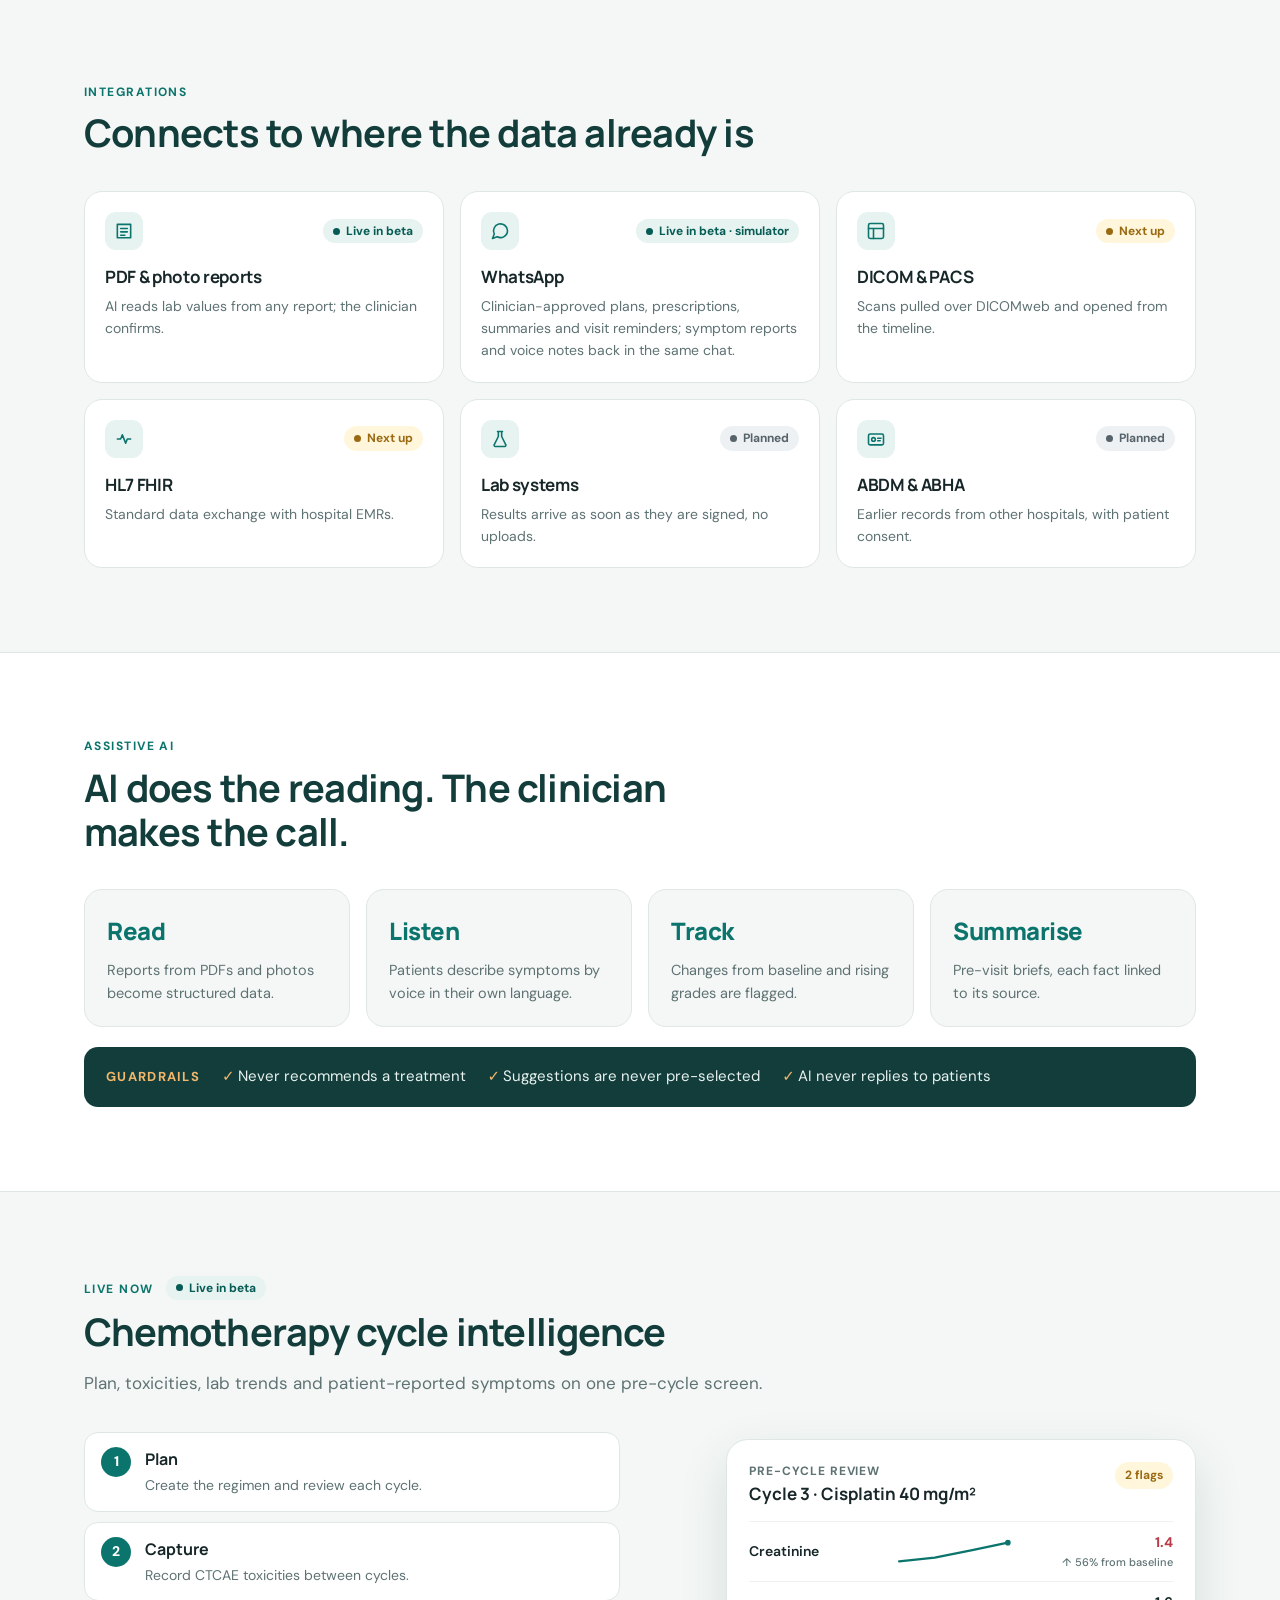
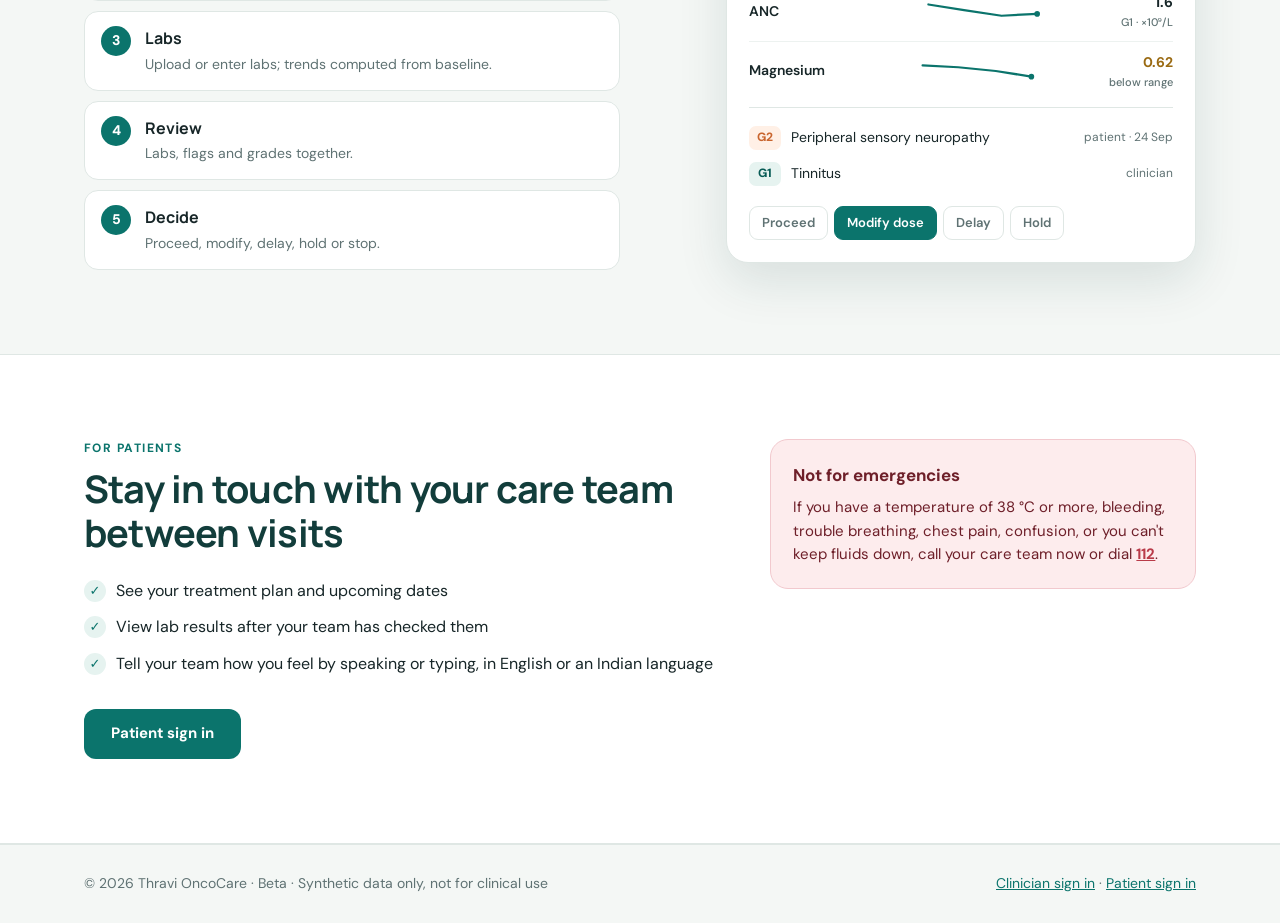
==== commit 540bffa0: "Surgical oncology UI, unified treatment plans, discharge activity list - Patient record: one "Treatm" ====
--- a/home.html
+++ b/home.html
@@ -15,7 +15,7 @@
     <div class="beta-bar" role="note">
       <div class="wrap beta-inner">
         <span class="beta-tag">Beta</span>
-        <span class="beta-text">OncoCare is in beta. Chemotherapy and radiotherapy are live with synthetic patients only; surgical oncology is on our roadmap.</span>
+        <span class="beta-text">OncoCare is in beta. Chemotherapy, surgery and radiotherapy are live with synthetic patients only.</span>
         <a class="beta-link" href="#workflows">See what's live →</a>
       </div>
     </div>
@@ -116,14 +116,14 @@
             <article class="wf">
               <div class="wf-top">
                 <span class="wf-icon c-surg" aria-hidden="true"><svg viewBox="0 0 24 24"><path d="M4 20 15 9" /><path d="M15 9l3-3a2.1 2.1 0 0 1 3 3l-3 3" /><path d="M13 11l3 3" /></svg></span>
-                <span class="status planned">Planned</span>
+                <span class="status live">Live in beta</span>
               </div>
               <h3>Surgical oncology</h3>
               <ul>
-                <li><span>Pre-op fitness labs and checklist</span></li>
-                <li><span>Procedure, margins and nodes from the op note</span></li>
-                <li><span>Complications graded with Clavien-Dindo</span></li>
-                <li><span>Post-op recovery check-ins from home</span></li>
+                <li><span>Planned procedure, ASA grade and pre-op checklist</span><em class="tag live">Live</em></li>
+                <li><span>Signed operation note: findings, specimens, blood loss, drains</span><em class="tag live">Live</em></li>
+                <li><span>Post-op course with complications graded by Clavien–Dindo</span><em class="tag live">Live</em></li>
+                <li><span>Histopathology (pTNM, margins, nodes) and discharge</span><em class="tag live">Live</em></li>
               </ul>
             </article>
 
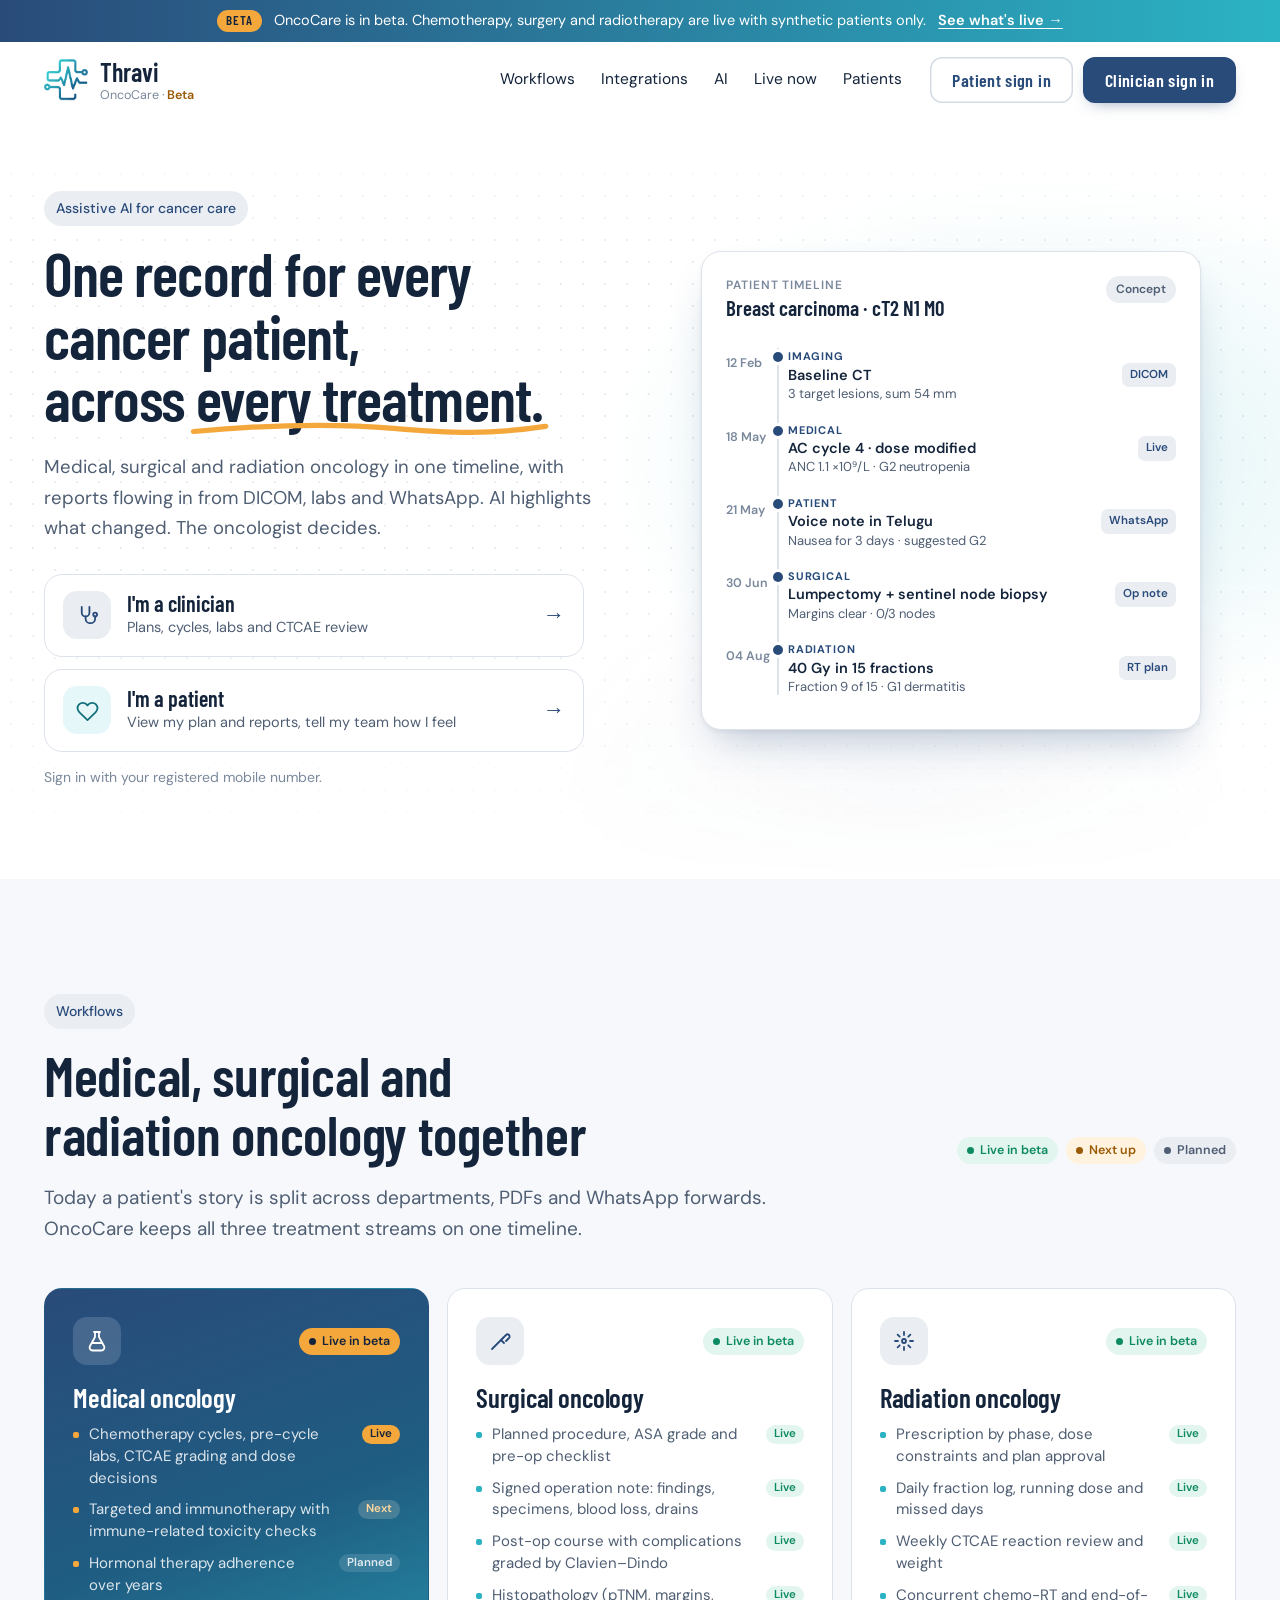
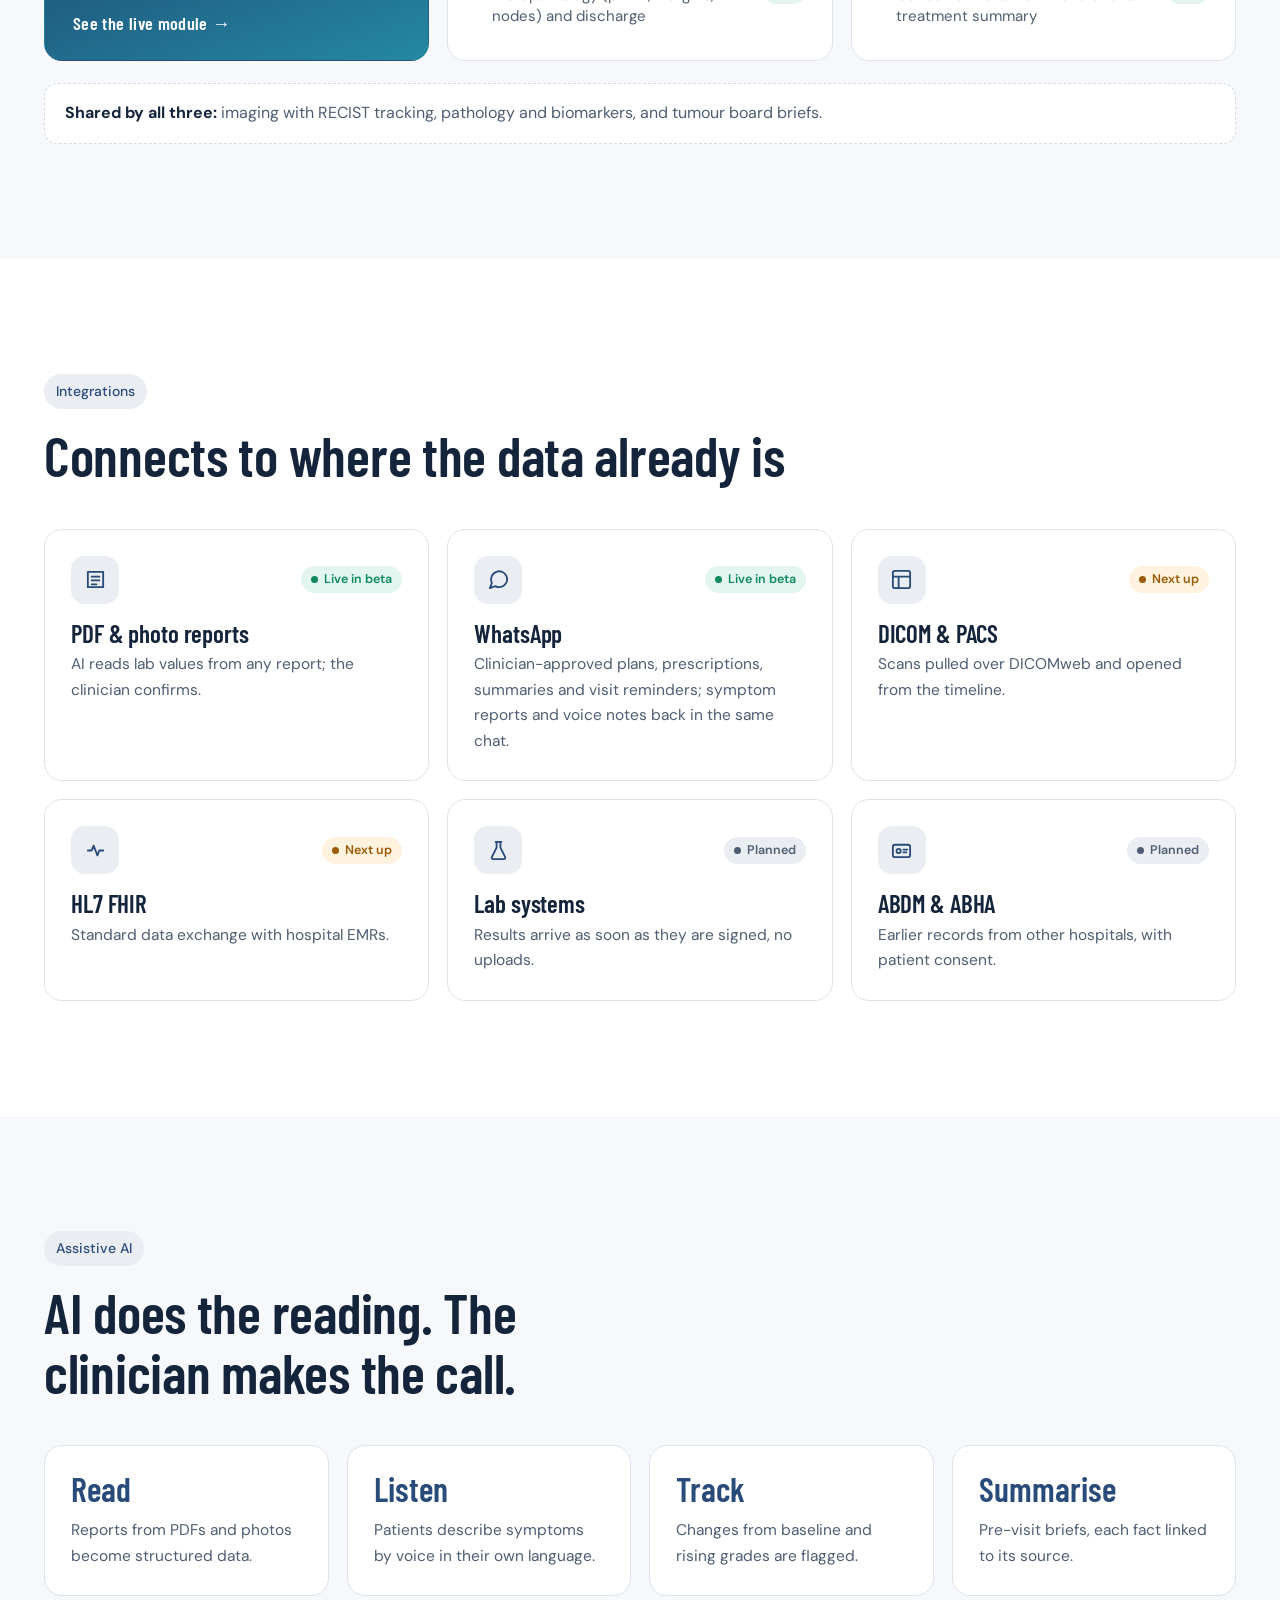
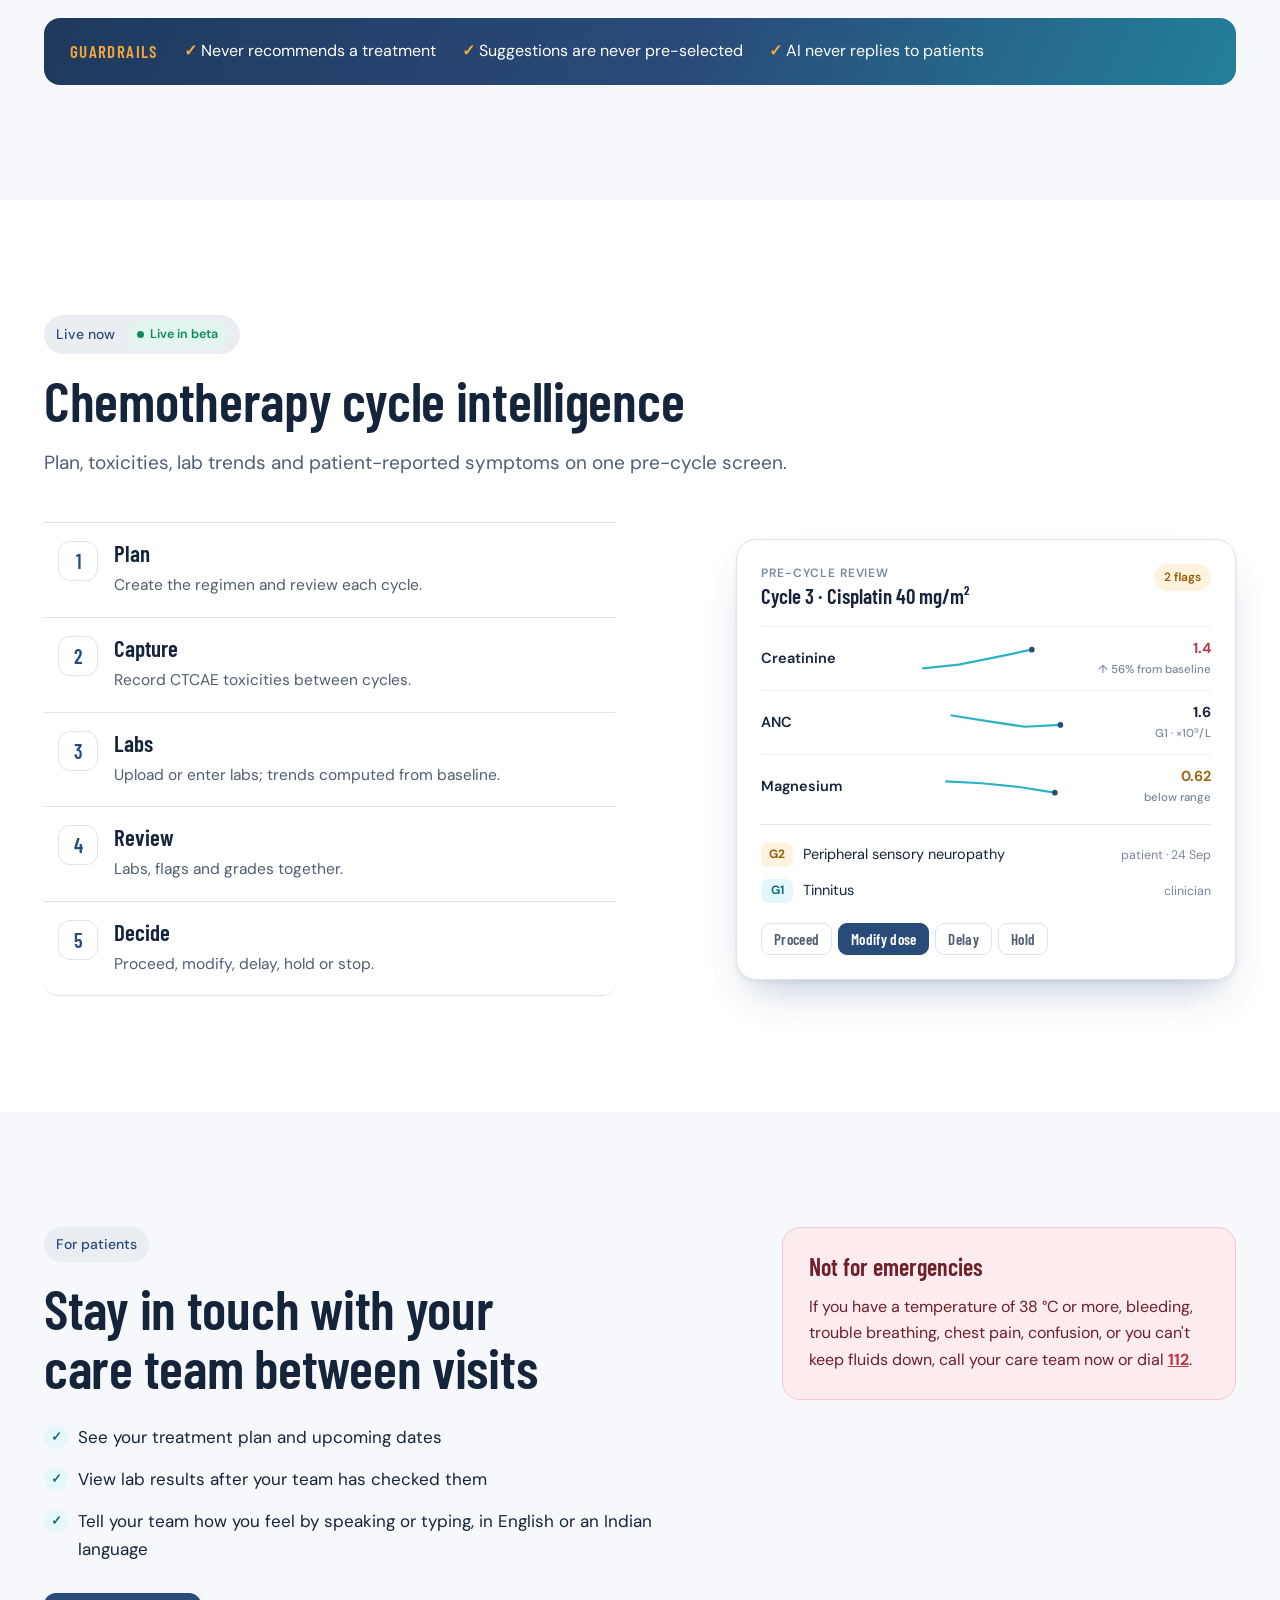
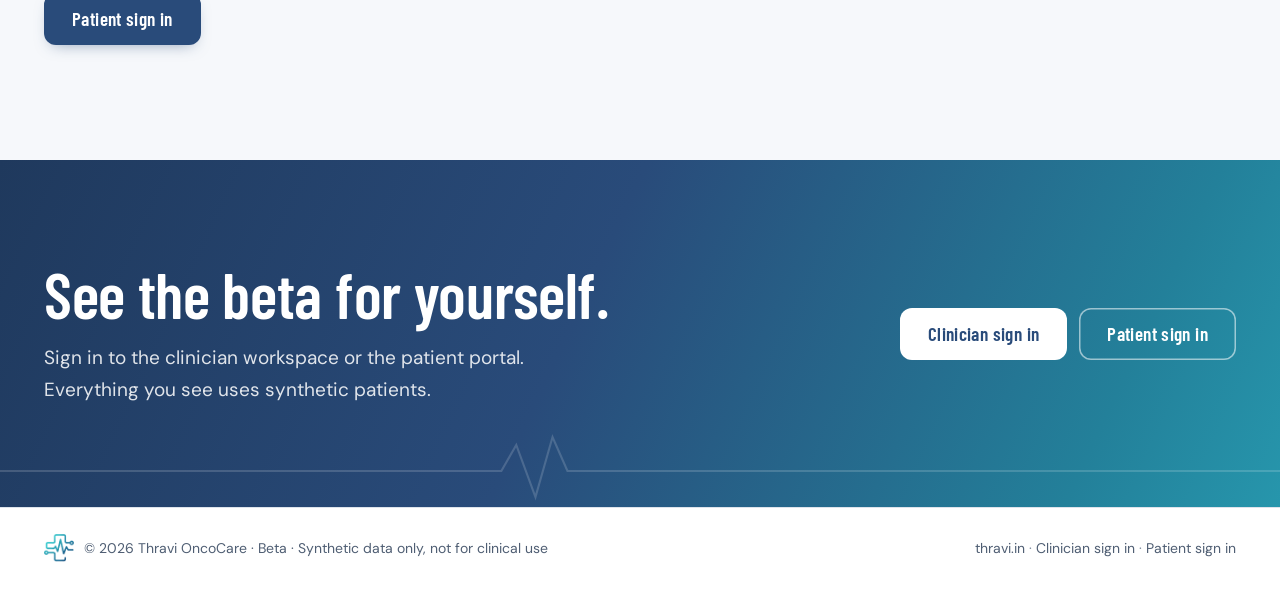
==== commit 9e108a0b: "Restyle home page, clinician app and patient portal to the thravi.in design - Home page rebuilt in t" ====
--- a/home.html
+++ b/home.html
@@ -4,11 +4,10 @@
     <meta charset="UTF-8" />
     <meta name="viewport" content="width=device-width, initial-scale=1.0" />
     <meta name="description" content="Thravi OncoCare (beta): assistive AI that brings medical, surgical and radiation oncology into one record for oncology teams and their patients." />
-    <meta name="theme-color" content="#123d3b" />
+    <meta name="theme-color" content="#294b7a" />
     <title>Thravi OncoCare · Beta</title>
-    <link rel="preconnect" href="https://fonts.googleapis.com" />
-    <link rel="preconnect" href="https://fonts.gstatic.com" crossorigin />
-    <link href="https://fonts.googleapis.com/css2?family=DM+Sans:wght@400;500;600;700&family=Manrope:wght@600;700;800&display=swap" rel="stylesheet" />
+    <link rel="stylesheet" href="/fonts/fonts.css" />
+    <link rel="icon" type="image/png" href="/favicon.png" />
     <link rel="stylesheet" href="/home.css" />
   </head>
   <body>
@@ -23,8 +22,8 @@
     <header class="nav">
       <div class="wrap nav-inner">
         <a class="brand" href="/" aria-label="Thravi OncoCare home">
-          <span class="brand-mark" aria-hidden="true"><svg viewBox="0 0 24 24"><path d="M12 3v18M3 12h18" /><circle cx="12" cy="12" r="9" /></svg></span>
-          <span><strong>Thravi</strong><small>OncoCare <em>beta</em></small></span>
+          <img class="brand-mark" src="/thravi-mark.png" alt="" width="42" height="40" />
+          <span><strong>Thravi</strong><small>OncoCare · <em>Beta</em></small></span>
         </a>
         <nav class="nav-links" aria-label="Page sections">
           <a href="#workflows">Workflows</a>
@@ -46,7 +45,7 @@
         <div class="wrap hero-grid">
           <div class="hero-copy">
             <p class="eyebrow">Assistive AI for cancer care</p>
-            <h1>One record for every cancer patient, across every treatment.</h1>
+            <h1>One record for every cancer patient, across <span class="hl-underline">every treatment.<svg viewBox="0 0 300 20" preserveAspectRatio="none" aria-hidden="true"><path d="M4 12 C 60 6, 120 4, 170 9 S 250 15, 296 7" /></svg></span></h1>
             <p class="lede">Medical, surgical and radiation oncology in one timeline, with reports flowing in from DICOM, labs and WhatsApp. AI highlights what changed. The oncologist decides.</p>
 
             <div class="role-cards" id="signin">
@@ -158,8 +157,8 @@
               <h3>PDF &amp; photo reports</h3>
               <p>AI reads lab values from any report; the clinician confirms.</p>
             </article>
-            <article class="int">
-              <div class="int-top"><span class="int-icon" aria-hidden="true"><svg viewBox="0 0 24 24"><path d="M21 11.5a8.4 8.4 0 0 1-12.4 7.4L3 21l2.1-5.4A8.4 8.4 0 1 1 21 11.5z" /></svg></span><span class="status live">Live in beta · simulator</span></div>
+            <article class="int wa">
+              <div class="int-top"><span class="int-icon" aria-hidden="true"><svg viewBox="0 0 24 24"><path d="M21 11.5a8.4 8.4 0 0 1-12.4 7.4L3 21l2.1-5.4A8.4 8.4 0 1 1 21 11.5z" /></svg></span><span class="status live">Live in beta</span></div>
               <h3>WhatsApp</h3>
               <p>Clinician-approved plans, prescriptions, summaries and visit reminders; symptom reports and voice notes back in the same chat.</p>
             </article>
@@ -279,16 +278,36 @@
           </div>
         </div>
       </section>
+
+      <!-- Closing band -->
+      <section class="cta">
+        <svg class="cta-pulse" viewBox="0 0 1200 80" preserveAspectRatio="none" aria-hidden="true"><path d="M0 50 H470 l14 -26 l18 52 l16 -60 l14 34 H1200" /></svg>
+        <div class="wrap">
+          <div>
+            <h2>See the beta for yourself.</h2>
+            <p>Sign in to the clinician workspace or the patient portal. Everything you see uses synthetic patients.</p>
+          </div>
+          <div class="cta-actions">
+            <a class="btn light lg" href="/clinician">Clinician sign in</a>
+            <a class="btn outline-light lg" href="/portal">Patient sign in</a>
+          </div>
+        </div>
+      </section>
     </main>
 
     <footer class="foot">
       <div class="wrap foot-inner">
-        <span>© 2026 Thravi OncoCare · Beta · Synthetic data only, not for clinical use</span>
-        <span><a href="/clinician">Clinician sign in</a> · <a href="/portal">Patient sign in</a></span>
+        <span class="foot-brand"><img src="/thravi-mark.png" alt="" width="30" height="28" />© 2026 Thravi OncoCare · Beta · Synthetic data only, not for clinical use</span>
+        <span><a href="https://thravi.in">thravi.in</a> · <a href="/clinician">Clinician sign in</a> · <a href="/portal">Patient sign in</a></span>
       </div>
     </footer>
 
     <script>
+      // Top bar gains a border once the page scrolls, as on thravi.in.
+      const bar = document.querySelector(".nav");
+      const onScroll = () => bar.classList.toggle("scrolled", window.scrollY > 8);
+      addEventListener("scroll", onScroll, { passive: true });
+      onScroll();
       // If someone is already signed in, say so on the role card.
       (async () => {
         const check = async (url) => { try { const r = await fetch(url, { credentials: "same-origin" }); return r.ok ? await r.json() : null; } catch { return null; } };
--- a/fonts/fonts.css
+++ b/fonts/fonts.css
@@ -0,0 +1,12 @@
+/* Self-hosted from @fontsource 5.1.0 (SIL Open Font License 1.1). Latin subset. */
+@font-face { font-family: "Barlow"; font-style: normal; font-weight: 400; font-display: swap; src: url("/fonts/barlow-latin-400-normal.woff2") format("woff2"); }
+@font-face { font-family: "Barlow"; font-style: normal; font-weight: 500; font-display: swap; src: url("/fonts/barlow-latin-500-normal.woff2") format("woff2"); }
+@font-face { font-family: "Barlow"; font-style: normal; font-weight: 600; font-display: swap; src: url("/fonts/barlow-latin-600-normal.woff2") format("woff2"); }
+@font-face { font-family: "Barlow"; font-style: normal; font-weight: 700; font-display: swap; src: url("/fonts/barlow-latin-700-normal.woff2") format("woff2"); }
+@font-face { font-family: "Barlow Condensed"; font-style: normal; font-weight: 500; font-display: swap; src: url("/fonts/barlow-condensed-latin-500-normal.woff2") format("woff2"); }
+@font-face { font-family: "Barlow Condensed"; font-style: normal; font-weight: 600; font-display: swap; src: url("/fonts/barlow-condensed-latin-600-normal.woff2") format("woff2"); }
+@font-face { font-family: "Barlow Condensed"; font-style: normal; font-weight: 700; font-display: swap; src: url("/fonts/barlow-condensed-latin-700-normal.woff2") format("woff2"); }
+@font-face { font-family: "DM Sans"; font-style: normal; font-weight: 400; font-display: swap; src: url("/fonts/dm-sans-latin-400-normal.woff2") format("woff2"); }
+@font-face { font-family: "DM Sans"; font-style: normal; font-weight: 500; font-display: swap; src: url("/fonts/dm-sans-latin-500-normal.woff2") format("woff2"); }
+@font-face { font-family: "DM Sans"; font-style: normal; font-weight: 600; font-display: swap; src: url("/fonts/dm-sans-latin-600-normal.woff2") format("woff2"); }
+@font-face { font-family: "DM Sans"; font-style: normal; font-weight: 700; font-display: swap; src: url("/fonts/dm-sans-latin-700-normal.woff2") format("woff2"); }
--- a/home.css
+++ b/home.css
@@ -1,261 +1,328 @@
+/*
+ * OncoCare home page, in the thravi.in marketing style: navy #294B7A and teal #2BB3C4 brand tokens,
+ * marigold #F4A73B only for emphasis, Barlow Condensed headings and DM Sans body text.
+ * Clinical colours (red, amber, violet) are kept for meaning in the mock cards only.
+ */
 :root {
-  --ink: #172628;
-  --muted: #5f7273;
-  --line: #dfe7e4;
-  --paper: #ffffff;
-  --canvas: #f4f7f5;
-  --teal: #0b746c;
-  --teal-dark: #075b55;
-  --teal-deep: #123d3b;
-  --teal-soft: #e6f3f0;
-  --orange: #c9652e;
-  --orange-soft: #fff0e6;
+  --navy: #294b7a;
+  --navy-600: #24426b;
+  --navy-700: #1f395d;
+  --navy-900: #14243b;
+  --navy-100: #eaedf2;
+  --navy-200: #d4dbe4;
+  --navy-400: #7690b6;
+  --teal: #2bb3c4;
+  --teal-100: #e6f7f9;
+  --teal-200: #c3e9ee;
+  --teal-600: #1a8494;
+  --teal-700: #12707c;
+  --marigold: #f4a73b;
+  --marigold-100: #fff3df;
+  --marigold-700: #9a5a06;
+  --ok: #0e8a63;
+  --ok-100: #e2f5ee;
+  --paper: #f6f8fb;
+  --line: #dde3eb;
+  --ink: #14243b;
+  --ink-2: #4f5e73;
+  --ink-3: #7a889c;
   --red: #b93b49;
   --red-soft: #fdeced;
   --amber: #9a6a12;
   --amber-soft: #fff6dc;
-  --blue: #2f5f9e;
-  --blue-soft: #e8f0fb;
   --violet: #6a4a9c;
   --violet-soft: #f1ecf9;
   --slate: #56636b;
   --slate-soft: #eef1f3;
-  --shadow: 0 18px 50px rgba(18, 61, 59, 0.12);
+  --display: "Barlow Condensed", "Arial Narrow", "Helvetica Neue", Arial, sans-serif;
+  --body: "DM Sans", "Segoe UI", "Helvetica Neue", Arial, sans-serif;
+  --ease: cubic-bezier(.2, .75, .25, 1);
+  --shadow: 0 1px 2px rgba(20, 36, 59, .06), 0 12px 32px -12px rgba(20, 36, 59, .18);
+  --shadow-lift: 0 2px 4px rgba(20, 36, 59, .06), 0 22px 44px -16px rgba(41, 75, 122, .32);
   --radius: 18px;
 }
 
 * { box-sizing: border-box; }
-html { scroll-behavior: smooth; scroll-padding-top: 84px; }
-body { margin: 0; background: var(--canvas); color: var(--ink); font-family: "DM Sans", system-ui, sans-serif; font-size: 16px; line-height: 1.55; overflow-x: hidden; }
-a { color: var(--teal); }
-h1, h2, h3 { font-family: Manrope, "DM Sans", sans-serif; letter-spacing: -0.02em; margin: 0; }
-.wrap { max-width: 1160px; margin: 0 auto; padding: 0 24px; }
-.eyebrow { margin: 0 0 10px; color: var(--teal); font-size: 12px; font-weight: 700; letter-spacing: 0.12em; text-transform: uppercase; }
-
-/* Beta bar */
-.beta-bar { background: var(--teal-deep); color: #e7f2ef; font-size: 14px; }
-.beta-inner { display: flex; align-items: center; gap: 12px; min-height: 44px; padding-top: 8px; padding-bottom: 8px; }
-.beta-tag { flex: none; padding: 2px 9px; border-radius: 999px; background: #f2b76b; color: var(--teal-deep); font-size: 11px; font-weight: 800; letter-spacing: 0.1em; text-transform: uppercase; }
-.beta-text { flex: 1; min-width: 0; }
-.beta-link { flex: none; color: #fff; font-weight: 700; text-decoration: none; white-space: nowrap; }
-.beta-link:hover { text-decoration: underline; }
-
-/* Nav */
-.nav { position: sticky; top: 0; z-index: 10; background: rgba(244, 247, 245, 0.9); backdrop-filter: blur(10px); border-bottom: 1px solid var(--line); }
-.nav-inner { display: flex; align-items: center; gap: 24px; min-height: 68px; }
-.brand { display: flex; align-items: center; gap: 10px; color: var(--ink); text-decoration: none; }
-.brand-mark { display: grid; place-items: center; width: 36px; height: 36px; border-radius: 10px; background: #f2b76b; }
-.brand-mark svg { width: 20px; height: 20px; fill: none; stroke: var(--teal-deep); stroke-width: 2; }
-.brand strong { display: block; font-family: Manrope, sans-serif; font-size: 18px; line-height: 1.1; }
-.brand small { display: block; color: var(--muted); font-size: 11px; letter-spacing: 0.14em; text-transform: uppercase; }
-.brand small em { font-style: normal; color: var(--orange); font-weight: 700; }
-.nav-links { display: flex; gap: 20px; margin-left: 8px; }
-.nav-links a { color: var(--muted); font-weight: 500; font-size: 15px; text-decoration: none; }
-.nav-links a:hover { color: var(--ink); }
-.nav-actions { display: flex; gap: 10px; margin-left: auto; }
-
-.btn { display: inline-flex; align-items: center; justify-content: center; min-height: 42px; padding: 0 18px; border-radius: 12px; font-weight: 700; font-size: 14px; text-decoration: none; border: 1px solid transparent; transition: background 0.15s, border-color 0.15s, transform 0.15s; white-space: nowrap; }
-.btn.solid { background: var(--teal); color: #fff; }
-.btn.solid:hover { background: var(--teal-dark); }
-.btn.ghost { background: var(--paper); color: var(--teal-dark); border-color: var(--line); }
-.btn.ghost:hover { border-color: var(--teal); }
-.btn.lg { min-height: 50px; padding: 0 26px; font-size: 15px; margin-top: 8px; }
-.btn:focus-visible, .role-card:focus-visible, a:focus-visible { outline: 3px solid #f2b76b; outline-offset: 2px; }
+html { scroll-behavior: smooth; scroll-padding-top: 90px; }
+body { margin: 0; background: #fff; color: var(--ink); font: 400 17px/1.65 var(--body); -webkit-font-smoothing: antialiased; overflow-x: clip; }
+a { color: var(--navy); }
+h1, h2, h3 { font-family: var(--display); font-weight: 600; line-height: 1.06; letter-spacing: -.005em; margin: 0; text-wrap: balance; color: var(--ink); }
+.wrap { max-width: 1240px; margin: 0 auto; padding: 0 24px; }
+:focus-visible { outline: 3px solid var(--teal); outline-offset: 3px; border-radius: 8px; }
+.eyebrow { display: inline-flex; align-items: center; gap: 8px; width: max-content; max-width: 100%; margin: 0 0 16px; padding: 6px 12px; border-radius: 999px; background: var(--navy-100); color: var(--navy); font-size: 14px; font-weight: 500; }
+
+/* Beta notice, the thravi.in gradient bar */
+.beta-bar { background: linear-gradient(90deg, var(--navy), var(--teal)); color: #fff; font-size: 14.5px; }
+.beta-inner { display: flex; align-items: center; justify-content: center; gap: 12px; min-height: 42px; padding-top: 8px; padding-bottom: 8px; text-align: center; }
+.beta-tag { flex: none; padding: 1px 9px; border-radius: 999px; background: var(--marigold); color: var(--navy-900); font: 600 13px/1.5 var(--display); letter-spacing: .08em; text-transform: uppercase; }
+.beta-text { min-width: 0; }
+.beta-link { flex: none; color: #fff; font-weight: 600; text-underline-offset: 3px; white-space: nowrap; }
+.beta-link:hover { text-decoration-color: var(--marigold); }
+
+/* Top bar */
+.nav { position: sticky; top: 0; z-index: 50; background: rgba(255, 255, 255, .9); backdrop-filter: saturate(1.4) blur(12px); -webkit-backdrop-filter: saturate(1.4) blur(12px); border-bottom: 1px solid transparent; transition: border-color .3s, box-shadow .3s; }
+.nav.scrolled { border-bottom-color: var(--line); box-shadow: 0 8px 24px -18px rgba(20, 36, 59, .4); }
+.nav-inner { display: flex; align-items: center; gap: 28px; min-height: 76px; }
+.brand { display: flex; align-items: center; gap: 12px; color: var(--ink); text-decoration: none; }
+.brand-mark { display: block; width: auto; height: 42px; transition: transform .4s var(--ease); }
+.brand:hover .brand-mark { transform: rotate(-6deg) scale(1.05); }
+.brand strong { display: block; font: 600 26px/1 var(--display); color: var(--ink); }
+.brand small { display: block; margin-top: 4px; color: var(--ink-3); font-size: 12.5px; line-height: 1; }
+.brand small em { font-style: normal; color: var(--marigold-700); font-weight: 600; }
+.nav-links { display: flex; gap: 26px; margin-left: auto; }
+.nav-links a { position: relative; padding: 6px 0; color: var(--ink); font-size: 15.5px; text-decoration: none; transition: color .2s; }
+.nav-links a::after { content: ""; position: absolute; left: 0; right: 0; bottom: 0; height: 2px; border-radius: 2px; background: var(--teal); transform: scaleX(0); transform-origin: left; transition: transform .3s var(--ease); }
+.nav-links a:hover { color: var(--navy); }
+.nav-links a:hover::after { transform: scaleX(1); }
+.nav-actions { display: flex; gap: 10px; }
+
+/* Buttons */
+.btn { position: relative; overflow: hidden; isolation: isolate; display: inline-flex; align-items: center; justify-content: center; gap: 10px; min-height: 46px; padding: 0 22px; border: 0; border-radius: 12px; font: 600 18px/1 var(--display); letter-spacing: .02em; text-decoration: none; white-space: nowrap; cursor: pointer; transition: transform .25s var(--ease), box-shadow .25s var(--ease), background-color .25s, color .25s; }
+.btn::after { content: ""; position: absolute; inset: 0; z-index: -1; background: linear-gradient(105deg, transparent 30%, rgba(255, 255, 255, .35) 50%, transparent 70%); transform: translateX(-120%); transition: transform .7s var(--ease); }
+.btn:hover { transform: translateY(-2px); }
+.btn:hover::after { transform: translateX(120%); }
+.btn:active { transform: translateY(0); transition-duration: .08s; }
+.btn.solid { background: var(--navy); color: #fff; box-shadow: 0 6px 16px -8px rgba(41, 75, 122, .6); }
+.btn.solid:hover { background: var(--navy-600); box-shadow: 0 14px 28px -10px rgba(41, 75, 122, .55), 0 0 0 4px rgba(43, 179, 196, .18); }
+.btn.ghost { background: #fff; color: var(--navy); box-shadow: inset 0 0 0 1.5px var(--navy-200); }
+.btn.ghost:hover { background: var(--teal-100); color: var(--teal-700); box-shadow: inset 0 0 0 1.5px var(--teal), 0 10px 22px -12px rgba(43, 179, 196, .6); }
+.btn.light { background: #fff; color: var(--navy); }
+.btn.light:hover { box-shadow: 0 14px 30px -12px rgba(0, 0, 0, .4), 0 0 0 4px rgba(244, 167, 59, .45); }
+.btn.outline-light { background: transparent; color: #fff; box-shadow: inset 0 0 0 1.5px rgba(255, 255, 255, .55); }
+.btn.outline-light:hover { background: rgba(255, 255, 255, .1); box-shadow: inset 0 0 0 1.5px #fff; }
+.btn.lg { min-height: 52px; padding: 0 28px; font-size: 19px; }
 
 /* Status chips */
-.status { display: inline-flex; align-items: center; gap: 6px; padding: 3px 10px; border-radius: 999px; font-size: 12px; font-weight: 700; white-space: nowrap; letter-spacing: 0; text-transform: none; }
+.status { display: inline-flex; align-items: center; gap: 6px; padding: 3px 10px; border-radius: 999px; font-size: 12.5px; font-weight: 600; white-space: nowrap; }
 .status::before { content: ""; width: 7px; height: 7px; border-radius: 50%; background: currentColor; }
-.status.live { background: var(--teal-soft); color: var(--teal-dark); }
-.status.next { background: var(--amber-soft); color: var(--amber); }
-.status.planned { background: var(--slate-soft); color: var(--slate); }
-.status.inline { margin-left: 8px; vertical-align: 1px; }
-
-/* Hero */
-.hero { padding: 64px 0 80px; background: radial-gradient(1000px 500px at 85% 0%, #d7eee8 0%, transparent 60%), var(--canvas); }
-.hero-grid { display: grid; grid-template-columns: 1.05fr 0.95fr; gap: 56px; align-items: center; }
+.status.live { background: var(--ok-100); color: var(--ok); }
+.status.next { background: var(--marigold-100); color: var(--marigold-700); }
+.status.planned { background: var(--navy-100); color: var(--ink-2); }
+.status.inline { margin-left: 4px; }
+
+/* Hero, with the thravi.in dot grid */
+.hero { position: relative; isolation: isolate; padding: clamp(40px, 6vw, 72px) 0 clamp(56px, 7vw, 96px); overflow: hidden; }
+.hero::before { content: ""; position: absolute; inset: 0; z-index: -1; background: radial-gradient(640px 420px at 82% 45%, rgba(43, 179, 196, .15), transparent 70%), radial-gradient(500px 360px at 70% 90%, rgba(41, 75, 122, .09), transparent 70%), radial-gradient(circle, rgba(41, 75, 122, .10) 1px, transparent 1.5px) 0 0 / 22px 22px; -webkit-mask-image: linear-gradient(to bottom, transparent, #000 18%, #000 60%, transparent); mask-image: linear-gradient(to bottom, transparent, #000 18%, #000 60%, transparent); }
+.hero-grid { display: grid; grid-template-columns: minmax(0, 1fr) minmax(0, 1fr); gap: clamp(32px, 4vw, 64px); align-items: center; }
 .hero-copy { min-width: 0; }
-.hero h1 { font-size: clamp(34px, 4.4vw, 52px); line-height: 1.08; color: var(--teal-deep); }
-.lede { margin: 20px 0 30px; max-width: 580px; color: var(--muted); font-size: 18px; }
+.hero h1 { font-size: clamp(42px, 4.8vw, 62px); line-height: 1.02; letter-spacing: -.015em; }
+.hl-underline { position: relative; display: inline-block; }
+.hl-underline svg { position: absolute; left: -2%; bottom: -.16em; width: 104%; height: .34em; overflow: visible; }
+.hl-underline path { fill: none; stroke: var(--marigold); stroke-width: 5; stroke-linecap: round; stroke-linejoin: round; stroke-dasharray: 400; animation: draw 1.2s .5s var(--ease) both; }
+@keyframes draw { from { stroke-dashoffset: 400; } to { stroke-dashoffset: 0; } }
+.lede { margin: 22px 0 30px; max-width: 54ch; color: var(--ink-2); font-size: 18.5px; }
 .role-cards { display: grid; gap: 12px; max-width: 540px; }
-.role-card { display: flex; align-items: center; gap: 16px; padding: 16px 18px; border-radius: var(--radius); background: var(--paper); border: 1px solid var(--line); color: var(--ink); text-decoration: none; box-shadow: 0 2px 0 rgba(18, 61, 59, 0.03); transition: border-color 0.15s, transform 0.15s, box-shadow 0.15s; }
-.role-card:hover { border-color: var(--teal); transform: translateY(-1px); box-shadow: var(--shadow); }
-.role-icon { flex: none; display: grid; place-items: center; width: 46px; height: 46px; border-radius: 13px; }
-.role-icon svg { width: 22px; height: 22px; fill: none; stroke-width: 2; stroke-linecap: round; stroke-linejoin: round; }
-.clinician .role-icon { background: var(--teal-soft); }
-.clinician .role-icon svg { stroke: var(--teal); }
-.patient .role-icon { background: var(--orange-soft); }
-.patient .role-icon svg { stroke: var(--orange); }
+.role-card { position: relative; display: flex; align-items: center; gap: 16px; padding: 16px 18px; overflow: hidden; border-radius: var(--radius); background: #fff; border: 1px solid var(--line); color: var(--ink); text-decoration: none; transition: border-color .35s, transform .35s var(--ease), box-shadow .35s var(--ease); }
+.role-card::before { content: ""; position: absolute; inset: 0 0 auto; height: 3px; background: linear-gradient(90deg, var(--navy), var(--teal)); transform: scaleX(0); transform-origin: left; transition: transform .45s var(--ease); }
+.role-card:hover { border-color: var(--teal-200); transform: translateY(-3px); box-shadow: var(--shadow-lift); }
+.role-card:hover::before { transform: scaleX(1); }
+.role-icon { flex: none; display: grid; place-items: center; width: 48px; height: 48px; border-radius: 14px; transition: background-color .35s, transform .35s var(--ease); }
+.role-icon svg { width: 23px; height: 23px; fill: none; stroke-width: 1.9; stroke-linecap: round; stroke-linejoin: round; transition: stroke .35s; }
+.clinician .role-icon { background: var(--navy-100); }
+.clinician .role-icon svg { stroke: var(--navy); }
+.patient .role-icon { background: var(--teal-100); }
+.patient .role-icon svg { stroke: var(--teal-700); }
+.role-card:hover .role-icon { background: var(--navy); transform: rotate(-6deg); }
+.role-card:hover .role-icon svg { stroke: #fff; }
 .role-text { flex: 1; min-width: 0; }
-.role-text strong { display: block; font-size: 17px; }
-.role-text small { display: block; color: var(--muted); font-size: 14px; }
-.arrow { color: var(--teal); font-size: 22px; font-weight: 700; }
-.fine { margin: 14px 0 0; color: var(--muted); font-size: 13px; }
+.role-text strong { display: block; font: 600 22px/1.15 var(--display); }
+.role-text small { display: block; color: var(--ink-2); font-size: 14.5px; }
+.arrow { color: var(--navy); font-size: 22px; font-weight: 600; transition: transform .25s var(--ease); }
+.role-card:hover .arrow { transform: translateX(4px); color: var(--teal-700); }
+.fine { margin: 14px 0 0; color: var(--ink-3); font-size: 14px; }
 
 /* Mock cards */
 .hero-visual { display: flex; justify-content: center; min-width: 0; }
-.mock { width: 100%; max-width: 470px; padding: 22px; border-radius: 22px; background: var(--paper); border: 1px solid var(--line); box-shadow: var(--shadow); }
-.hero .mock { transform: rotate(-1deg); }
+.mock { width: 100%; max-width: 500px; padding: 24px; border-radius: 20px; background: #fff; border: 1px solid var(--line); box-shadow: var(--shadow-lift); }
 .mock-head { display: flex; justify-content: space-between; align-items: flex-start; gap: 12px; margin-bottom: 14px; }
-.mock-label { display: block; color: var(--muted); font-size: 12px; font-weight: 700; letter-spacing: 0.08em; text-transform: uppercase; }
-.mock-head strong { font-family: Manrope, sans-serif; font-size: 17px; }
-.pill { padding: 4px 10px; border-radius: 999px; font-size: 12px; font-weight: 700; white-space: nowrap; }
-.pill.amber { background: var(--amber-soft); color: var(--amber); }
-.pill.concept { background: var(--slate-soft); color: var(--slate); }
-.mock-row { display: grid; grid-template-columns: 96px 1fr auto; align-items: center; gap: 12px; padding: 10px 0; border-top: 1px solid #edf2f0; font-size: 14px; }
+.mock-label { display: block; color: var(--ink-3); font-size: 12px; font-weight: 600; letter-spacing: .08em; text-transform: uppercase; }
+.mock-head strong { font: 600 21px/1.2 var(--display); }
+.pill { padding: 4px 10px; border-radius: 999px; font-size: 12px; font-weight: 600; white-space: nowrap; }
+.pill.amber { background: var(--marigold-100); color: var(--marigold-700); }
+.pill.concept { background: var(--navy-100); color: var(--ink-2); }
+.mock-row { display: grid; grid-template-columns: 96px 1fr auto; align-items: center; gap: 12px; padding: 10px 0; border-top: 1px solid #eef1f5; font-size: 14.5px; }
 .mock-row > span:first-child { font-weight: 600; }
 .spark { width: 100%; height: 30px; }
 .spark polyline { fill: none; stroke: var(--teal); stroke-width: 2.4; stroke-linecap: round; stroke-linejoin: round; }
-.spark circle { fill: var(--teal); }
+.spark circle { fill: var(--navy); }
 .val { text-align: right; font-weight: 700; font-variant-numeric: tabular-nums; }
-.val small { display: block; color: var(--muted); font-weight: 500; font-size: 11px; }
+.val small { display: block; color: var(--ink-3); font-weight: 500; font-size: 11.5px; }
 .val.up { color: var(--red); }
 .val.down { color: var(--amber); }
 .mock-sep { height: 1px; background: var(--line); margin: 6px 0 12px; }
-.mock-tox { display: flex; align-items: center; gap: 10px; padding: 6px 0; font-size: 14px; }
-.grade { flex: none; display: grid; place-items: center; width: 32px; height: 24px; border-radius: 7px; font-size: 12px; font-weight: 800; }
-.grade.g1 { background: var(--teal-soft); color: var(--teal-dark); }
-.grade.g2 { background: var(--orange-soft); color: var(--orange); }
-.src { margin-left: auto; color: var(--muted); font-size: 12px; white-space: nowrap; }
+.mock-tox { display: flex; align-items: center; gap: 10px; padding: 6px 0; font-size: 14.5px; }
+.grade { flex: none; display: grid; place-items: center; width: 32px; height: 24px; border-radius: 7px; font-size: 12px; font-weight: 700; }
+.grade.g1 { background: var(--teal-100); color: var(--teal-700); }
+.grade.g2 { background: var(--marigold-100); color: var(--marigold-700); }
+.src { margin-left: auto; color: var(--ink-3); font-size: 12.5px; white-space: nowrap; }
 .mock-decisions { display: flex; flex-wrap: wrap; gap: 6px; margin-top: 14px; }
-.mock-decisions span { padding: 6px 12px; border-radius: 9px; border: 1px solid var(--line); font-size: 13px; font-weight: 600; color: var(--muted); }
-.mock-decisions .active { background: var(--teal); border-color: var(--teal); color: #fff; }
+.mock-decisions span { padding: 6px 12px; border-radius: 9px; border: 1px solid var(--line); font: 600 15px/1.2 var(--display); letter-spacing: .02em; color: var(--ink-2); }
+.mock-decisions .active { background: var(--navy); border-color: var(--navy); color: #fff; }
 
 /* Timeline mock */
 .tl { list-style: none; margin: 0; padding: 0; position: relative; }
 .tl::before { content: ""; position: absolute; left: 51px; top: 10px; bottom: 10px; width: 2px; background: var(--line); }
-.tl li { --c: var(--teal); --cs: var(--teal-soft); position: relative; display: grid; grid-template-columns: 44px 1fr auto; grid-template-areas: "date kind src" "date body src"; column-gap: 18px; padding: 9px 0; }
-.tl li::before { content: ""; position: absolute; left: 47px; top: 14px; width: 10px; height: 10px; border-radius: 50%; background: var(--c); box-shadow: 0 0 0 3px var(--paper); }
-.tl-date { grid-area: date; padding-top: 6px; color: var(--muted); font-size: 12px; font-weight: 600; font-variant-numeric: tabular-nums; }
-.tl-kind { grid-area: kind; color: var(--c); font-size: 11px; font-weight: 800; letter-spacing: 0.08em; text-transform: uppercase; }
-.tl-body { grid-area: body; font-size: 14px; line-height: 1.35; min-width: 0; }
-.tl-body b { display: block; font-weight: 700; }
-.tl-body small { display: block; color: var(--muted); font-size: 12.5px; }
-.tl-src { grid-area: src; align-self: center; padding: 3px 8px; border-radius: 7px; background: var(--cs); color: var(--c); font-size: 11px; font-weight: 700; white-space: nowrap; }
-.m-rad { --c: var(--blue); --cs: var(--blue-soft); }
-.m-path { --c: var(--violet); --cs: var(--violet-soft); }
-.m-mdt { --c: var(--slate); --cs: var(--slate-soft); }
-.m-chemo { --c: var(--teal); --cs: var(--teal-soft); }
-.m-pt { --c: var(--orange); --cs: var(--orange-soft); }
+.tl li { --c: var(--navy); --cs: var(--navy-100); position: relative; display: grid; grid-template-columns: 44px 1fr auto; grid-template-areas: "date kind src" "date body src"; column-gap: 18px; padding: 9px 0; }
+.tl li::before { content: ""; position: absolute; left: 47px; top: 14px; width: 10px; height: 10px; border-radius: 50%; background: var(--c); box-shadow: 0 0 0 3px #fff; }
+.tl-date { grid-area: date; padding-top: 6px; color: var(--ink-3); font-size: 12.5px; font-weight: 600; font-variant-numeric: tabular-nums; }
+.tl-kind { grid-area: kind; color: var(--c); font-size: 11px; font-weight: 700; letter-spacing: .08em; text-transform: uppercase; }
+.tl-body { grid-area: body; font-size: 14.5px; line-height: 1.35; min-width: 0; }
+.tl-body b { display: block; font-weight: 600; }
+.tl-body small { display: block; color: var(--ink-2); font-size: 13px; }
+.tl-src { grid-area: src; align-self: center; padding: 3px 8px; border-radius: 7px; background: var(--cs); color: var(--c); font-size: 11.5px; font-weight: 600; white-space: nowrap; }
+.m-rad { --c: var(--teal-700); --cs: var(--teal-100); }
+.m-chemo { --c: var(--navy); --cs: var(--navy-100); }
+.m-pt { --c: var(--ok); --cs: var(--ok-100); }
 .m-surg { --c: var(--red); --cs: var(--red-soft); }
-.m-rt { --c: var(--amber); --cs: var(--amber-soft); }
+.m-rt { --c: var(--marigold-700); --cs: var(--marigold-100); }
 
 /* Sections */
-.section { padding: 84px 0; }
-.section.alt { background: var(--paper); border-top: 1px solid var(--line); border-bottom: 1px solid var(--line); }
-.section h2 { font-size: clamp(28px, 3.2vw, 38px); line-height: 1.15; color: var(--teal-deep); max-width: 680px; }
-.section-lede { margin: 16px 0 0; max-width: 720px; color: var(--muted); font-size: 17px; }
+.section { padding: clamp(72px, 9vw, 120px) 0; }
+.section.alt { background: var(--paper); }
+.section h2 { font-size: clamp(36px, 4.4vw, 56px); max-width: 760px; }
+.section-lede { margin: 18px 0 0; max-width: 62ch; color: var(--ink-2); font-size: 19px; }
 .section-head { display: flex; flex-wrap: wrap; align-items: flex-end; justify-content: space-between; gap: 16px; }
 .legend { display: flex; flex-wrap: wrap; gap: 8px; }
 
+/* Shared card behaviour, as on thravi.in */
+.wf, .int, .ai-card { position: relative; overflow: hidden; background: #fff; border: 1px solid var(--line); border-radius: var(--radius); transition: transform .35s var(--ease), box-shadow .35s var(--ease), border-color .35s; }
+.wf::before, .int::before, .ai-card::before { content: ""; position: absolute; inset: 0 0 auto; height: 3px; background: linear-gradient(90deg, var(--navy), var(--teal)); transform: scaleX(0); transform-origin: left; transition: transform .45s var(--ease); }
+.wf:hover, .int:hover, .ai-card:hover { transform: translateY(-6px); box-shadow: var(--shadow-lift); border-color: var(--teal-200); }
+.wf:hover::before, .int:hover::before, .ai-card:hover::before { transform: scaleX(1); }
+
 /* Workflows */
-.workflows { display: grid; grid-template-columns: repeat(3, 1fr); gap: 16px; margin-top: 36px; }
-.wf { display: flex; flex-direction: column; padding: 22px; border-radius: var(--radius); background: var(--canvas); border: 1px solid var(--line); }
-.wf.featured { background: var(--teal-deep); border-color: var(--teal-deep); color: #e7f2ef; }
+.workflows { display: grid; grid-template-columns: repeat(3, minmax(0, 1fr)); gap: 18px; margin-top: 44px; }
+.wf { display: flex; flex-direction: column; padding: 28px; }
+.wf.featured { background: linear-gradient(160deg, var(--navy) 0%, #1f5d82 60%, var(--teal) 140%); border-color: transparent; color: #fff; }
+.wf.featured::before { display: none; }
 .wf.featured h3 { color: #fff; }
-.wf.featured li { color: #cfe3de; }
-.wf.featured li::before { background: #f2b76b; }
-.wf.featured .status.live { background: #f2b76b; color: var(--teal-deep); }
+.wf.featured li { color: rgba(255, 255, 255, .84); }
+.wf.featured li::before { background: var(--marigold); }
+.wf.featured .status.live { background: var(--marigold); color: var(--navy-900); }
 .wf-top { display: flex; align-items: center; justify-content: space-between; gap: 10px; }
-.wf-icon { display: grid; place-items: center; width: 42px; height: 42px; border-radius: 12px; background: var(--cs, var(--teal-soft)); }
-.wf-icon svg { width: 22px; height: 22px; fill: none; stroke: var(--c, var(--teal)); stroke-width: 1.8; stroke-linecap: round; stroke-linejoin: round; }
-.c-chemo { --c: var(--teal-deep); --cs: #f2b76b; }
-.c-rad { --c: var(--blue); --cs: var(--blue-soft); }
-.c-path { --c: var(--violet); --cs: var(--violet-soft); }
-.c-surg { --c: var(--red); --cs: var(--red-soft); }
-.c-rt { --c: var(--amber); --cs: var(--amber-soft); }
-.c-io { --c: var(--teal); --cs: var(--teal-soft); }
-.c-horm { --c: var(--orange); --cs: var(--orange-soft); }
-.c-mdt { --c: var(--slate); --cs: var(--slate-soft); }
-.c-surv { --c: #2d8a7c; --cs: var(--teal-soft); }
-.wf h3 { margin: 16px 0 10px; font-size: 18px; }
-.wf ul { list-style: none; margin: 0; padding: 0; display: grid; gap: 9px; }
-.wf li { position: relative; display: flex; align-items: flex-start; justify-content: space-between; gap: 10px; padding-left: 16px; color: var(--muted); font-size: 14.5px; line-height: 1.45; }
-.tag { flex: none; margin-top: 1px; padding: 1px 8px; border-radius: 999px; font-size: 11px; font-weight: 700; font-style: normal; }
-.tag.live { background: #f2b76b; color: var(--teal-deep); }
-.tag.next { background: rgba(255, 246, 220, 0.16); color: #f6d68f; }
-.tag.planned { background: rgba(255, 255, 255, 0.1); color: #cfe3de; }
-.shared { margin: 20px 0 0; padding: 14px 18px; border-radius: 14px; background: var(--canvas); border: 1px dashed #c9d6d2; color: var(--muted); font-size: 15px; }
+.wf-icon { display: grid; place-items: center; width: 48px; height: 48px; border-radius: 14px; background: var(--navy-100); transition: background-color .35s, transform .35s var(--ease); }
+.wf-icon svg { width: 24px; height: 24px; fill: none; stroke: var(--navy); stroke-width: 1.8; stroke-linecap: round; stroke-linejoin: round; transition: stroke .35s; }
+.wf:hover .wf-icon { background: var(--navy); transform: rotate(-6deg); }
+.wf:hover .wf-icon svg { stroke: #fff; }
+.wf.featured .wf-icon { background: rgba(255, 255, 255, .14); }
+.wf.featured .wf-icon svg { stroke: #fff; }
+.wf.featured:hover .wf-icon { background: var(--marigold); }
+.wf.featured:hover .wf-icon svg { stroke: var(--navy-900); }
+.wf h3 { margin: 18px 0 12px; font-size: 27px; }
+.wf ul { list-style: none; margin: 0; padding: 0; display: grid; gap: 10px; }
+.wf li { position: relative; display: flex; align-items: flex-start; justify-content: space-between; gap: 10px; padding-left: 16px; color: var(--ink-2); font-size: 15px; line-height: 1.45; }
+.wf li::before { content: ""; position: absolute; left: 0; top: 8px; width: 6px; height: 6px; border-radius: 2px; background: var(--teal); }
+.tag { flex: none; margin-top: 1px; padding: 1px 8px; border-radius: 999px; font-size: 11.5px; font-weight: 600; font-style: normal; }
+.tag.live { background: var(--ok-100); color: var(--ok); }
+.tag.next { background: var(--marigold-100); color: var(--marigold-700); }
+.tag.planned { background: var(--navy-100); color: var(--ink-2); }
+.wf.featured .tag.live { background: var(--marigold); color: var(--navy-900); }
+.wf.featured .tag.next { background: rgba(255, 243, 223, .18); color: #ffd99e; }
+.wf.featured .tag.planned { background: rgba(255, 255, 255, .12); color: rgba(255, 255, 255, .84); }
+.wf-link { margin-top: auto; padding-top: 18px; color: #fff; font: 600 18px/1 var(--display); letter-spacing: .02em; text-decoration: none; }
+.wf-link:hover { text-decoration: underline; text-decoration-color: var(--marigold); text-underline-offset: 4px; }
+.shared { margin: 22px 0 0; padding: 16px 20px; border-radius: 14px; background: #fff; border: 1px dashed var(--navy-200); color: var(--ink-2); font-size: 16px; }
 .shared strong { color: var(--ink); }
-.wf li::before { content: ""; position: absolute; left: 0; top: 8px; width: 6px; height: 6px; border-radius: 2px; background: var(--line); }
-.wf-link { margin-top: auto; padding-top: 16px; color: #f2b76b; font-weight: 700; font-size: 14px; text-decoration: none; }
-.wf-link:hover { text-decoration: underline; }
 
 /* Integrations */
-.integrations { display: grid; grid-template-columns: repeat(3, 1fr); gap: 16px; margin-top: 36px; }
-.int { padding: 20px; border-radius: var(--radius); background: var(--paper); border: 1px solid var(--line); }
+.integrations { display: grid; grid-template-columns: repeat(3, minmax(0, 1fr)); gap: 18px; margin-top: 44px; }
+.int { padding: 26px; }
 .int-top { display: flex; align-items: center; justify-content: space-between; gap: 8px; }
-.int-icon { display: grid; place-items: center; width: 38px; height: 38px; border-radius: 11px; background: var(--teal-soft); }
-.int-icon svg { width: 20px; height: 20px; fill: none; stroke: var(--teal); stroke-width: 1.9; stroke-linecap: round; stroke-linejoin: round; }
-.int h3 { margin: 14px 0 6px; font-size: 17px; }
-.int p { margin: 0; color: var(--muted); font-size: 14px; }
+.int-icon { display: grid; place-items: center; width: 48px; height: 48px; border-radius: 14px; background: var(--navy-100); transition: background-color .35s, transform .35s var(--ease); }
+.int-icon svg { width: 23px; height: 23px; fill: none; stroke: var(--navy); stroke-width: 1.9; stroke-linecap: round; stroke-linejoin: round; transition: stroke .35s; }
+.int:hover .int-icon { background: var(--navy); transform: rotate(-6deg); }
+.int:hover .int-icon svg { stroke: #fff; }
+.int.wa:hover .int-icon { background: #25d366; }
+.int h3 { margin: 16px 0 6px; font-size: 25px; }
+.int p { margin: 0; color: var(--ink-2); font-size: 15.5px; }
 
 /* AI */
-.ai-grid { display: grid; grid-template-columns: repeat(4, 1fr); gap: 16px; margin-top: 36px; }
-.ai-card { padding: 22px; border-radius: var(--radius); background: var(--canvas); border: 1px solid var(--line); }
-.ai-verb { display: block; font-family: Manrope, sans-serif; font-size: 24px; font-weight: 800; color: var(--teal); letter-spacing: -0.02em; }
-.ai-card p { margin: 10px 0 0; color: var(--muted); font-size: 14.5px; }
-.guardrails { display: flex; flex-wrap: wrap; align-items: center; gap: 10px 22px; margin-top: 20px; padding: 18px 22px; border-radius: 14px; background: var(--teal-deep); color: #e7f2ef; }
-.guardrails strong { color: #f2b76b; font-size: 13px; letter-spacing: 0.1em; text-transform: uppercase; }
-.guardrails ul { display: flex; flex-wrap: wrap; gap: 8px 22px; margin: 0; padding: 0; list-style: none; font-size: 15px; }
-.guardrails li::before { content: "✓ "; color: #f2b76b; font-weight: 800; }
+.ai-grid { display: grid; grid-template-columns: repeat(4, minmax(0, 1fr)); gap: 18px; margin-top: 44px; }
+.ai-card { padding: 26px; }
+.ai-verb { display: block; font: 600 34px/1 var(--display); color: var(--navy); }
+.ai-card p { margin: 12px 0 0; color: var(--ink-2); font-size: 15.5px; }
+.guardrails { display: flex; flex-wrap: wrap; align-items: center; gap: 10px 26px; margin-top: 22px; padding: 20px 26px; border-radius: 16px; background: linear-gradient(115deg, var(--navy-700) 0%, var(--navy) 55%, #23809a 100%); color: #fff; }
+.guardrails strong { color: var(--marigold); font: 600 17px/1 var(--display); letter-spacing: .08em; text-transform: uppercase; }
+.guardrails ul { display: flex; flex-wrap: wrap; gap: 8px 26px; margin: 0; padding: 0; list-style: none; font-size: 16px; }
+.guardrails li::before { content: "✓ "; color: var(--marigold); font-weight: 700; }
 
 /* Chemo */
-.chemo-split { display: grid; grid-template-columns: 1fr 1fr; gap: 40px; align-items: center; margin-top: 36px; }
+.chemo-split { display: grid; grid-template-columns: minmax(0, 1fr) minmax(0, 1fr); gap: 48px; align-items: center; margin-top: 44px; }
 .chemo-split .mock { justify-self: end; }
-.steps { list-style: none; padding: 0; margin: 0; display: grid; gap: 10px; }
-.steps li { display: flex; gap: 14px; align-items: flex-start; padding: 14px 16px; border-radius: 14px; background: var(--paper); border: 1px solid var(--line); }
-.steps .n { flex: none; display: grid; place-items: center; width: 30px; height: 30px; border-radius: 50%; background: var(--teal); color: #fff; font-weight: 800; font-size: 14px; }
-.steps strong { font-family: Manrope, sans-serif; font-size: 16px; }
-.steps p { margin: 2px 0 0; color: var(--muted); font-size: 14px; }
+.steps { list-style: none; padding: 0; margin: 0; display: grid; gap: 0; }
+.steps li { position: relative; display: flex; gap: 16px; align-items: flex-start; padding: 18px 14px; border-top: 1px solid var(--line); border-radius: 0 0 14px 14px; transition: background-color .3s; }
+.steps li:last-child { border-bottom: 1px solid var(--line); }
+.steps li::before { content: ""; position: absolute; left: 0; right: 0; top: -1px; height: 2px; background: var(--teal); transform: scaleX(0); transform-origin: left; transition: transform .4s var(--ease); }
+.steps li:hover { background: var(--paper); }
+.steps li:hover::before { transform: scaleX(1); }
+.steps .n { flex: none; display: grid; place-items: center; width: 40px; height: 40px; border-radius: 12px; background: #fff; border: 1px solid var(--line); color: var(--navy); font: 600 20px/1 var(--display); transition: background-color .3s, color .3s, border-color .3s; }
+.steps li:hover .n { background: var(--navy); border-color: var(--navy); color: #fff; }
+.steps strong { font: 600 23px/1.1 var(--display); }
+.steps p { margin: 3px 0 0; color: var(--ink-2); font-size: 15.5px; }
 
 /* Patients */
-.split { display: grid; grid-template-columns: 1.2fr 0.8fr; gap: 48px; align-items: start; }
-.checks { list-style: none; padding: 0; margin: 24px 0 24px; display: grid; gap: 12px; }
-.checks li { position: relative; padding-left: 32px; font-size: 16px; }
-.checks li::before { content: "✓"; position: absolute; left: 0; top: 1px; display: grid; place-items: center; width: 22px; height: 22px; border-radius: 50%; background: var(--teal-soft); color: var(--teal); font-size: 13px; font-weight: 800; }
-.checks li.soon { color: var(--muted); }
-.checks li.soon::before { content: "→"; background: var(--amber-soft); color: var(--amber); }
-.emergency { padding: 22px; border-radius: var(--radius); background: var(--red-soft); border: 1px solid #f2c9ce; color: #6e1f29; }
-.emergency strong { font-size: 17px; }
-.emergency p { margin: 8px 0 0; font-size: 15px; }
+.split { display: grid; grid-template-columns: minmax(0, 1.2fr) minmax(0, .8fr); gap: 56px; align-items: start; }
+.checks { list-style: none; padding: 0; margin: 26px 0 30px; display: grid; gap: 14px; }
+.checks li { position: relative; padding-left: 34px; font-size: 17px; }
+.checks li::before { content: "✓"; position: absolute; left: 0; top: 2px; display: grid; place-items: center; width: 24px; height: 24px; border-radius: 50%; background: var(--teal-100); color: var(--teal-700); font-size: 13px; font-weight: 700; }
+.emergency { padding: 26px; border-radius: var(--radius); background: var(--red-soft); border: 1px solid #f2c9ce; color: #6e1f29; }
+.emergency strong { font: 600 24px/1.1 var(--display); }
+.emergency p { margin: 10px 0 0; font-size: 16px; }
 .emergency a { color: var(--red); font-weight: 700; }
 
-.foot { padding: 28px 0; border-top: 1px solid var(--line); color: var(--muted); font-size: 14px; }
-.foot-inner { display: flex; flex-wrap: wrap; justify-content: space-between; gap: 10px; }
+/* Closing band */
+.cta { position: relative; overflow: hidden; color: #fff; background: linear-gradient(115deg, var(--navy-700) 0%, var(--navy) 45%, #23809a 85%, var(--teal) 120%); }
+.cta .wrap { display: grid; grid-template-columns: minmax(0, 1.25fr) minmax(0, 1fr); gap: 28px 56px; align-items: center; padding-top: clamp(64px, 8vw, 104px); padding-bottom: clamp(64px, 8vw, 104px); }
+.cta h2 { color: #fff; font-size: clamp(40px, 5vw, 64px); line-height: 1; }
+.cta p { margin: 16px 0 0; color: rgba(255, 255, 255, .86); font-size: 19px; max-width: 44ch; }
+.cta-actions { display: flex; flex-wrap: wrap; gap: 12px; justify-content: flex-end; }
+.cta-pulse { position: absolute; left: 0; bottom: 6px; width: 100%; height: 80px; pointer-events: none; }
+.cta-pulse path { fill: none; stroke: rgba(255, 255, 255, .16); stroke-width: 2; }
+
+.foot { padding: 26px 0 30px; border-top: 1px solid var(--line); color: var(--ink-3); font-size: 14px; }
+.foot-inner { display: flex; flex-wrap: wrap; align-items: center; justify-content: space-between; gap: 12px; }
+.foot a { color: var(--ink-2); text-decoration: none; }
+.foot a:hover { color: var(--teal-700); }
+.foot-brand { display: flex; align-items: center; gap: 10px; color: var(--ink-2); }
+.foot-brand img { height: 28px; width: auto; }
 
 @media (max-width: 1100px) {
-  .nav-links { gap: 14px; }
-  .nav-links a { font-size: 14px; }
+  .nav-links { gap: 18px; }
+  .nav-links a { font-size: 14.5px; }
 }
 @media (max-width: 1000px) {
   .nav-links { display: none; }
-  .integrations, .ai-grid { grid-template-columns: repeat(2, 1fr); }
+  .nav-actions { margin-left: auto; }
+  .integrations, .ai-grid { grid-template-columns: repeat(2, minmax(0, 1fr)); }
   .workflows { grid-template-columns: 1fr; }
-  .hero-grid, .split, .chemo-split { grid-template-columns: 1fr; }
+  .hero-grid, .split, .chemo-split, .cta .wrap { grid-template-columns: 1fr; }
   .chemo-split .mock { justify-self: start; }
-  .hero-visual { order: 2; }
-  .hero .mock { transform: none; }
+  .cta-actions { justify-content: flex-start; }
 }
 @media (max-width: 720px) {
   .wrap { padding: 0 16px; }
-  .beta-bar { font-size: 13px; }
+  .beta-bar { font-size: 13.5px; }
   .beta-inner { flex-wrap: wrap; gap: 6px 10px; }
-  .beta-text { flex-basis: calc(100% - 70px); }
-  .nav-inner { gap: 10px; }
-  .brand small { display: none; }
-  .nav-actions .btn { min-height: 38px; padding: 0 12px; font-size: 13px; }
-  .hero { padding: 36px 0 56px; }
-  .lede { font-size: 16px; }
-  .section { padding: 56px 0; }
+  .nav-inner { gap: 10px; min-height: 66px; }
+  .brand-mark { height: 36px; }
+  .brand strong { font-size: 23px; }
+  .nav-actions .btn { min-height: 40px; padding: 0 14px; font-size: 16px; border-radius: 10px; }
+  .nav-actions .btn.ghost { display: none; }
+  .lede { font-size: 17px; }
   .integrations, .ai-grid { grid-template-columns: 1fr; }
-  .mock { padding: 16px; }
+  .mock { padding: 18px; }
   .mock-row { grid-template-columns: 82px 1fr auto; }
   .tl li { grid-template-columns: 40px 1fr; grid-template-areas: "date kind" "date body" "date src"; column-gap: 16px; }
   .tl::before { left: 47px; }
   .tl li::before { left: 43px; }
   .tl-src { justify-self: start; margin-top: 4px; }
   .mock-tox { flex-wrap: wrap; }
+  .steps li { padding-left: 0; padding-right: 0; }
 }
 @media (max-width: 420px) {
-  .brand > span:last-child { display: none; }
-}
+  .brand small { display: none; }
+}
+@media (prefers-reduced-motion: reduce) {
+  *, *::before, *::after { animation: none !important; transition: none !important; }
+  html { scroll-behavior: auto; }
+}
